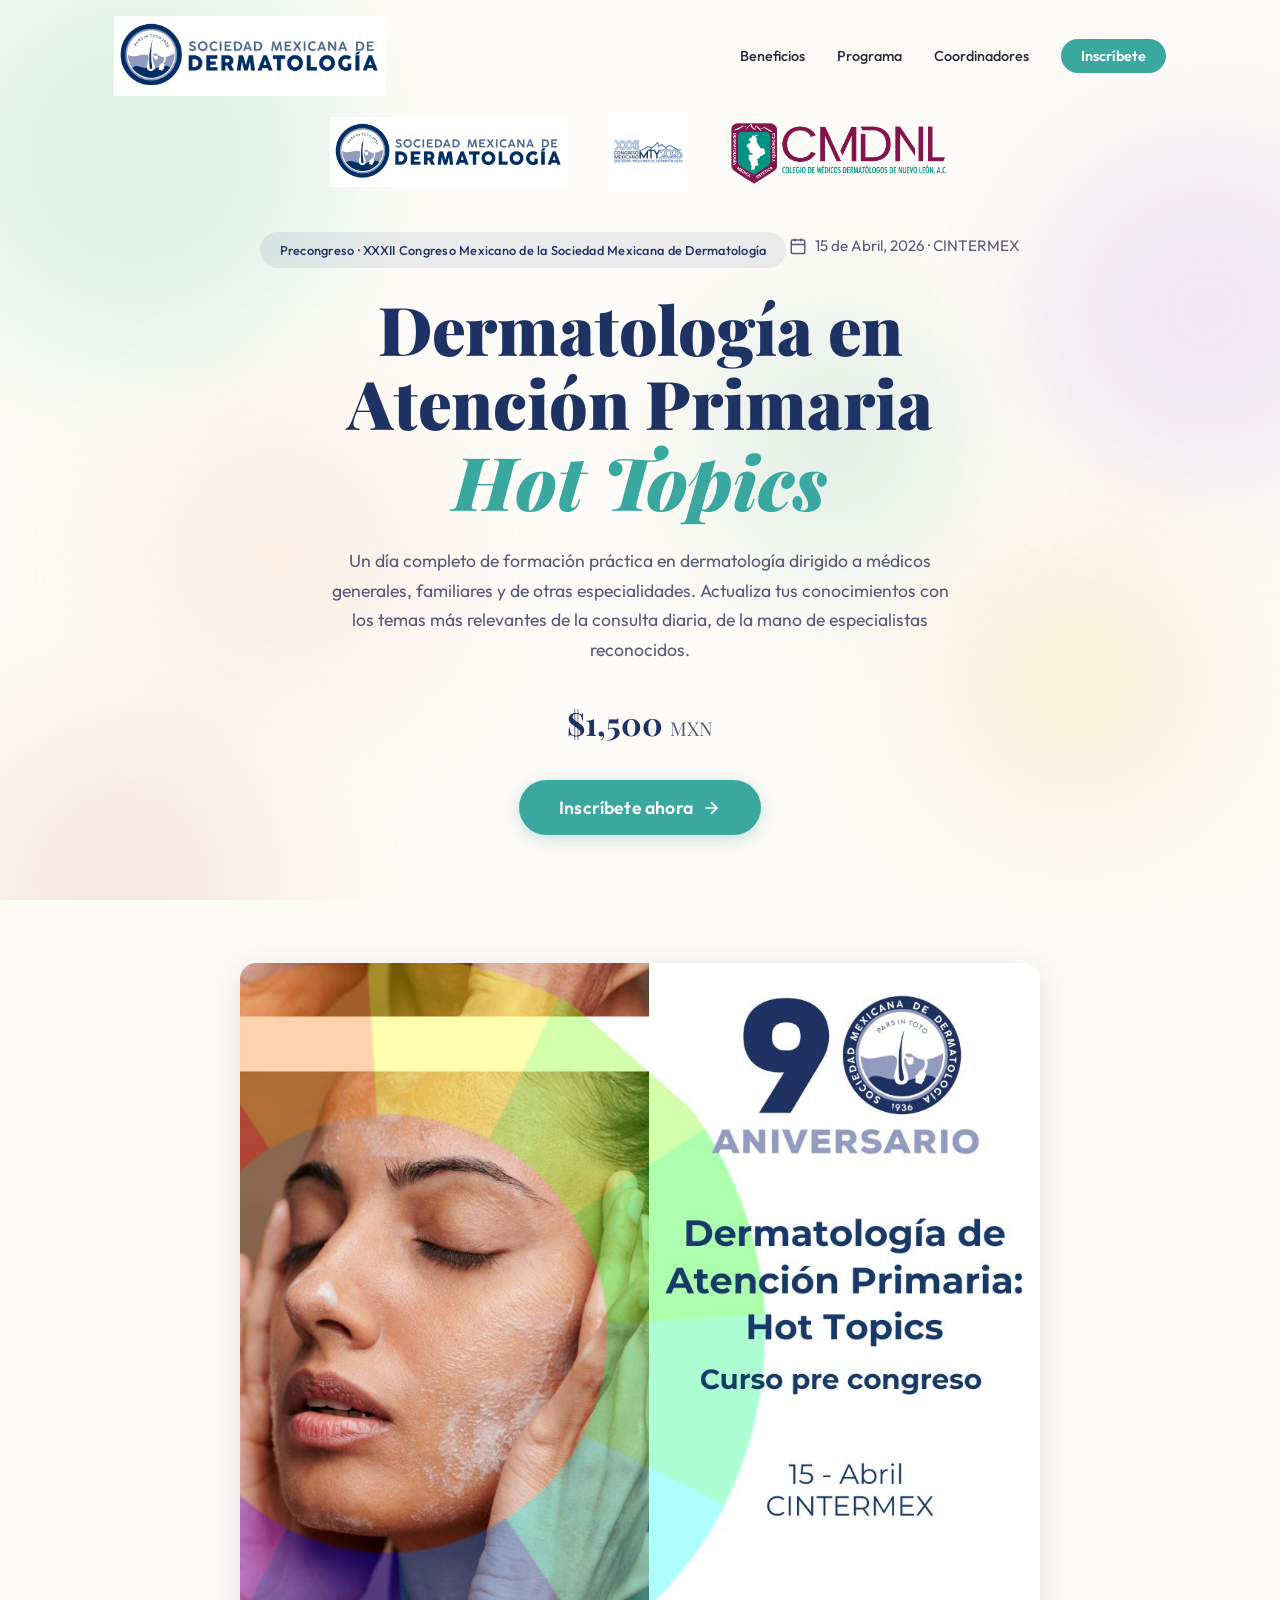
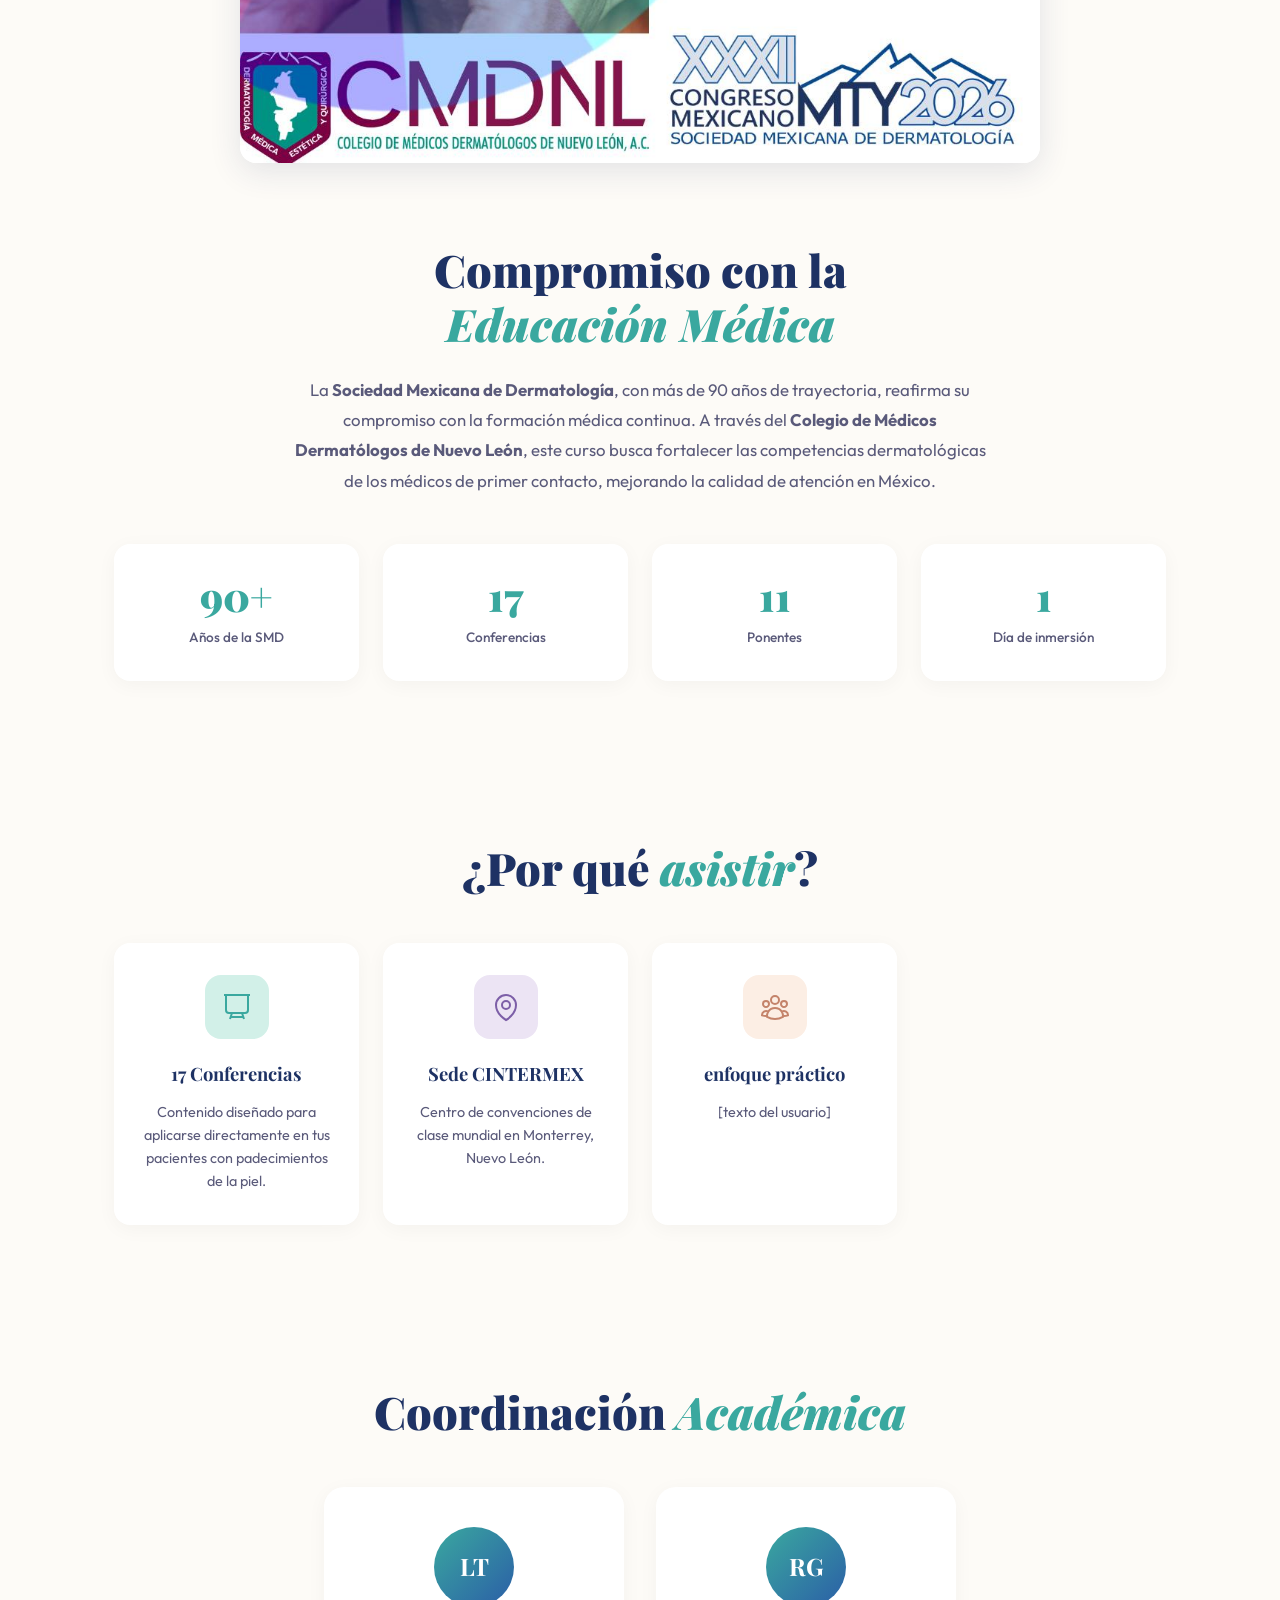
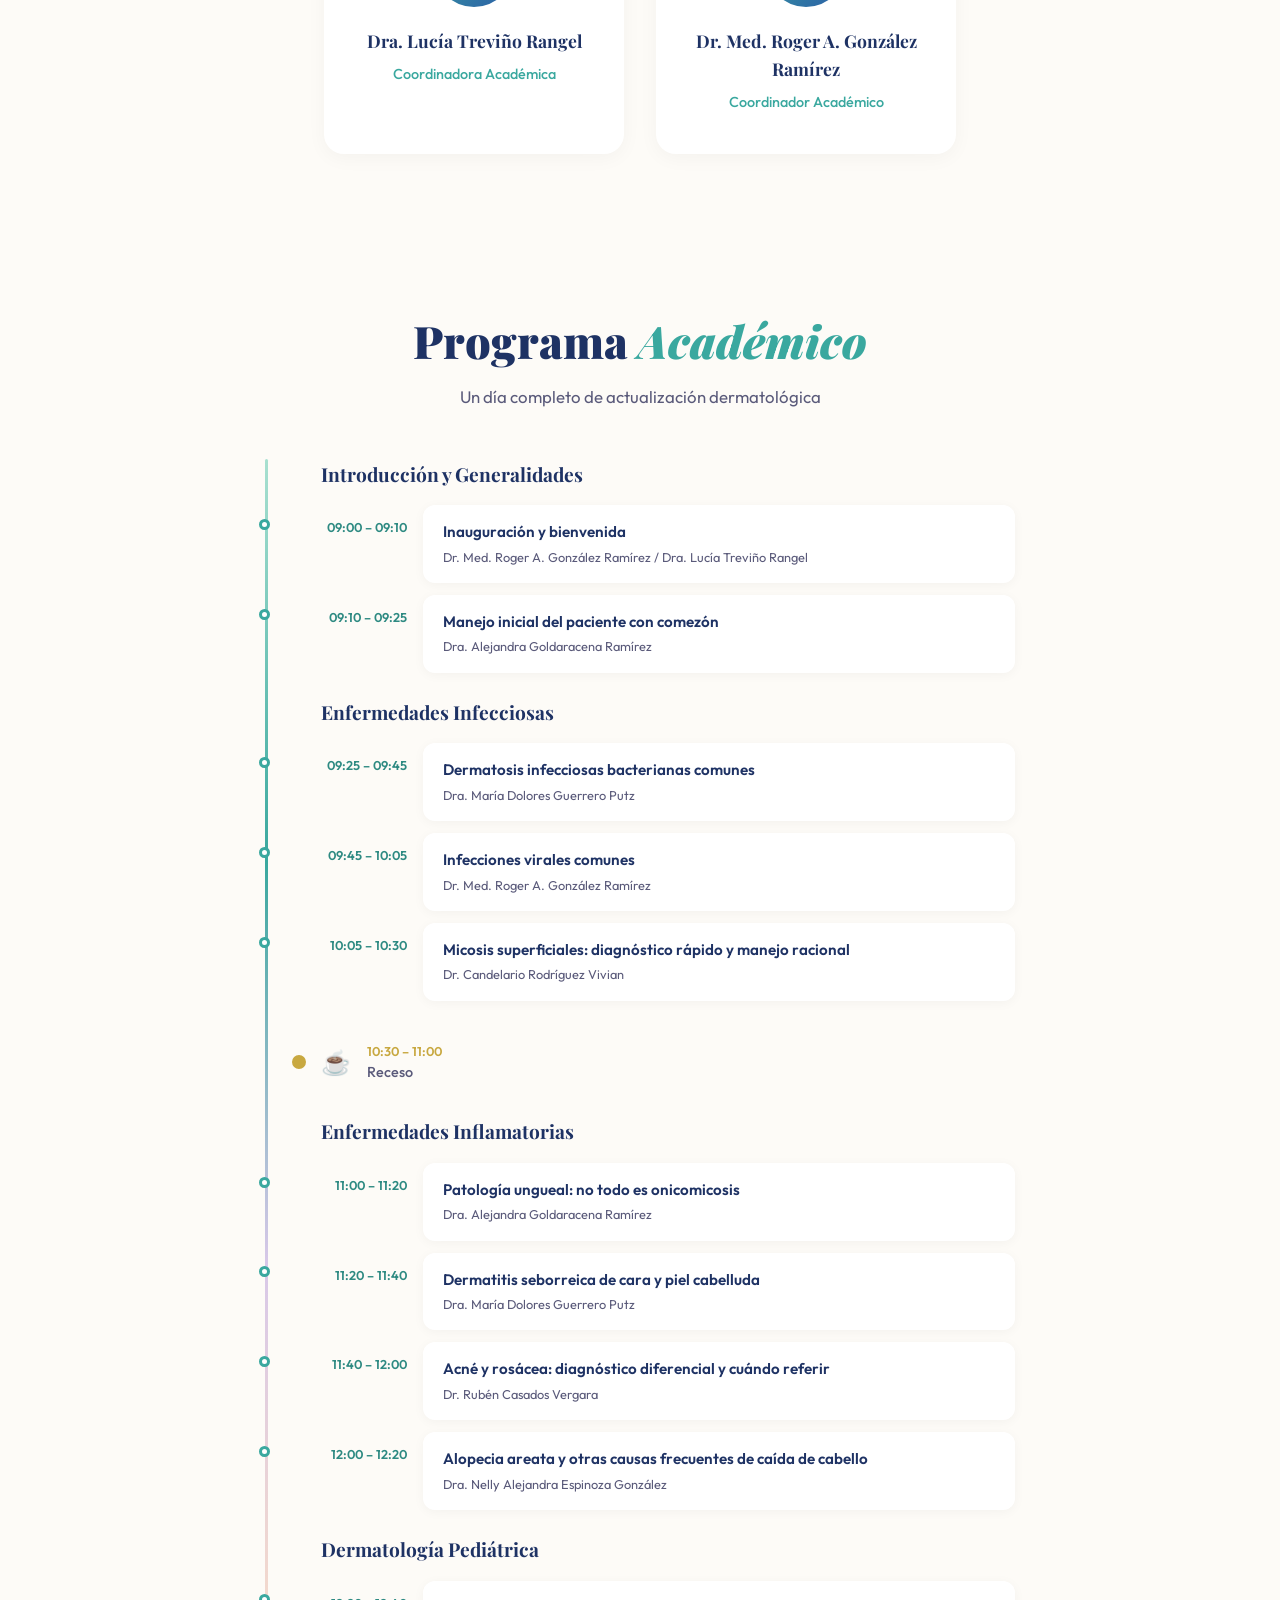
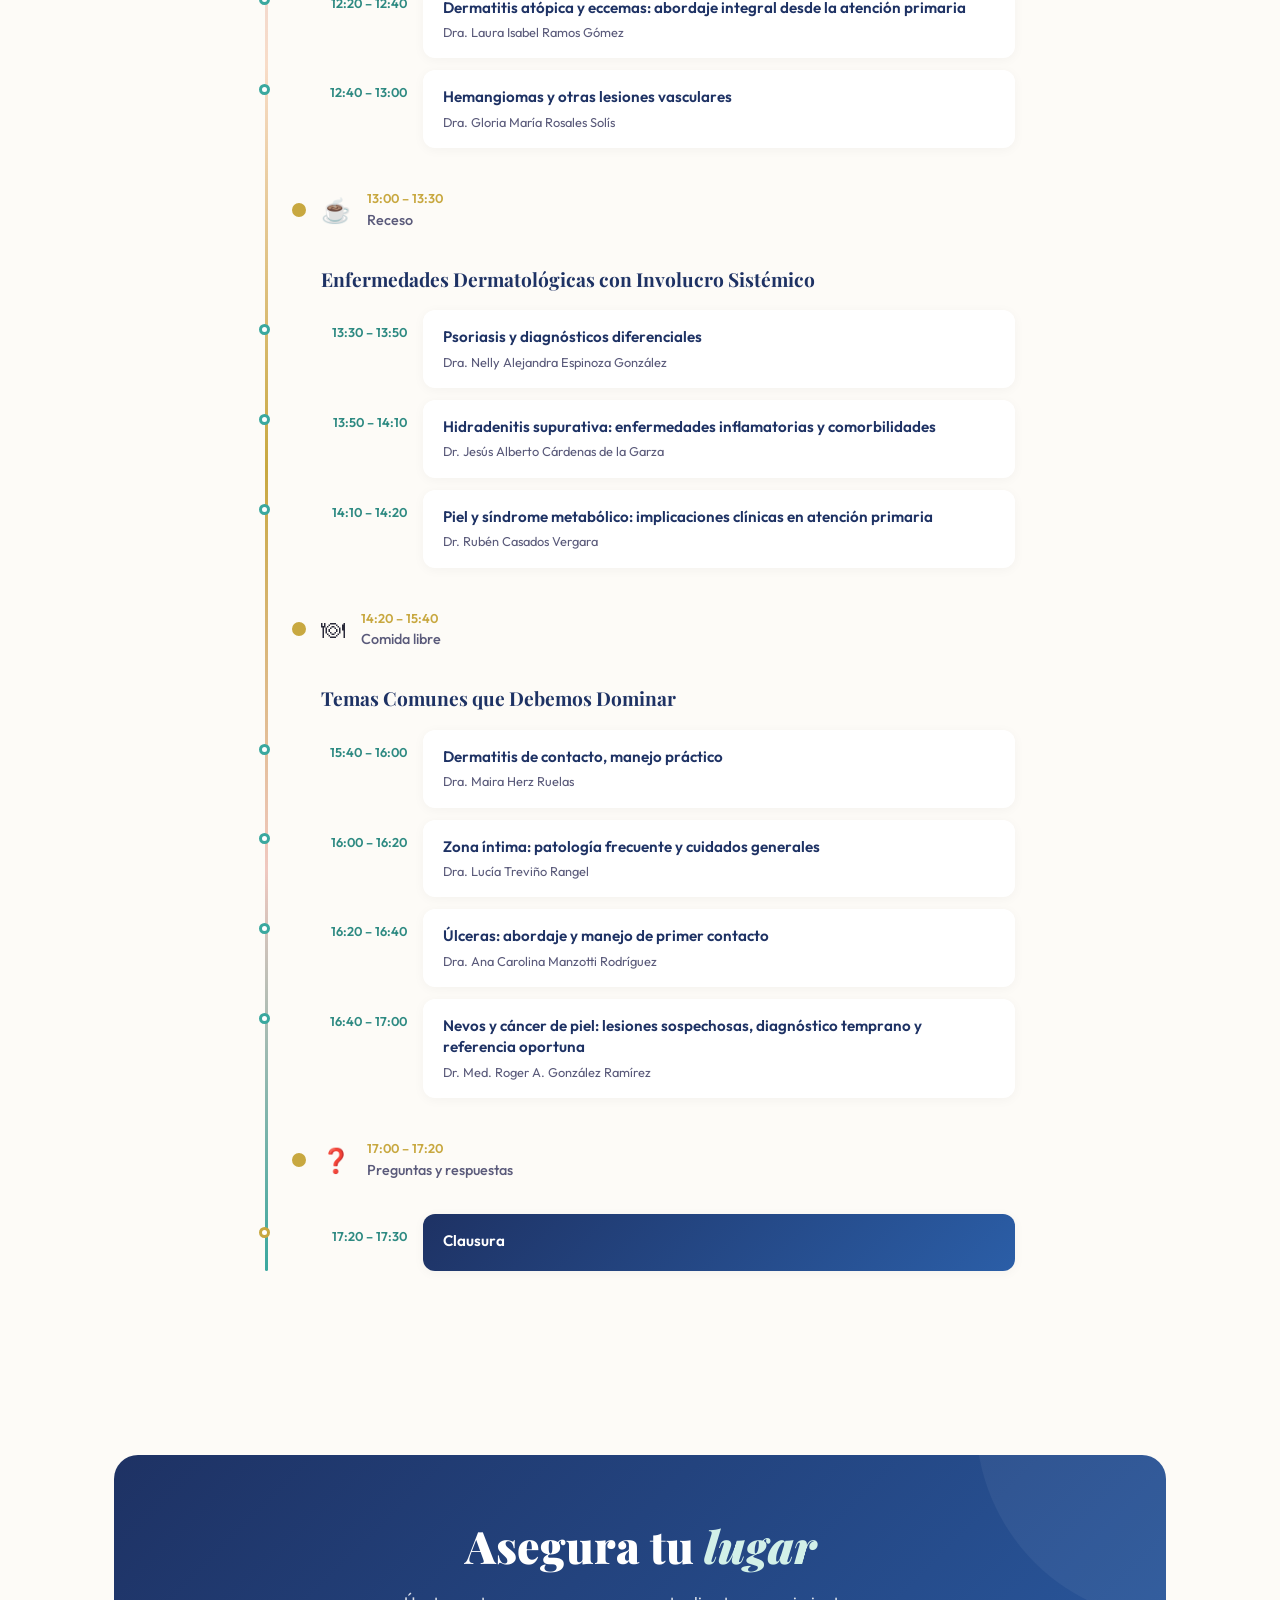
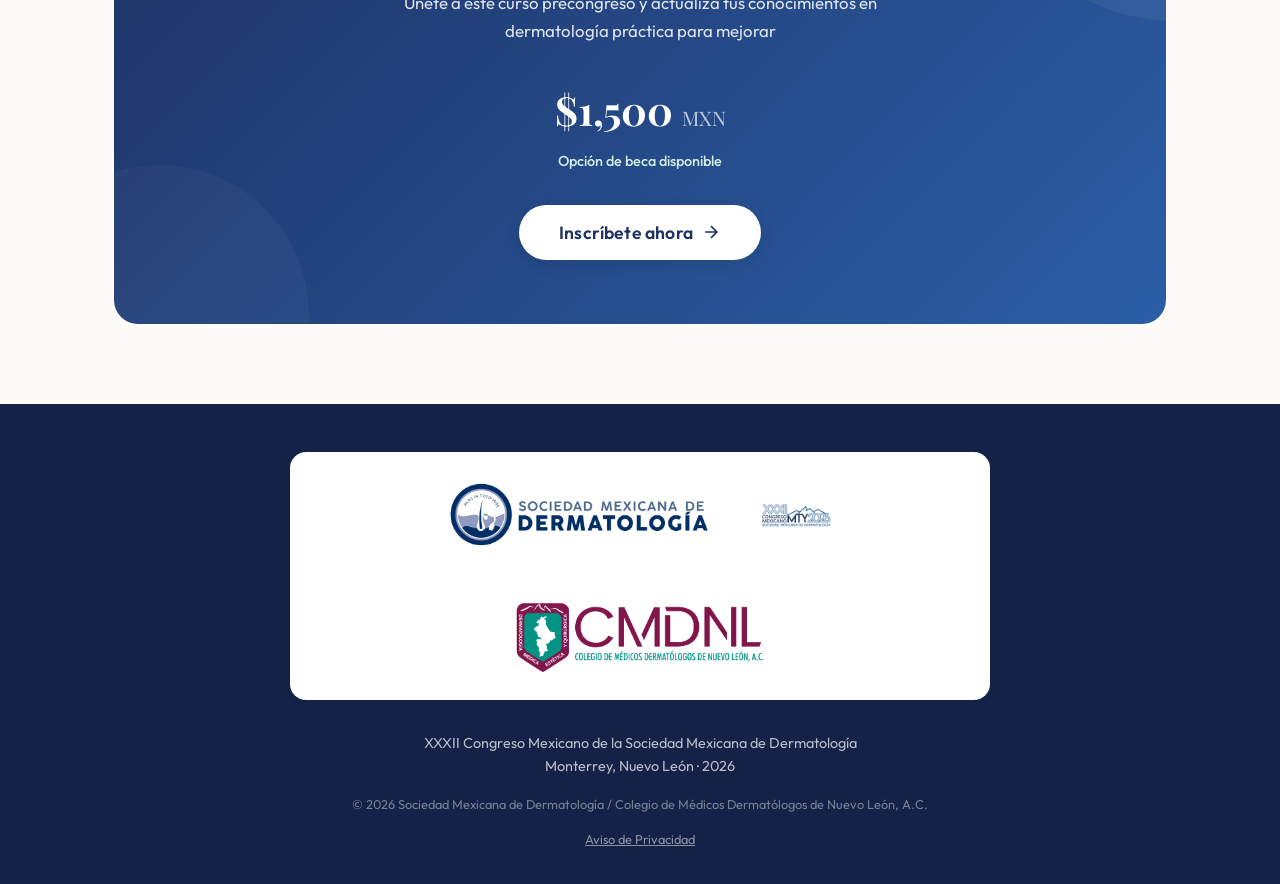
==== index.html @ d4f3c6ea "Update hot-topics: El usuario quiere confirmar si se puede cambiar el logo. Analizando los archivos," ====
<!DOCTYPE html>
<html lang="es">
<head>
  <meta charset="UTF-8">
  <meta name="viewport" content="width=device-width, initial-scale=1.0">
  <title>Dermatología en Atención Primaria: Hot Topics | Precongreso XXXII SMD 2026</title>
  <meta name="description" content="Curso precongreso de dermatología para médicos de primer contacto. 15 de abril 2026, CINTERMEX Monterrey. Organizado por la Sociedad Mexicana de Dermatología y el CMDNL.">

  <!-- Open Graph -->
  <meta property="og:title" content="Dermatología en Atención Primaria: Hot Topics">
  <meta property="og:description" content="Curso precongreso para médicos de primer contacto. 18 conferencias, 13 ponentes. 15 de abril 2026, CINTERMEX Monterrey.">
  <meta property="og:image" content="https://derma-hot-topics.vercel.app/assets/images/visual-simposium.jpeg">
  <meta property="og:image:width" content="1080">
  <meta property="og:image:height" content="1080">
  <meta property="og:url" content="https://derma-hot-topics.vercel.app">
  <meta property="og:type" content="website">

  <!-- Fonts -->
  <link rel="preconnect" href="https://fonts.googleapis.com">
  <link rel="preconnect" href="https://fonts.gstatic.com" crossorigin>
  <link href="https://fonts.googleapis.com/css2?family=Playfair+Display:ital,wght@0,400;0,700;0,900;1,400&family=Outfit:wght@300;400;500;600;700;800&display=swap" rel="stylesheet">

  <link rel="stylesheet" href="css/styles.css">
</head>
<body>
  <!-- Decorative Orbs -->
  <div class="orbs" aria-hidden="true">
    <div class="orb orb--mint" data-speed="0.03"></div>
    <div class="orb orb--lavender" data-speed="0.05"></div>
    <div class="orb orb--peach" data-speed="0.02"></div>
    <div class="orb orb--yellow" data-speed="0.04"></div>
    <div class="orb orb--rose" data-speed="0.06"></div>
    <div class="orb orb--sage" data-speed="0.025"></div>
  </div>

  <!-- LOGOS UBICADOS EN:
       1. Navegación: .nav__logo (línea siguiente)
       2. Hero: .hero__logos (3 logos: SMD, Congreso, CMDNL)
       3. Footer: .footer__logos (mismos 3 logos)
       Para cambiar logos, reemplazar archivos en assets/logos/ -->
  <!-- Navigation -->
  <nav class="nav" id="nav">
    <div class="nav__container">
      <a href="#" class="nav__brand">
        <img src="assets/logos/smd-logo.jpeg" alt="SMD" class="nav__logo">
      </a>
      <button class="nav__toggle" id="navToggle" aria-label="Abrir menú">
        <span></span><span></span><span></span>
      </button>
      <ul class="nav__links" id="navLinks">
        <li><a href="#beneficios">Beneficios</a></li>
        <li><a href="#programa">Programa</a></li>
        <li><a href="#coordinadores">Coordinadores</a></li>
        <li><a href="#registro" class="nav__cta">Inscríbete</a></li>
      </ul>
    </div>
  </nav>

  <!-- Hero -->
  <header class="hero" id="hero">
    <div class="hero__container">
      <div class="hero__logos reveal">
        <img src="assets/logos/smd-logo.jpeg" alt="Sociedad Mexicana de Dermatología" class="hero__logo">
        <img src="assets/logos/smd-congreso-logo.jpeg" alt="XXXII Congreso Mexicano SMD MTY 2026" class="hero__logo hero__logo--congreso">
        <img src="assets/logos/cmdnl-logo.png" alt="Colegio de Médicos Dermatólogos de Nuevo León" class="hero__logo">
      </div>
      <div class="hero__badge reveal">
        Precongreso &middot; XXXII Congreso Mexicano de la Sociedad Mexicana de Dermatología
      </div>
      <div class="hero__date reveal">
        <svg width="18" height="18" viewBox="0 0 24 24" fill="none" stroke="currentColor" stroke-width="2"><rect x="3" y="4" width="18" height="18" rx="2"/><line x1="16" y1="2" x2="16" y2="6"/><line x1="8" y1="2" x2="8" y2="6"/><line x1="3" y1="10" x2="21" y2="10"/></svg>
        15 de Abril, 2026 &middot; CINTERMEX
      </div>
      <h1 class="hero__title reveal">
        Dermatología en<br>Atención Primaria
        <span class="hero__accent">Hot Topics</span>
      </h1>
      <p class="hero__description reveal">
        Un día completo de formación práctica en dermatología dirigido a médicos generales, familiares y de otras especialidades.
        Actualiza tus conocimientos con los temas más relevantes de la consulta diaria, de la mano de
        especialistas reconocidos.
      </p>
      <div class="hero__price reveal">
        <span class="hero__price-amount">$1,500 <small>MXN</small></span>
      </div>
      <div class="hero__actions reveal">
        <button class="btn btn--primary btn--lg" id="heroCta">
          Inscríbete ahora
          <svg width="20" height="20" viewBox="0 0 24 24" fill="none" stroke="currentColor" stroke-width="2"><path d="M5 12h14M12 5l7 7-7 7"/></svg>
        </button>
      </div>

    </div>
  </header>

  <!-- Visual Banner -->
  <section class="visual-banner reveal">
    <div class="container">
      <img src="assets/images/visual-simposium.jpeg" alt="Dermatología en Atención Primaria: Hot Topics — Curso Pre Congreso, 15 de Abril, CINTERMEX" class="visual-banner__img">
    </div>
  </section>

  <!-- Impact Section -->
  <section class="impact" id="impacto">
    <div class="container">
      <div class="impact__content reveal">
        <h2 class="section-title">Compromiso con la<br><span class="accent">Educación Médica</span></h2>
        <p class="impact__text">
          La <strong>Sociedad Mexicana de Dermatología</strong>, con más de 90 años de trayectoria, reafirma
          su compromiso con la formación médica continua. A través del <strong>Colegio de Médicos Dermatólogos
          de Nuevo León</strong>, este curso busca fortalecer las competencias dermatológicas de los médicos
          de primer contacto, mejorando la calidad de atención en México.
        </p>
      </div>
      <div class="impact__stats reveal">
        <div class="stat">
          <span class="stat__number">90+</span>
          <span class="stat__label">Años de la SMD</span>
        </div>
        <div class="stat">
          <span class="stat__number">17</span>
          <span class="stat__label">Conferencias</span>
        </div>
        <div class="stat">
          <span class="stat__number">11</span>
          <span class="stat__label">Ponentes</span>
        </div>
        <div class="stat">
          <span class="stat__number">1</span>
          <span class="stat__label">Día de inmersión</span>
        </div>
      </div>
    </div>
  </section>

  <!-- Benefits -->
  <section class="benefits" id="beneficios">
    <div class="container">
      <h2 class="section-title reveal">¿Por qué <span class="accent">asistir</span>?</h2>
      <div class="benefits__grid">

        <div class="benefit-card reveal">
          <div class="benefit-card__icon">
            <svg width="32" height="32" viewBox="0 0 24 24" fill="none" stroke="currentColor" stroke-width="1.5"><path d="M3.75 3v11.25A2.25 2.25 0 006 16.5h2.25M3.75 3h-1.5m1.5 0h16.5m0 0h1.5m-1.5 0v11.25A2.25 2.25 0 0118 16.5h-2.25m-7.5 0h7.5m-7.5 0l-1 3m8.5-3l1 3m0 0l.5 1.5m-.5-1.5h-9.5m0 0l-.5 1.5"/></svg>
          </div>
          <h3 class="benefit-card__title">17 Conferencias</h3>
          <p class="benefit-card__text">Contenido diseñado para aplicarse directamente en tus pacientes con padecimientos de la piel.</p>
        </div>
        <div class="benefit-card reveal">
          <div class="benefit-card__icon">
            <svg width="32" height="32" viewBox="0 0 24 24" fill="none" stroke="currentColor" stroke-width="1.5"><path d="M15 10.5a3 3 0 11-6 0 3 3 0 016 0z"/><path d="M19.5 10.5c0 7.142-7.5 11.25-7.5 11.25S4.5 17.642 4.5 10.5a7.5 7.5 0 1115 0z"/></svg>
          </div>
          <h3 class="benefit-card__title">Sede CINTERMEX</h3>
          <p class="benefit-card__text">Centro de convenciones de clase mundial en Monterrey, Nuevo León.</p>
        </div>
        <div class="benefit-card reveal">
          <div class="benefit-card__icon">
            <svg width="32" height="32" viewBox="0 0 24 24" fill="none" stroke="currentColor" stroke-width="1.5"><path d="M18 18.72a9.094 9.094 0 003.741-.479 3 3 0 00-4.682-2.72m.94 3.198l.001.031c0 .225-.012.447-.037.666A11.944 11.944 0 0112 21c-2.17 0-4.207-.576-5.963-1.584A6.062 6.062 0 016 18.719m12 0a5.971 5.971 0 00-.941-3.197m0 0A5.995 5.995 0 0012 12.75a5.995 5.995 0 00-5.058 2.772m0 0a3 3 0 00-4.681 2.72 8.986 8.986 0 003.74.477m.94-3.197a5.971 5.971 0 00-.94 3.197M15 6.75a3 3 0 11-6 0 3 3 0 016 0zm6 3a2.25 2.25 0 11-4.5 0 2.25 2.25 0 014.5 0zm-13.5 0a2.25 2.25 0 11-4.5 0 2.25 2.25 0 014.5 0z"/></svg>
          </div>
          <h3 class="benefit-card__title">enfoque práctico</h3>
          <p class="benefit-card__text">[texto del usuario]</p>
        </div>
      </div>
    </div>
  </section>

  <!-- Coordinators -->
  <section class="coordinators" id="coordinadores">
    <div class="container">
      <h2 class="section-title reveal">Coordinación <span class="accent">Académica</span></h2>
      <div class="coordinators__grid">
        <div class="coordinator-card reveal">
          <div class="coordinator-card__avatar">LT</div>
          <h3 class="coordinator-card__name">Dra. Lucía Treviño Rangel</h3>
          <p class="coordinator-card__role">Coordinadora Académica</p>
        </div>
        <div class="coordinator-card reveal">
          <div class="coordinator-card__avatar">RG</div>
          <h3 class="coordinator-card__name">Dr. Med. Roger A. González Ramírez</h3>
          <p class="coordinator-card__role">Coordinador Académico</p>
        </div>
      </div>
    </div>
  </section>

  <!-- Program -->
  <section class="program" id="programa">
    <div class="container">
      <h2 class="section-title reveal">Programa <span class="accent">Académico</span></h2>
      <p class="program__subtitle reveal">Un día completo de actualización dermatológica</p>

      <div class="timeline">
        <!-- Block: Inauguración -->
        <div class="timeline__block reveal">
          <h3 class="timeline__block-title">Introducción y Generalidades</h3>
          <div class="timeline__item">
            <div class="timeline__time">09:00 – 09:10</div>
            <div class="timeline__dot"></div>
            <div class="timeline__card">
              <h4>Inauguración y bienvenida</h4>
              <p>Dr. Med. Roger A. González Ramírez / Dra. Lucía Treviño Rangel</p>
            </div>
          </div>
          <div class="timeline__item">
            <div class="timeline__time">09:10 – 09:25</div>
            <div class="timeline__dot"></div>
            <div class="timeline__card">
              <h4>Manejo inicial del paciente con comezón</h4>
              <p>Dra. Alejandra Goldaracena Ramírez</p>
            </div>
          </div>
        </div>

        <!-- Block: Enfermedades Infecciosas -->
        <div class="timeline__block reveal">
          <h3 class="timeline__block-title">Enfermedades Infecciosas</h3>
          <div class="timeline__item">
            <div class="timeline__time">09:25 – 09:45</div>
            <div class="timeline__dot"></div>
            <div class="timeline__card">
              <h4>Dermatosis infecciosas bacterianas comunes</h4>
              <p>Dra. María Dolores Guerrero Putz</p>
            </div>
          </div>
          <div class="timeline__item">
            <div class="timeline__time">09:45 – 10:05</div>
            <div class="timeline__dot"></div>
            <div class="timeline__card">
              <h4>Infecciones virales comunes</h4>
              <p>Dr. Med. Roger A. González Ramírez</p>
            </div>
          </div>
          <div class="timeline__item">
            <div class="timeline__time">10:05 – 10:30</div>
            <div class="timeline__dot"></div>
            <div class="timeline__card">
              <h4>Micosis superficiales: diagnóstico rápido y manejo racional</h4>
              <p>Dr. Candelario Rodríguez Vivian</p>
            </div>
          </div>
        </div>

        <!-- Break 1 -->
        <div class="timeline__break reveal">
          <div class="timeline__break-icon">&#9749;</div>
          <div class="timeline__break-info">
            <span class="timeline__break-time">10:30 – 11:00</span>
            <span class="timeline__break-label">Receso</span>
          </div>
        </div>

        <!-- Block: Enfermedades Inflamatorias -->
        <div class="timeline__block reveal">
          <h3 class="timeline__block-title">Enfermedades Inflamatorias</h3>
          <div class="timeline__item">
            <div class="timeline__time">11:00 – 11:20</div>
            <div class="timeline__dot"></div>
            <div class="timeline__card">
              <h4>Patología ungueal: no todo es onicomicosis</h4>
              <p>Dra. Alejandra Goldaracena Ramírez</p>
            </div>
          </div>
          <div class="timeline__item">
            <div class="timeline__time">11:20 – 11:40</div>
            <div class="timeline__dot"></div>
            <div class="timeline__card">
              <h4>Dermatitis seborreica de cara y piel cabelluda</h4>
              <p>Dra. María Dolores Guerrero Putz</p>
            </div>
          </div>
          <div class="timeline__item">
            <div class="timeline__time">11:40 – 12:00</div>
            <div class="timeline__dot"></div>
            <div class="timeline__card">
              <h4>Acné y rosácea: diagnóstico diferencial y cuándo referir</h4>
              <p>Dr. Rubén Casados Vergara</p>
            </div>
          </div>
          <div class="timeline__item">
            <div class="timeline__time">12:00 – 12:20</div>
            <div class="timeline__dot"></div>
            <div class="timeline__card">
              <h4>Alopecia areata y otras causas frecuentes de caída de cabello</h4>
              <p>Dra. Nelly Alejandra Espinoza González</p>
            </div>
          </div>
        </div>

        <!-- Block: Dermatología Pediátrica -->
        <div class="timeline__block reveal">
          <h3 class="timeline__block-title">Dermatología Pediátrica</h3>
          <div class="timeline__item">
            <div class="timeline__time">12:20 – 12:40</div>
            <div class="timeline__dot"></div>
            <div class="timeline__card">
              <h4>Dermatitis atópica y eccemas: abordaje integral desde la atención primaria</h4>
              <p>Dra. Laura Isabel Ramos Gómez</p>
            </div>
          </div>
          <div class="timeline__item">
            <div class="timeline__time">12:40 – 13:00</div>
            <div class="timeline__dot"></div>
            <div class="timeline__card">
              <h4>Hemangiomas y otras lesiones vasculares</h4>
              <p>Dra. Gloria María Rosales Solís</p>
            </div>
          </div>
        </div>

        <!-- Break 2 -->
        <div class="timeline__break reveal">
          <div class="timeline__break-icon">&#9749;</div>
          <div class="timeline__break-info">
            <span class="timeline__break-time">13:00 – 13:30</span>
            <span class="timeline__break-label">Receso</span>
          </div>
        </div>

        <!-- Block: Enfermedades con Involucro Sistémico -->
        <div class="timeline__block reveal">
          <h3 class="timeline__block-title">Enfermedades Dermatológicas con Involucro Sistémico</h3>
          <div class="timeline__item">
            <div class="timeline__time">13:30 – 13:50</div>
            <div class="timeline__dot"></div>
            <div class="timeline__card">
              <h4>Psoriasis y diagnósticos diferenciales</h4>
              <p>Dra. Nelly Alejandra Espinoza González</p>
            </div>
          </div>
          <div class="timeline__item">
            <div class="timeline__time">13:50 – 14:10</div>
            <div class="timeline__dot"></div>
            <div class="timeline__card">
              <h4>Hidradenitis supurativa: enfermedades inflamatorias y comorbilidades</h4>
              <p>Dr. Jesús Alberto Cárdenas de la Garza</p>
            </div>
          </div>
          <div class="timeline__item">
            <div class="timeline__time">14:10 – 14:20</div>
            <div class="timeline__dot"></div>
            <div class="timeline__card">
              <h4>Piel y síndrome metabólico: implicaciones clínicas en atención primaria</h4>
              <p>Dr. Rubén Casados Vergara</p>
            </div>
          </div>
        </div>

        <!-- Break 3: Comida -->
        <div class="timeline__break timeline__break--lunch reveal">
          <div class="timeline__break-icon">&#127869;</div>
          <div class="timeline__break-info">
            <span class="timeline__break-time">14:20 – 15:40</span>
            <span class="timeline__break-label">Comida libre</span>
          </div>
        </div>

        <!-- Block: Temas Comunes -->
        <div class="timeline__block reveal">
          <h3 class="timeline__block-title">Temas Comunes que Debemos Dominar</h3>
          <div class="timeline__item">
            <div class="timeline__time">15:40 – 16:00</div>
            <div class="timeline__dot"></div>
            <div class="timeline__card">
              <h4>Dermatitis de contacto, manejo práctico</h4>
              <p>Dra. Maira Herz Ruelas</p>
            </div>
          </div>
          <div class="timeline__item">
            <div class="timeline__time">16:00 – 16:20</div>
            <div class="timeline__dot"></div>
            <div class="timeline__card">
              <h4>Zona íntima: patología frecuente y cuidados generales</h4>
              <p>Dra. Lucía Treviño Rangel</p>
            </div>
          </div>
          <div class="timeline__item">
            <div class="timeline__time">16:20 – 16:40</div>
            <div class="timeline__dot"></div>
            <div class="timeline__card">
              <h4>Úlceras: abordaje y manejo de primer contacto</h4>
              <p>Dra. Ana Carolina Manzotti Rodríguez</p>
            </div>
          </div>
          <div class="timeline__item">
            <div class="timeline__time">16:40 – 17:00</div>
            <div class="timeline__dot"></div>
            <div class="timeline__card">
              <h4>Nevos y cáncer de piel: lesiones sospechosas, diagnóstico temprano y referencia oportuna</h4>
              <p>Dr. Med. Roger A. González Ramírez</p>
            </div>
          </div>
        </div>

        <!-- Q&A Final -->
        <div class="timeline__break reveal">
          <div class="timeline__break-icon">&#10067;</div>
          <div class="timeline__break-info">
            <span class="timeline__break-time">17:00 – 17:20</span>
            <span class="timeline__break-label">Preguntas y respuestas</span>
          </div>
        </div>

        <!-- Clausura -->
        <div class="timeline__block reveal">
          <div class="timeline__item timeline__item--last">
            <div class="timeline__time">17:20 – 17:30</div>
            <div class="timeline__dot timeline__dot--last"></div>
            <div class="timeline__card timeline__card--clausura">
              <h4>Clausura</h4>
            </div>
          </div>
        </div>
      </div>
    </div>
  </section>

  <!-- Registration CTA -->
  <section class="registration" id="registro">
    <div class="container">
      <div class="registration__card reveal">
        <h2 class="section-title section-title--white">Asegura tu <span class="accent accent--light">lugar</span></h2>
        <p class="registration__text">
          Únete a este curso precongreso y actualiza tus conocimientos en dermatología práctica para mejorar
        </p>
        <div class="registration__price">
          <span class="registration__amount">$1,500 <small>MXN</small></span>
          <span class="registration__note">Opción de beca disponible</span>
        </div>
        <button class="btn btn--white btn--lg" id="registroCta">
          Inscríbete ahora
          <svg width="20" height="20" viewBox="0 0 24 24" fill="none" stroke="currentColor" stroke-width="2"><path d="M5 12h14M12 5l7 7-7 7"/></svg>
        </button>
      </div>
    </div>
  </section>

  <!-- Footer -->
  <footer class="footer">
    <div class="container">
      <div class="footer__logos">
        <img src="assets/logos/smd-logo.jpeg" alt="Sociedad Mexicana de Dermatología" class="footer__logo">
        <img src="assets/logos/smd-congreso-logo.jpeg" alt="XXXII Congreso Mexicano SMD MTY 2026" class="footer__logo">
        <img src="assets/logos/cmdnl-logo.png" alt="Colegio de Médicos Dermatólogos de Nuevo León" class="footer__logo">
      </div>
      <p class="footer__text">
        XXXII Congreso Mexicano de la Sociedad Mexicana de Dermatología<br>
        Monterrey, Nuevo León &middot; 2026
      </p>
      <p class="footer__copy">
        &copy; 2026 Sociedad Mexicana de Dermatología / Colegio de Médicos Dermatólogos de Nuevo León, A.C.
      </p>
      <button class="footer__privacy-link" id="privacyBtn">Aviso de Privacidad</button>
    </div>
  </footer>

  <!-- Modal: Inscripciones No Disponible -->
  <div class="modal" id="modalInscripcion" role="dialog" aria-modal="true" aria-labelledby="modalInscripcionTitle">
    <div class="modal__backdrop" data-close></div>
    <div class="modal__content">
      <button class="modal__close" data-close aria-label="Cerrar">&times;</button>
      <div class="modal__icon">
        <svg width="48" height="48" viewBox="0 0 24 24" fill="none" stroke="currentColor" stroke-width="1.5"><path d="M12 6v6h4.5m4.5 0a9 9 0 11-18 0 9 9 0 0118 0z"/></svg>
      </div>
      <h3 class="modal__title" id="modalInscripcionTitle">Inscripciones próximamente</h3>
      <p class="modal__text">
        El registro para el curso <strong>"Dermatología en Atención Primaria: Hot Topics"</strong>
        aún no está disponible. Estamos preparando todo para ofrecerte la mejor experiencia.
      </p>
      <p class="modal__text modal__text--small">
        Te invitamos a regresar pronto para completar tu inscripción.
      </p>
      <button class="btn btn--primary" data-close>Entendido</button>
    </div>
  </div>

  <!-- Modal: Aviso de Privacidad -->
  <div class="modal" id="modalPrivacidad" role="dialog" aria-modal="true" aria-labelledby="modalPrivacidadTitle">
    <div class="modal__backdrop" data-close></div>
    <div class="modal__content modal__content--wide">
      <button class="modal__close" data-close aria-label="Cerrar">&times;</button>
      <h3 class="modal__title" id="modalPrivacidadTitle">Aviso de Privacidad</h3>
      <div class="modal__body">
        <p><strong>Responsable:</strong> Sociedad Mexicana de Dermatología, A.C. y Colegio de Médicos Dermatólogos de Nuevo León, A.C., con domicilio en Monterrey, Nuevo León, México.</p>
        <p><strong>Datos personales recabados:</strong> Nombre completo, correo electrónico, número telefónico, especialidad médica, institución de adscripción y ciudad de residencia.</p>
        <p><strong>Finalidades:</strong></p>
        <ul>
          <li>Gestionar inscripción y participación en el curso "Dermatología en Atención Primaria: Hot Topics"</li>
          <li>Enviar confirmaciones, recordatorios y material del evento</li>
          <li>Estadísticas internas y reportes de asistencia</li>
          <li>Informar sobre futuros eventos de la SMD o el CMDNL</li>
        </ul>
        <p><strong>Transferencia:</strong> No se compartirán datos con terceros sin consentimiento, salvo lo previsto por la LFPDPPP.</p>
        <p><strong>Derechos ARCO:</strong> Usted tiene derecho a Acceder, Rectificar, Cancelar u Oponerse al tratamiento de sus datos personales.</p>
      </div>
      <button class="btn btn--primary" data-close>Cerrar</button>
    </div>
  </div>

  <script src="js/main.js"></script>
</body>
</html>
---- css/styles.css ----
/* ==========================================================================
   Dermatología en Atención Primaria: Hot Topics — Landing Page
   ========================================================================== */

:root {
  /* Primarios */
  --navy: #1e3264;
  --navy-dark: #142248;
  --blue: #2b5ea7;

  /* Pasteles */
  --mint: #a8e0d0;
  --mint-light: #d2f0e8;
  --sage: #b8d8c8;
  --lavender: #d8c8e8;
  --lavender-light: #ece4f4;
  --peach: #f8dcc8;
  --peach-light: #fceee4;
  --yellow: #f0e0a0;
  --yellow-light: #f8f0d0;
  --rose: #f0c8c0;

  /* Neutros */
  --cream: #fdfbf7;
  --white: #ffffff;
  --text: #2a2a3a;
  --text-light: #5a5a7a;

  /* Acentos */
  --teal: #3aa89f;
  --teal-dark: #2e8a82;
  --gold: #c8a840;

  /* Spacing */
  --section-padding: 5rem 0;
  --container-max: 1100px;
}

/* Reset */
*, *::before, *::after { box-sizing: border-box; margin: 0; padding: 0; }
html { scroll-behavior: smooth; }
body {
  font-family: 'Outfit', sans-serif;
  color: var(--text);
  background: var(--cream);
  line-height: 1.6;
  overflow-x: hidden;
}
img { max-width: 100%; height: auto; display: block; }
a { color: inherit; text-decoration: none; }
ul { list-style: none; }
button { cursor: pointer; border: none; background: none; font-family: inherit; }

/* Container */
.container {
  max-width: var(--container-max);
  margin: 0 auto;
  padding: 0 1.5rem;
}

/* Typography */
.section-title {
  font-family: 'Playfair Display', serif;
  font-size: clamp(1.8rem, 4vw, 2.8rem);
  font-weight: 900;
  color: var(--navy);
  text-align: center;
  margin-bottom: 1rem;
  line-height: 1.2;
}
.section-title--white { color: var(--white); }
.accent { color: var(--teal); font-style: italic; }
.accent--light { color: var(--mint-light); }

/* Buttons */
.btn {
  display: inline-flex;
  align-items: center;
  gap: 0.5rem;
  padding: 0.875rem 2rem;
  border-radius: 50px;
  font-weight: 600;
  font-size: 1rem;
  transition: all 0.3s ease;
  letter-spacing: 0.01em;
}
.btn--primary {
  background: var(--teal);
  color: var(--white);
  box-shadow: 0 4px 15px rgba(58, 168, 159, 0.3);
}
.btn--primary:hover {
  background: var(--teal-dark);
  transform: translateY(-2px);
  box-shadow: 0 6px 20px rgba(58, 168, 159, 0.4);
}
.btn--white {
  background: var(--white);
  color: var(--navy);
  box-shadow: 0 4px 15px rgba(0,0,0,0.1);
}
.btn--white:hover {
  transform: translateY(-2px);
  box-shadow: 0 6px 20px rgba(0,0,0,0.15);
}
.btn--lg { padding: 1rem 2.5rem; font-size: 1.1rem; }

/* Tags */
.tag {
  display: inline-block;
  padding: 0.35rem 1rem;
  border-radius: 50px;
  font-size: 0.8rem;
  font-weight: 500;
}
.tag--navy { background: rgba(30,50,100,0.1); color: var(--navy); }
.tag--teal { background: rgba(58,168,159,0.1); color: var(--teal-dark); }

/* ==========================================================================
   Decorative Orbs
   ========================================================================== */
.orbs {
  position: fixed;
  top: 0;
  left: 0;
  width: 100%;
  height: 100%;
  pointer-events: none;
  z-index: 0;
  overflow: hidden;
}
.orb {
  position: absolute;
  border-radius: 50%;
  opacity: 0.35;
  filter: blur(60px);
}
.orb--mint {
  width: 400px; height: 400px;
  background: var(--mint);
  top: -5%; left: -5%;
}
.orb--lavender {
  width: 350px; height: 350px;
  background: var(--lavender);
  top: 15%; right: -8%;
}
.orb--peach {
  width: 300px; height: 300px;
  background: var(--peach);
  top: 45%; left: 10%;
}
.orb--yellow {
  width: 280px; height: 280px;
  background: var(--yellow);
  top: 60%; right: 5%;
}
.orb--rose {
  width: 320px; height: 320px;
  background: var(--rose);
  top: 80%; left: -3%;
}
.orb--sage {
  width: 250px; height: 250px;
  background: var(--sage);
  top: 35%; right: 25%;
}

/* ==========================================================================
   Navigation
   ========================================================================== */
.nav {
  position: fixed;
  top: 0;
  left: 0;
  width: 100%;
  z-index: 100;
  padding: 1rem 0;
  transition: all 0.3s ease;
  background: transparent;
}
.nav--scrolled {
  background: rgba(253, 251, 247, 0.95);
  backdrop-filter: blur(10px);
  box-shadow: 0 2px 20px rgba(0,0,0,0.05);
  padding: 0.5rem 0;
}
.nav__container {
  max-width: var(--container-max);
  margin: 0 auto;
  padding: 0 1.5rem;
  display: flex;
  align-items: center;
  justify-content: space-between;
}
.nav__logo {
  height: 80px;
  width: auto;
  object-fit: contain;
  object-position: center;
}
.nav__links {
  display: flex;
  align-items: center;
  gap: 2rem;
}
.nav__links a {
  font-weight: 500;
  font-size: 0.9rem;
  color: var(--text);
  transition: color 0.2s;
}
.nav__links a:hover { color: var(--teal); }
.nav__cta {
  background: var(--teal);
  color: var(--white) !important;
  padding: 0.5rem 1.25rem;
  border-radius: 50px;
  font-weight: 600 !important;
  transition: all 0.3s ease !important;
}
.nav__cta:hover {
  background: var(--teal-dark);
  transform: translateY(-1px);
}
.nav__toggle {
  display: none;
  flex-direction: column;
  gap: 5px;
  padding: 0.5rem;
}
.nav__toggle span {
  display: block;
  width: 24px;
  height: 2px;
  background: var(--navy);
  transition: all 0.3s;
  border-radius: 2px;
}

/* ==========================================================================
   Hero
   ========================================================================== */
.hero {
  position: relative;
  z-index: 1;
  min-height: 100vh;
  display: flex;
  align-items: center;
  padding: 7rem 0 4rem;
}
.hero__container {
  max-width: var(--container-max);
  margin: 0 auto;
  padding: 0 1.5rem;
  text-align: center;
}
.hero__logos {
  display: flex;
  align-items: center;
  justify-content: center;
  gap: 2.5rem;
  margin-bottom: 2.5rem;
  flex-wrap: wrap;
}
.hero__logo {
  height: 70px;
  width: auto;
  object-fit: contain;
}
.hero__logo--congreso {
  height: 80px;
}
.hero__badge {
  display: inline-block;
  background: rgba(30,50,100,0.08);
  color: var(--navy);
  padding: 0.5rem 1.25rem;
  border-radius: 50px;
  font-size: 0.8rem;
  font-weight: 500;
  margin-bottom: 1.5rem;
  letter-spacing: 0.02em;
}
.hero__date {
  display: inline-flex;
  align-items: center;
  gap: 0.5rem;
  color: var(--text-light);
  font-size: 0.95rem;
  font-weight: 400;
  margin-bottom: 2rem;
}
.hero__date svg { flex-shrink: 0; }
.hero__title {
  font-family: 'Playfair Display', serif;
  font-size: clamp(2.5rem, 6vw, 4.2rem);
  font-weight: 900;
  color: var(--navy);
  line-height: 1.1;
  margin-bottom: 1.5rem;
}
.hero__accent {
  display: block;
  color: var(--teal);
  font-style: italic;
  font-size: 1.1em;
}
.hero__description {
  max-width: 620px;
  margin: 0 auto 2rem;
  color: var(--text-light);
  font-size: 1.1rem;
  line-height: 1.7;
}
.hero__price {
  margin-bottom: 2rem;
}
.hero__price-amount {
  font-family: 'Playfair Display', serif;
  font-size: 2rem;
  font-weight: 700;
  color: var(--navy);
}
.hero__price-amount small {
  font-size: 0.6em;
  font-weight: 400;
  color: var(--text-light);
}
.hero__actions {
  margin-bottom: 2rem;
}
.hero__tags {
  display: flex;
  gap: 0.75rem;
  justify-content: center;
  flex-wrap: wrap;
}

/* ==========================================================================
   Visual Banner
   ========================================================================== */
.visual-banner {
  padding: 2rem 0 0;
  position: relative;
  z-index: 1;
}
.visual-banner__img {
  max-width: 800px;
  margin: 0 auto;
  border-radius: 16px;
  box-shadow: 0 8px 32px rgba(30, 50, 100, 0.12);
}

@media (max-width: 768px) {
  .visual-banner__img {
    max-width: 90%;
  }
}

/* ==========================================================================
   Impact Section
   ========================================================================== */
.impact {
  position: relative;
  z-index: 1;
  padding: var(--section-padding);
}
.impact__content {
  text-align: center;
  margin-bottom: 3rem;
}
.impact__text {
  max-width: 700px;
  margin: 1.5rem auto 0;
  color: var(--text-light);
  font-size: 1.05rem;
  line-height: 1.8;
}
.impact__stats {
  display: grid;
  grid-template-columns: repeat(4, 1fr);
  gap: 1.5rem;
  text-align: center;
}
.stat {
  background: var(--white);
  padding: 2rem 1rem;
  border-radius: 16px;
  box-shadow: 0 4px 20px rgba(0,0,0,0.04);
  transition: transform 0.3s, box-shadow 0.3s;
}
.stat:hover {
  transform: translateY(-4px);
  box-shadow: 0 8px 30px rgba(0,0,0,0.08);
}
.stat__number {
  display: block;
  font-family: 'Playfair Display', serif;
  font-size: 2.5rem;
  font-weight: 900;
  color: var(--teal);
  line-height: 1;
  margin-bottom: 0.5rem;
}
.stat__label {
  font-size: 0.85rem;
  color: var(--text-light);
  font-weight: 500;
}

/* ==========================================================================
   Benefits
   ========================================================================== */
.benefits {
  position: relative;
  z-index: 1;
  padding: var(--section-padding);
}
.benefits__grid {
  display: grid;
  grid-template-columns: repeat(4, 1fr);
  gap: 1.5rem;
  margin-top: 3rem;
}
.benefit-card {
  background: var(--white);
  padding: 2rem 1.5rem;
  border-radius: 16px;
  text-align: center;
  box-shadow: 0 4px 20px rgba(0,0,0,0.04);
  transition: transform 0.3s, box-shadow 0.3s;
}
.benefit-card:hover {
  transform: translateY(-6px);
  box-shadow: 0 12px 35px rgba(0,0,0,0.08);
}
.benefit-card__icon {
  width: 64px;
  height: 64px;
  background: var(--mint-light);
  border-radius: 16px;
  display: flex;
  align-items: center;
  justify-content: center;
  margin: 0 auto 1.25rem;
  color: var(--teal);
}
.benefit-card:nth-child(2) .benefit-card__icon { background: var(--lavender-light); color: #7c5ea7; }
.benefit-card:nth-child(3) .benefit-card__icon { background: var(--peach-light); color: #c4836a; }
.benefit-card:nth-child(4) .benefit-card__icon { background: var(--yellow-light); color: var(--gold); }
.benefit-card__title {
  font-family: 'Playfair Display', serif;
  font-size: 1.15rem;
  font-weight: 700;
  color: var(--navy);
  margin-bottom: 0.75rem;
}
.benefit-card__text {
  font-size: 0.9rem;
  color: var(--text-light);
  line-height: 1.6;
}

/* ==========================================================================
   Coordinators
   ========================================================================== */
.coordinators {
  position: relative;
  z-index: 1;
  padding: var(--section-padding);
}
.coordinators__grid {
  display: flex;
  justify-content: center;
  gap: 2rem;
  margin-top: 3rem;
  flex-wrap: wrap;
}
.coordinator-card {
  background: var(--white);
  padding: 2.5rem 2rem;
  border-radius: 20px;
  text-align: center;
  box-shadow: 0 4px 20px rgba(0,0,0,0.04);
  max-width: 300px;
  flex: 1;
  min-width: 250px;
  transition: transform 0.3s, box-shadow 0.3s;
}
.coordinator-card:hover {
  transform: translateY(-4px);
  box-shadow: 0 8px 30px rgba(0,0,0,0.08);
}
.coordinator-card__avatar {
  width: 80px;
  height: 80px;
  border-radius: 50%;
  background: linear-gradient(135deg, var(--teal), var(--blue));
  color: var(--white);
  font-family: 'Playfair Display', serif;
  font-size: 1.5rem;
  font-weight: 700;
  display: flex;
  align-items: center;
  justify-content: center;
  margin: 0 auto 1.25rem;
}
.coordinator-card__name {
  font-family: 'Playfair Display', serif;
  font-size: 1.1rem;
  font-weight: 700;
  color: var(--navy);
  margin-bottom: 0.5rem;
}
.coordinator-card__role {
  color: var(--teal);
  font-size: 0.9rem;
  font-weight: 500;
}

/* ==========================================================================
   Program / Timeline
   ========================================================================== */
.program {
  position: relative;
  z-index: 1;
  padding: var(--section-padding);
}
.program__subtitle {
  text-align: center;
  color: var(--text-light);
  font-size: 1.05rem;
  margin-bottom: 3rem;
}
.timeline {
  max-width: 750px;
  margin: 0 auto;
  position: relative;
  padding-left: 2rem;
}
.timeline::before {
  content: '';
  position: absolute;
  left: 0;
  top: 0;
  bottom: 0;
  width: 3px;
  background: linear-gradient(
    to bottom,
    var(--mint),
    var(--teal),
    var(--lavender),
    var(--peach),
    var(--gold),
    var(--rose),
    var(--teal)
  );
  border-radius: 2px;
}
.timeline__block { margin-bottom: 1.5rem; }
.timeline__block-title {
  font-family: 'Playfair Display', serif;
  font-size: 1.2rem;
  font-weight: 700;
  color: var(--navy);
  margin-bottom: 1rem;
  padding-left: 1.5rem;
}
.timeline__item {
  display: flex;
  align-items: flex-start;
  gap: 1rem;
  margin-bottom: 0.75rem;
  position: relative;
}
.timeline__time {
  flex-shrink: 0;
  width: 110px;
  font-size: 0.8rem;
  font-weight: 600;
  color: var(--teal-dark);
  padding-top: 0.75rem;
  text-align: right;
}
.timeline__dot {
  position: absolute;
  left: -2.35rem;
  top: 0.85rem;
  width: 11px;
  height: 11px;
  background: var(--white);
  border: 3px solid var(--teal);
  border-radius: 50%;
  z-index: 1;
}
.timeline__dot--last { border-color: var(--gold); }
.timeline__card {
  flex: 1;
  background: var(--white);
  padding: 1rem 1.25rem;
  border-radius: 12px;
  box-shadow: 0 2px 12px rgba(0,0,0,0.04);
  transition: transform 0.2s, box-shadow 0.2s;
}
.timeline__card:hover {
  transform: translateX(4px);
  box-shadow: 0 4px 20px rgba(0,0,0,0.08);
}
.timeline__card h4 {
  font-size: 0.95rem;
  font-weight: 600;
  color: var(--navy);
  margin-bottom: 0.25rem;
  line-height: 1.4;
}
.timeline__card p {
  font-size: 0.8rem;
  color: var(--text-light);
  font-weight: 400;
}
.timeline__card--clausura {
  background: linear-gradient(135deg, var(--navy), var(--blue));
  color: var(--white);
}
.timeline__card--clausura h4 { color: var(--white); }

/* Timeline Breaks */
.timeline__break {
  display: flex;
  align-items: center;
  gap: 1rem;
  padding: 1rem 0 1rem 1.5rem;
  margin: 1rem 0;
  position: relative;
}
.timeline__break::before {
  content: '';
  position: absolute;
  left: -0.5rem;
  top: 50%;
  transform: translateY(-50%);
  width: 20px;
  height: 20px;
  background: var(--gold);
  border-radius: 50%;
  border: 3px solid var(--cream);
}
.timeline__break-icon {
  font-size: 1.5rem;
}
.timeline__break-info {
  display: flex;
  flex-direction: column;
}
.timeline__break-time {
  font-size: 0.8rem;
  font-weight: 600;
  color: var(--gold);
}
.timeline__break-label {
  font-size: 0.9rem;
  color: var(--text-light);
  font-weight: 500;
}

/* ==========================================================================
   Registration CTA
   ========================================================================== */
.registration {
  position: relative;
  z-index: 1;
  padding: var(--section-padding);
}
.registration__card {
  background: linear-gradient(135deg, var(--navy), var(--blue));
  border-radius: 24px;
  padding: 4rem 2rem;
  text-align: center;
  position: relative;
  overflow: hidden;
}
.registration__card::before {
  content: '';
  position: absolute;
  top: -50%;
  right: -20%;
  width: 400px;
  height: 400px;
  background: rgba(255,255,255,0.05);
  border-radius: 50%;
}
.registration__card::after {
  content: '';
  position: absolute;
  bottom: -30%;
  left: -10%;
  width: 300px;
  height: 300px;
  background: rgba(255,255,255,0.03);
  border-radius: 50%;
}
.registration__text {
  max-width: 500px;
  margin: 1rem auto 2rem;
  color: rgba(255,255,255,0.85);
  font-size: 1.05rem;
  line-height: 1.7;
  position: relative;
  z-index: 1;
}
.registration__price {
  margin-bottom: 2rem;
  position: relative;
  z-index: 1;
}
.registration__amount {
  font-family: 'Playfair Display', serif;
  font-size: 2.5rem;
  font-weight: 700;
  color: var(--white);
}
.registration__amount small {
  font-size: 0.5em;
  font-weight: 400;
  opacity: 0.7;
}
.registration__note {
  display: block;
  margin-top: 0.5rem;
  color: var(--mint-light);
  font-size: 0.9rem;
  font-weight: 500;
}
.registration__card .btn { position: relative; z-index: 1; }

/* ==========================================================================
   Footer
   ========================================================================== */
.footer {
  position: relative;
  z-index: 1;
  background: var(--navy-dark);
  color: rgba(255,255,255,0.7);
  padding: 3rem 0 2rem;
  text-align: center;
}
.footer__logos {
  display: flex;
  justify-content: center;
  align-items: center;
  gap: 2.5rem;
  margin-bottom: 2rem;
  flex-wrap: wrap;
  background: var(--white);
  padding: 1.5rem 2rem;
  border-radius: 16px;
  max-width: 700px;
  margin-left: auto;
  margin-right: auto;
}
.footer__logo {
  height: 80px;
  width: auto;
  object-fit: contain;
  transition: transform 0.3s;
}
.footer__logo:hover { transform: scale(1.05); }
.footer__text {
  font-size: 0.9rem;
  margin-bottom: 1rem;
  line-height: 1.6;
}
.footer__copy {
  font-size: 0.8rem;
  opacity: 0.6;
  margin-bottom: 0.75rem;
}
.footer__privacy-link {
  color: rgba(255,255,255,0.5);
  font-size: 0.8rem;
  text-decoration: underline;
  transition: color 0.2s;
}
.footer__privacy-link:hover { color: var(--mint-light); }

/* ==========================================================================
   Modal
   ========================================================================== */
.modal {
  position: fixed;
  top: 0;
  left: 0;
  width: 100%;
  height: 100%;
  z-index: 200;
  display: flex;
  align-items: center;
  justify-content: center;
  opacity: 0;
  visibility: hidden;
  transition: all 0.3s ease;
}
.modal--active {
  opacity: 1;
  visibility: visible;
}
.modal__backdrop {
  position: absolute;
  inset: 0;
  background: rgba(20,34,72,0.6);
  backdrop-filter: blur(4px);
}
.modal__content {
  position: relative;
  background: var(--white);
  border-radius: 20px;
  padding: 2.5rem;
  max-width: 450px;
  width: 90%;
  text-align: center;
  transform: translateY(20px) scale(0.97);
  transition: transform 0.3s ease;
  max-height: 90vh;
  overflow-y: auto;
}
.modal--active .modal__content {
  transform: translateY(0) scale(1);
}
.modal__content--wide { max-width: 600px; text-align: left; }
.modal__close {
  position: absolute;
  top: 1rem;
  right: 1rem;
  font-size: 1.5rem;
  color: var(--text-light);
  width: 36px;
  height: 36px;
  display: flex;
  align-items: center;
  justify-content: center;
  border-radius: 50%;
  transition: all 0.2s;
}
.modal__close:hover {
  background: rgba(0,0,0,0.05);
  color: var(--text);
}
.modal__icon {
  color: var(--teal);
  margin-bottom: 1rem;
}
.modal__title {
  font-family: 'Playfair Display', serif;
  font-size: 1.4rem;
  font-weight: 700;
  color: var(--navy);
  margin-bottom: 1rem;
}
.modal__text {
  color: var(--text-light);
  font-size: 0.95rem;
  line-height: 1.7;
  margin-bottom: 0.75rem;
}
.modal__text--small { font-size: 0.85rem; margin-bottom: 1.5rem; }
.modal__body {
  margin-bottom: 1.5rem;
  color: var(--text-light);
  font-size: 0.9rem;
  line-height: 1.7;
}
.modal__body p { margin-bottom: 0.75rem; }
.modal__body ul {
  list-style: disc;
  padding-left: 1.25rem;
  margin-bottom: 0.75rem;
}
.modal__body li { margin-bottom: 0.25rem; }

/* ==========================================================================
   Scroll Reveal
   ========================================================================== */
.reveal {
  opacity: 0;
  transform: translateY(30px);
  transition: opacity 0.6s ease, transform 0.6s ease;
}
.reveal--visible {
  opacity: 1;
  transform: translateY(0);
}

/* ==========================================================================
   Responsive
   ========================================================================== */
@media (max-width: 1024px) {
  .benefits__grid { grid-template-columns: repeat(2, 1fr); }
  .impact__stats { grid-template-columns: repeat(2, 1fr); }
}

@media (max-width: 768px) {
  :root { --section-padding: 3.5rem 0; }

  /* Nav mobile */
  .nav__toggle { display: flex; }
  .nav__links {
    position: fixed;
    top: 0;
    right: -100%;
    width: 280px;
    height: 100vh;
    background: var(--white);
    flex-direction: column;
    padding: 5rem 2rem 2rem;
    gap: 1.5rem;
    box-shadow: -5px 0 30px rgba(0,0,0,0.1);
    transition: right 0.3s ease;
  }
  .nav__links--open { right: 0; }
  .nav__toggle--active span:nth-child(1) { transform: rotate(45deg) translate(5px, 5px); }
  .nav__toggle--active span:nth-child(2) { opacity: 0; }
  .nav__toggle--active span:nth-child(3) { transform: rotate(-45deg) translate(5px, -5px); }

  /* Hero mobile */
  .hero { min-height: auto; padding: 6rem 0 3rem; }
  .hero__title { font-size: clamp(2rem, 8vw, 2.8rem); }

  /* Benefits mobile */
  .benefits__grid { grid-template-columns: 1fr; max-width: 400px; margin-left: auto; margin-right: auto; }

  /* Stats mobile */
  .impact__stats { grid-template-columns: repeat(2, 1fr); }

  /* Timeline mobile */
  .timeline { padding-left: 1.5rem; }
  .timeline__time { width: 85px; font-size: 0.75rem; }
  .timeline__card { padding: 0.75rem 1rem; }
  .timeline__card h4 { font-size: 0.85rem; }

  /* Registration mobile */
  .registration__card { padding: 3rem 1.5rem; }
  .registration__amount { font-size: 2rem; }

  /* Footer mobile */
  .hero__logos { gap: 1.5rem; }
  .hero__logo { height: 50px; }
  .hero__logo--congreso { height: 60px; }
  .footer__logos { gap: 1.5rem; padding: 1rem 1.5rem; }
  .footer__logo { height: 40px; }

  /* Orbs smaller on mobile */
  .orb { opacity: 0.2; }
  .orb--mint { width: 200px; height: 200px; }
  .orb--lavender { width: 180px; height: 180px; }
  .orb--peach { width: 150px; height: 150px; }
  .orb--yellow { width: 140px; height: 140px; }
  .orb--rose { width: 160px; height: 160px; }
  .orb--sage { width: 130px; height: 130px; }
}

@media (max-width: 480px) {
  .hero__badge { font-size: 0.7rem; padding: 0.4rem 1rem; }
  .hero__date { font-size: 0.85rem; }
  .hero__description { font-size: 1rem; }
  .btn--lg { padding: 0.875rem 2rem; font-size: 1rem; }
  .coordinators__grid { flex-direction: column; align-items: center; }
  .timeline__time { width: 70px; font-size: 0.7rem; }
}
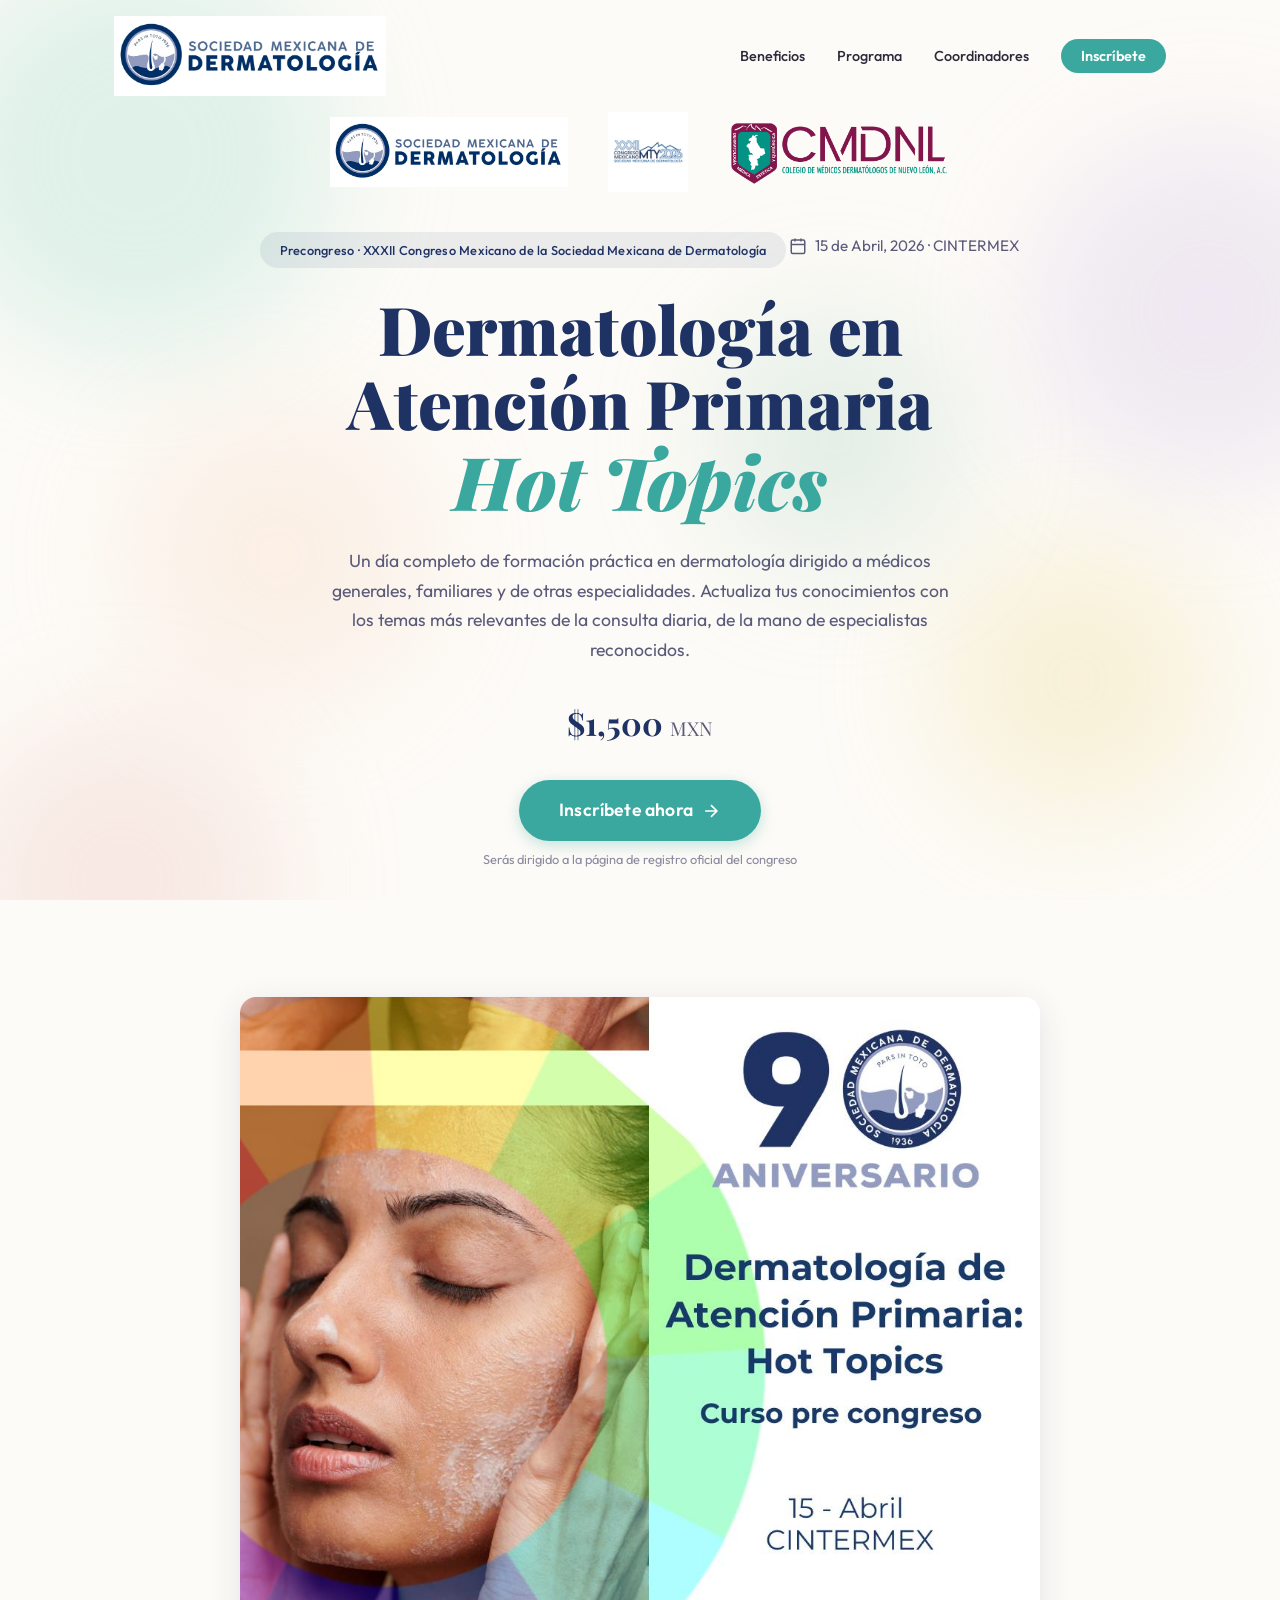
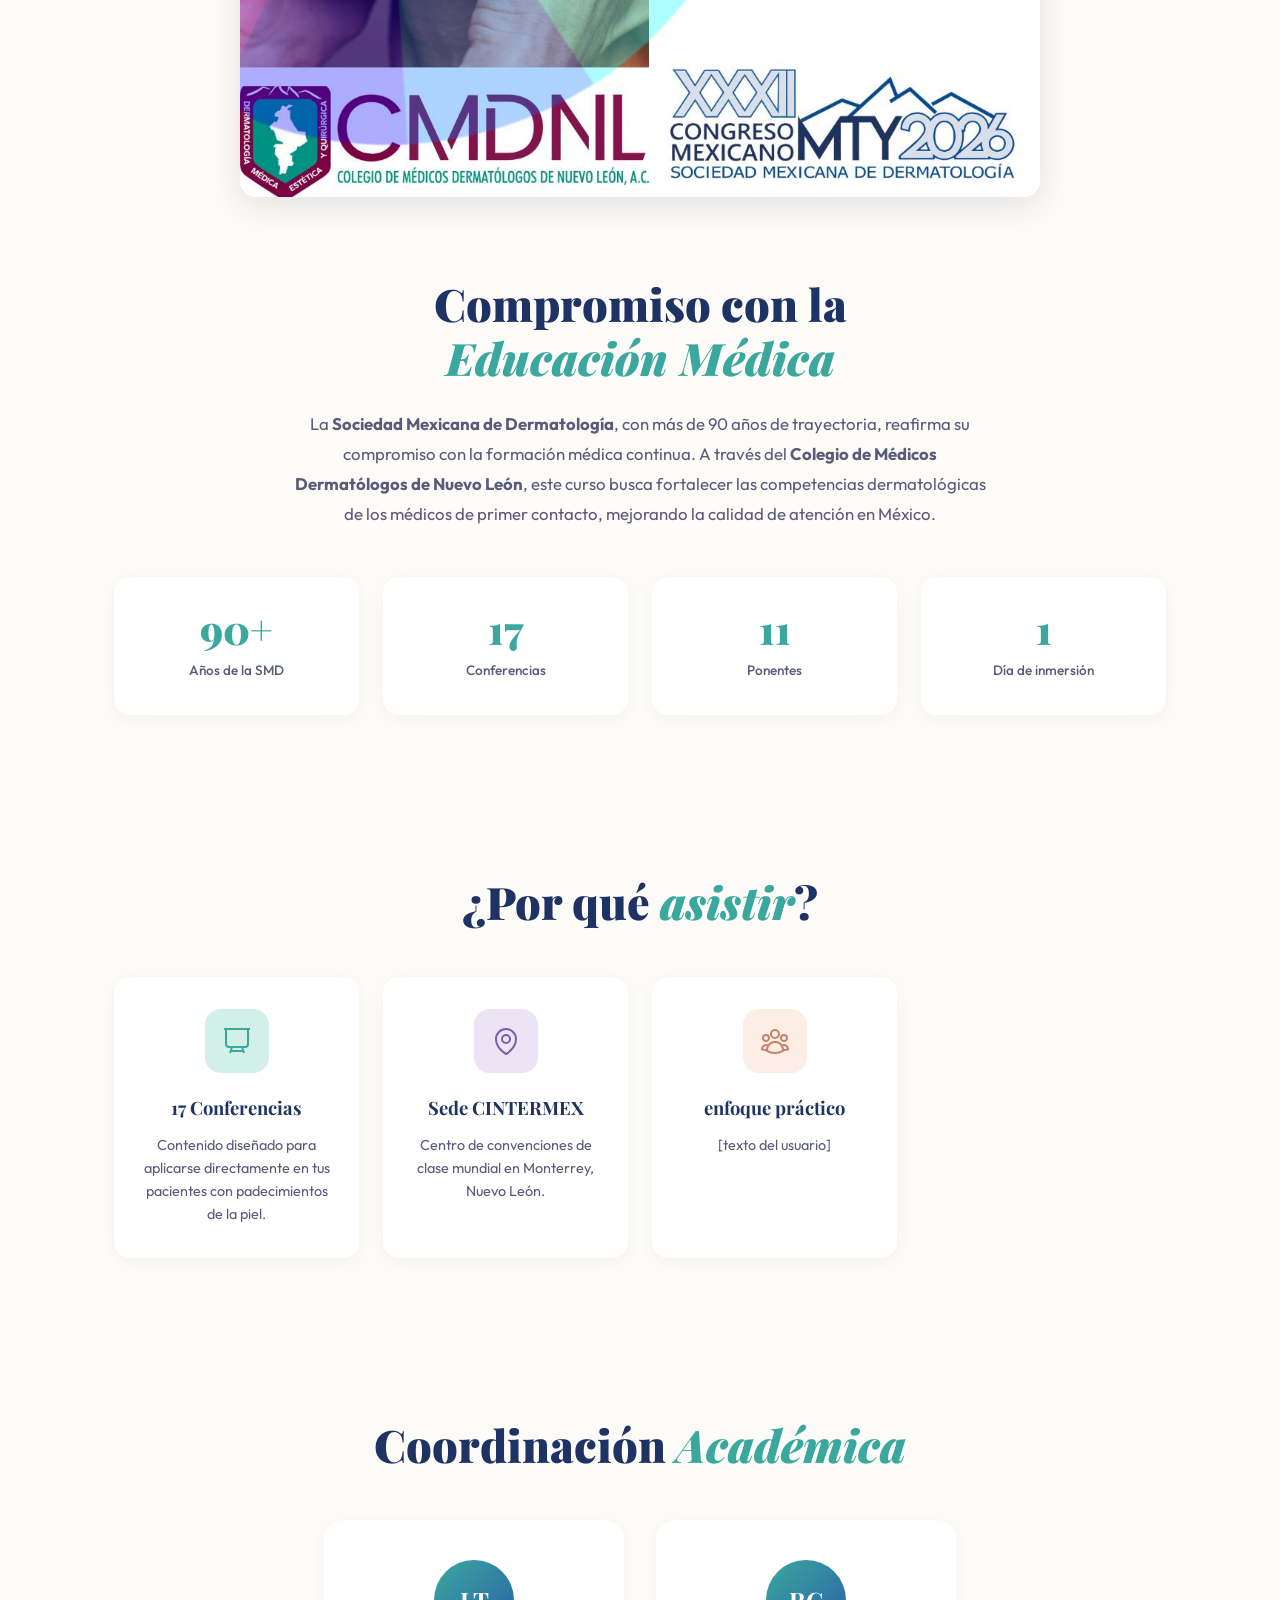
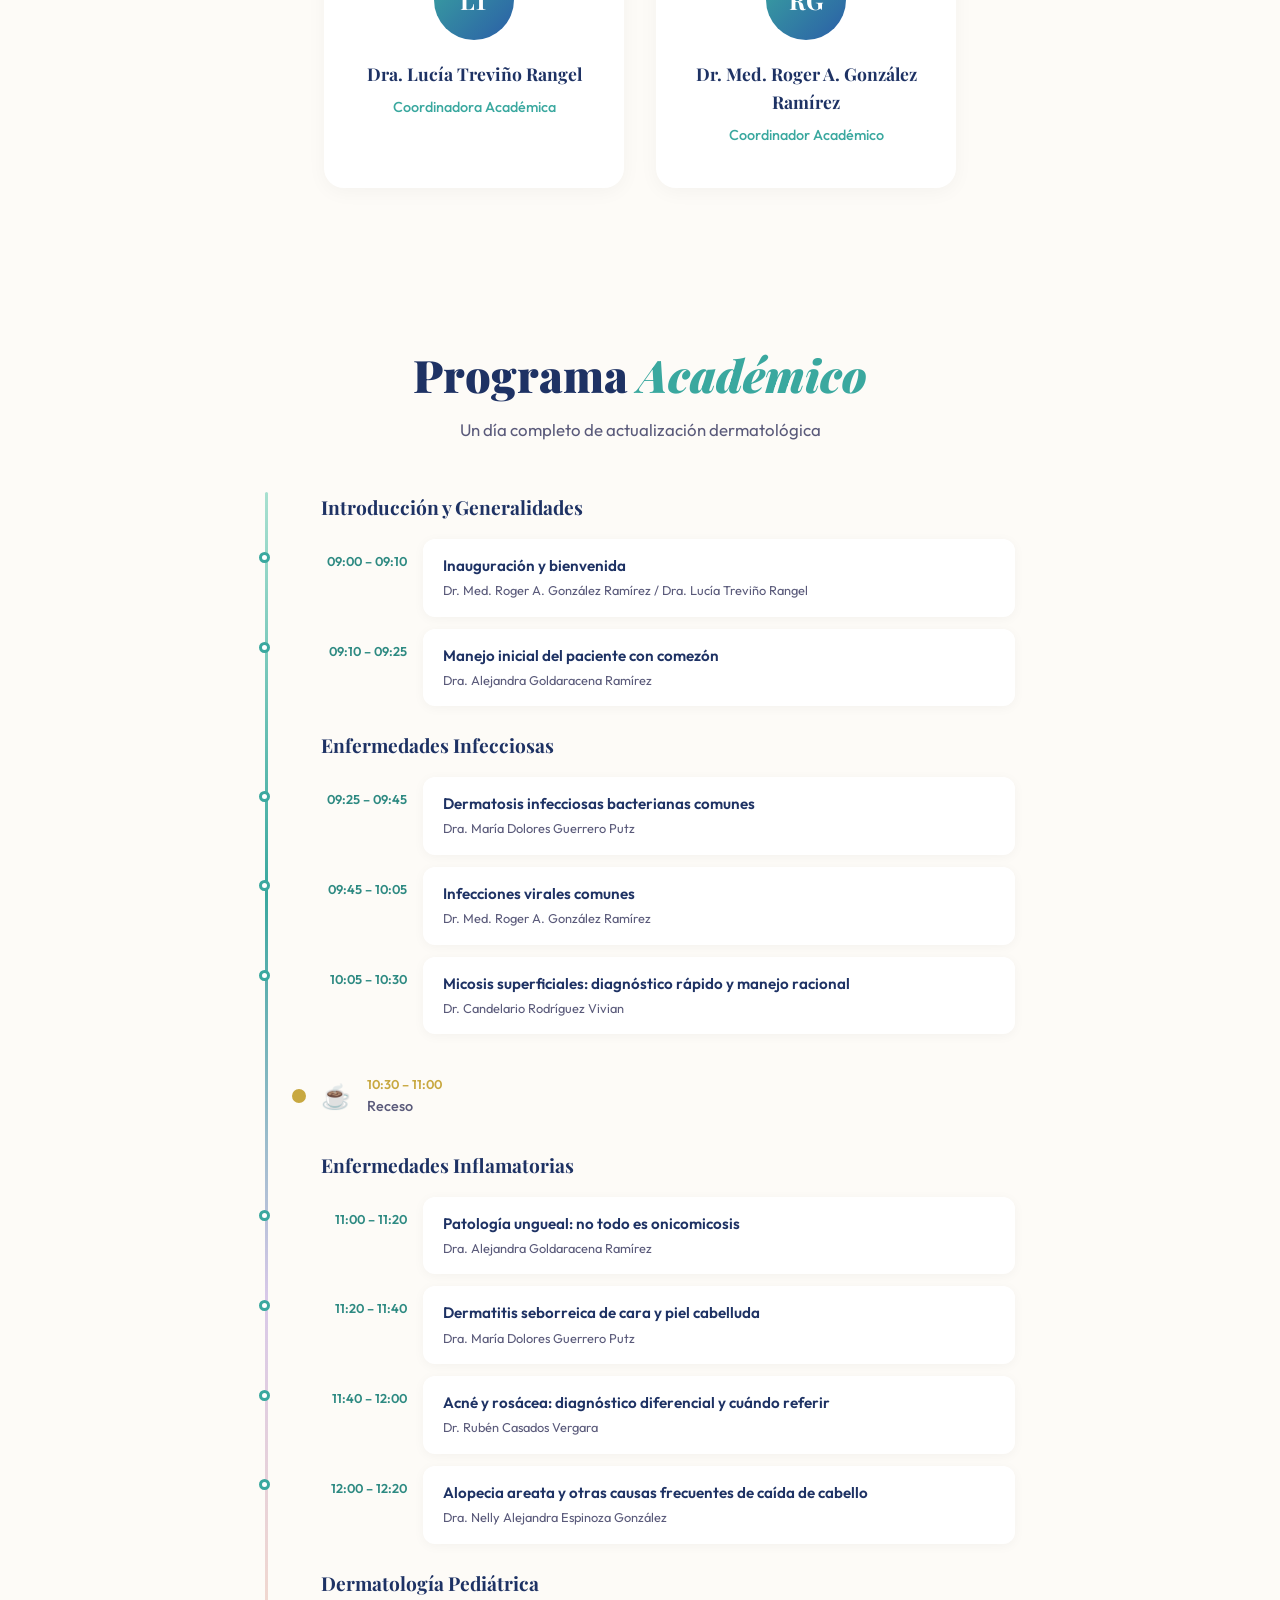
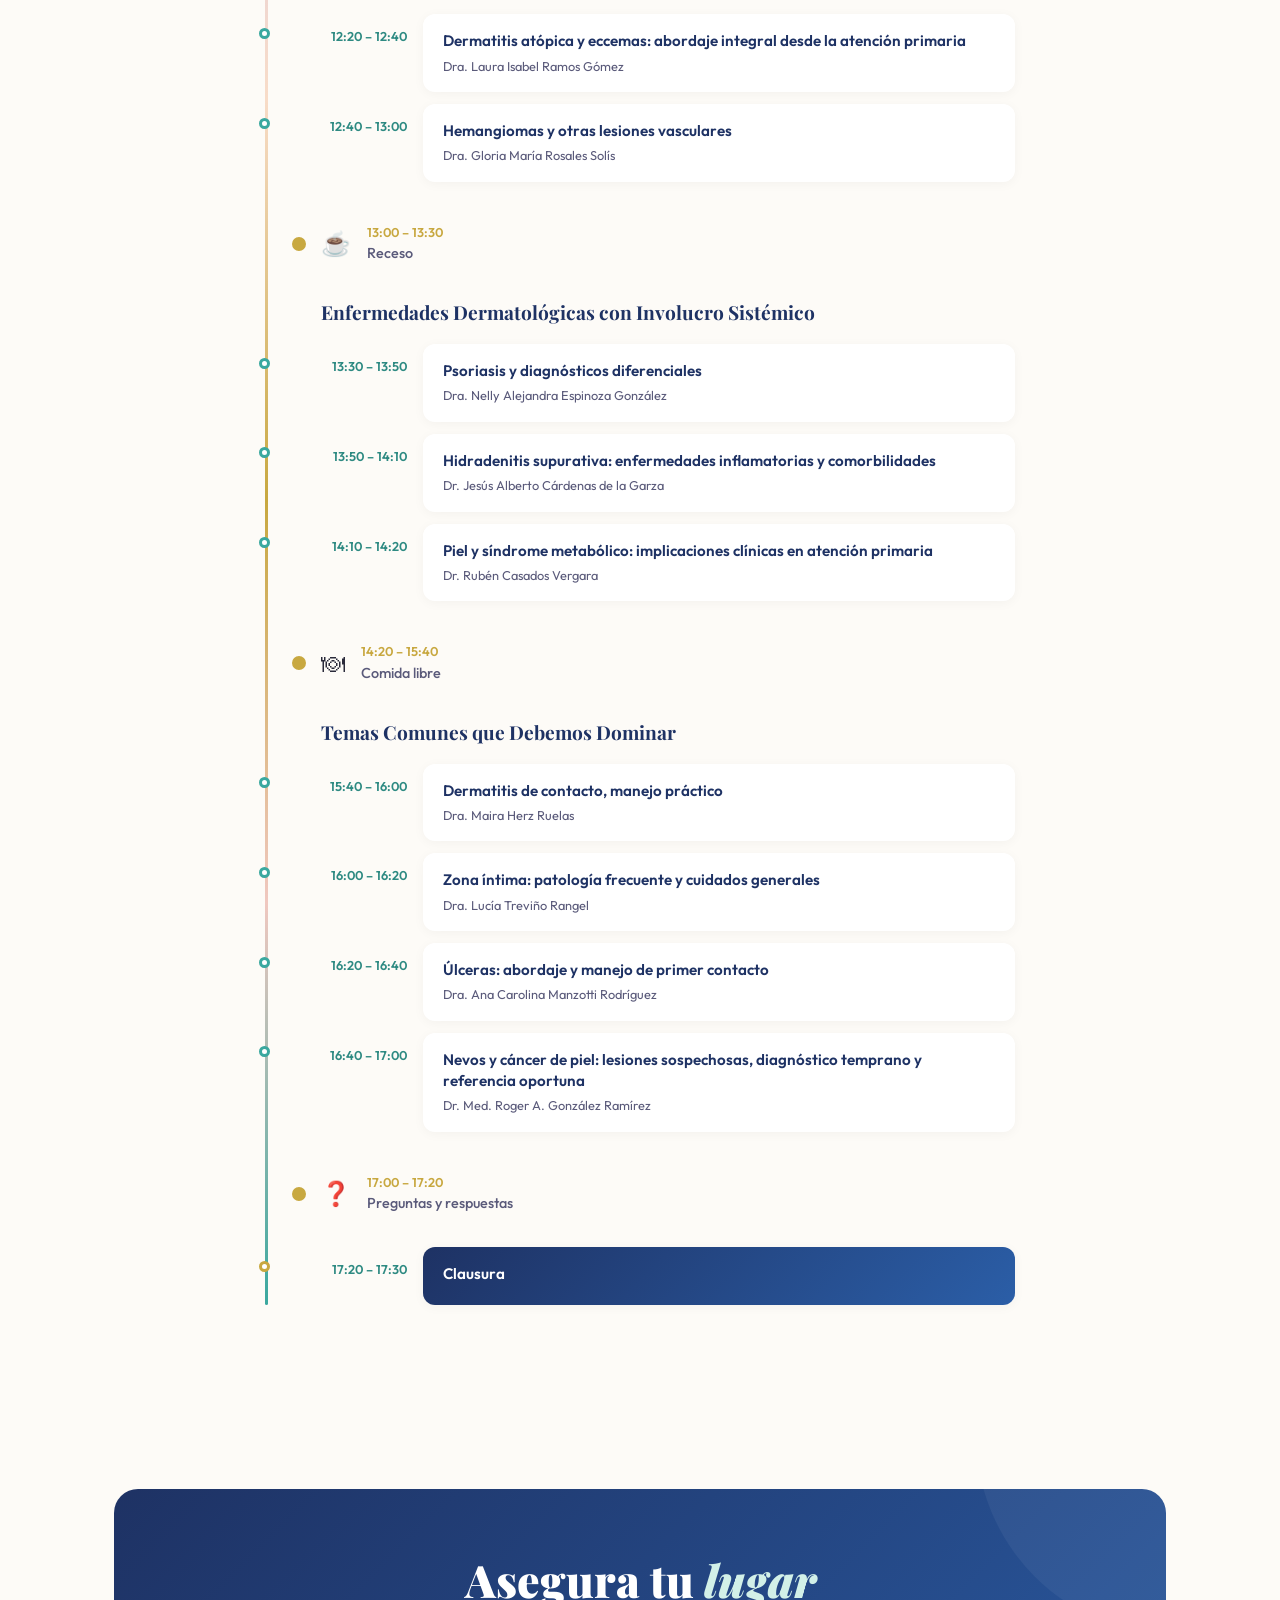
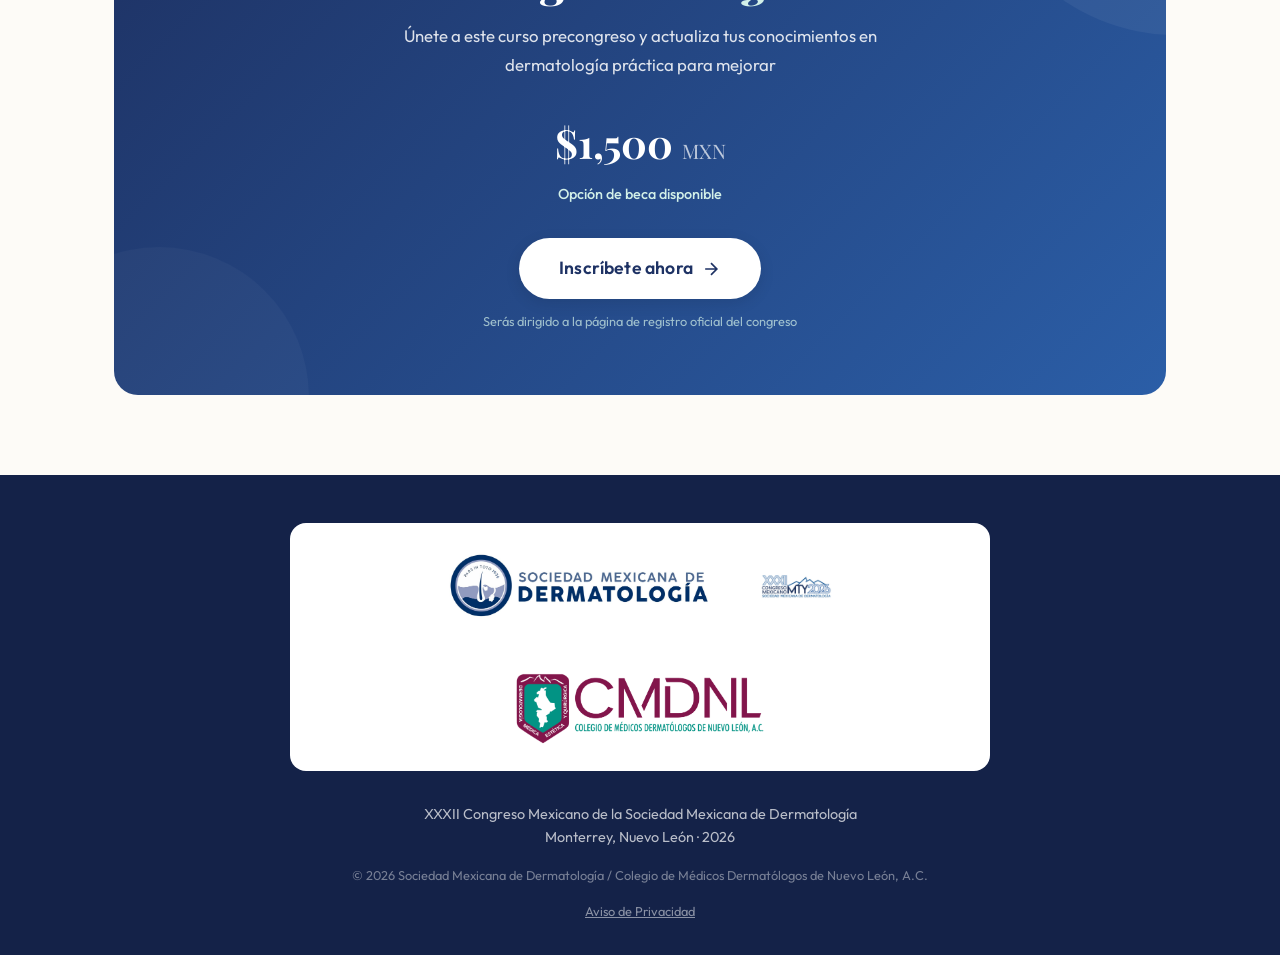
==== commit 808a620c: "feat: activar registro externo con link a registrosycongresos.com Botones de inscripción ahora son l" ====
--- a/index.html
+++ b/index.html
@@ -51,7 +51,7 @@
         <li><a href="#beneficios">Beneficios</a></li>
         <li><a href="#programa">Programa</a></li>
         <li><a href="#coordinadores">Coordinadores</a></li>
-        <li><a href="#registro" class="nav__cta">Inscríbete</a></li>
+        <li><a href="https://registrosycongresos.com/Registro/SMDAC2026" target="_blank" rel="noopener noreferrer" class="nav__cta">Inscríbete</a></li>
       </ul>
     </div>
   </nav>
@@ -84,10 +84,11 @@
         <span class="hero__price-amount">$1,500 <small>MXN</small></span>
       </div>
       <div class="hero__actions reveal">
-        <button class="btn btn--primary btn--lg" id="heroCta">
+        <a href="https://registrosycongresos.com/Registro/SMDAC2026" target="_blank" rel="noopener noreferrer" class="btn btn--primary btn--lg" id="heroCta">
           Inscríbete ahora
           <svg width="20" height="20" viewBox="0 0 24 24" fill="none" stroke="currentColor" stroke-width="2"><path d="M5 12h14M12 5l7 7-7 7"/></svg>
-        </button>
+        </a>
+        <p class="hero__redirect-note">Serás dirigido a la página de registro oficial del congreso</p>
       </div>
 
     </div>
@@ -426,10 +427,11 @@
           <span class="registration__amount">$1,500 <small>MXN</small></span>
           <span class="registration__note">Opción de beca disponible</span>
         </div>
-        <button class="btn btn--white btn--lg" id="registroCta">
+        <a href="https://registrosycongresos.com/Registro/SMDAC2026" target="_blank" rel="noopener noreferrer" class="btn btn--white btn--lg" id="registroCta">
           Inscríbete ahora
           <svg width="20" height="20" viewBox="0 0 24 24" fill="none" stroke="currentColor" stroke-width="2"><path d="M5 12h14M12 5l7 7-7 7"/></svg>
-        </button>
+        </a>
+        <p class="registration__redirect-note">Serás dirigido a la página de registro oficial del congreso</p>
       </div>
     </div>
   </section>
--- a/css/styles.css
+++ b/css/styles.css
@@ -733,6 +733,18 @@
   font-weight: 500;
 }
 .registration__card .btn { position: relative; z-index: 1; }
+.registration__redirect-note {
+  margin-top: 0.75rem;
+  font-size: 0.8rem;
+  color: var(--mint-light);
+  opacity: 0.7;
+}
+.hero__redirect-note {
+  margin-top: 0.5rem;
+  font-size: 0.8rem;
+  color: var(--text-light);
+  opacity: 0.7;
+}
 
 /* ==========================================================================
    Footer
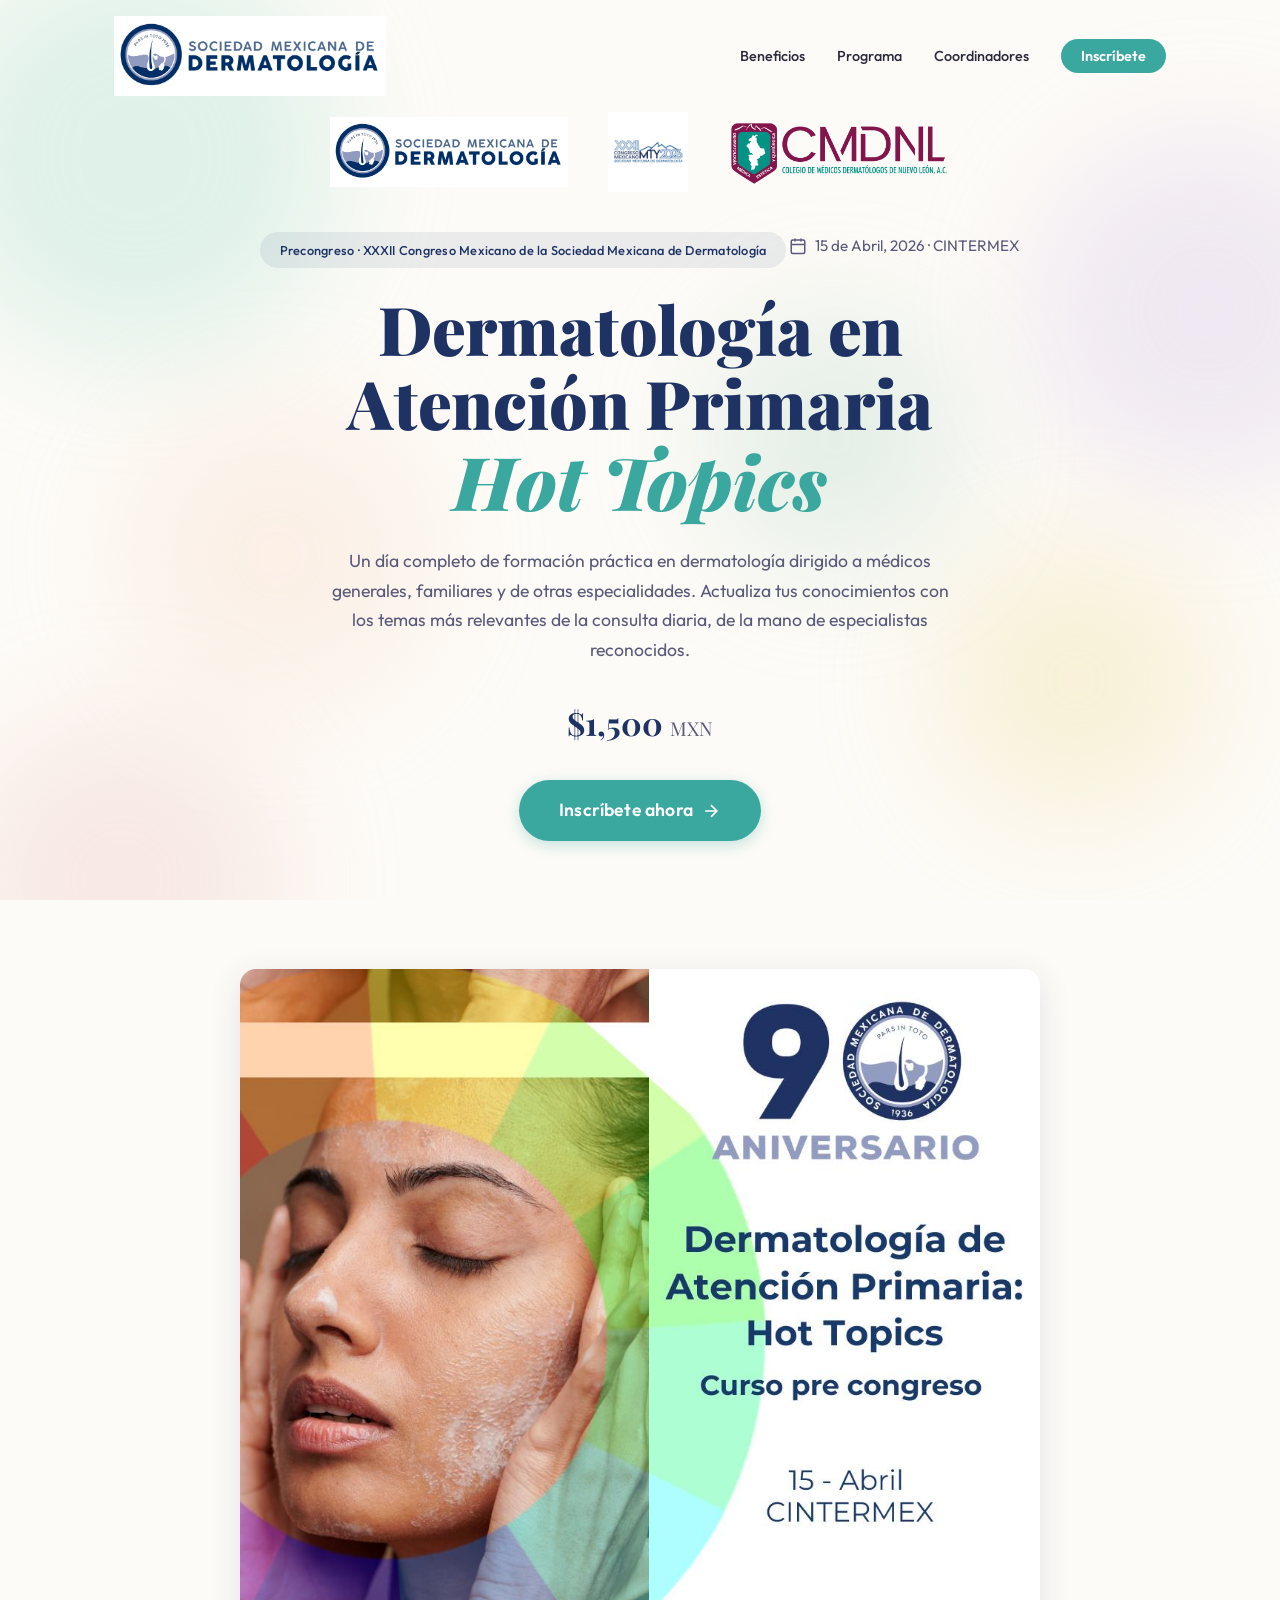
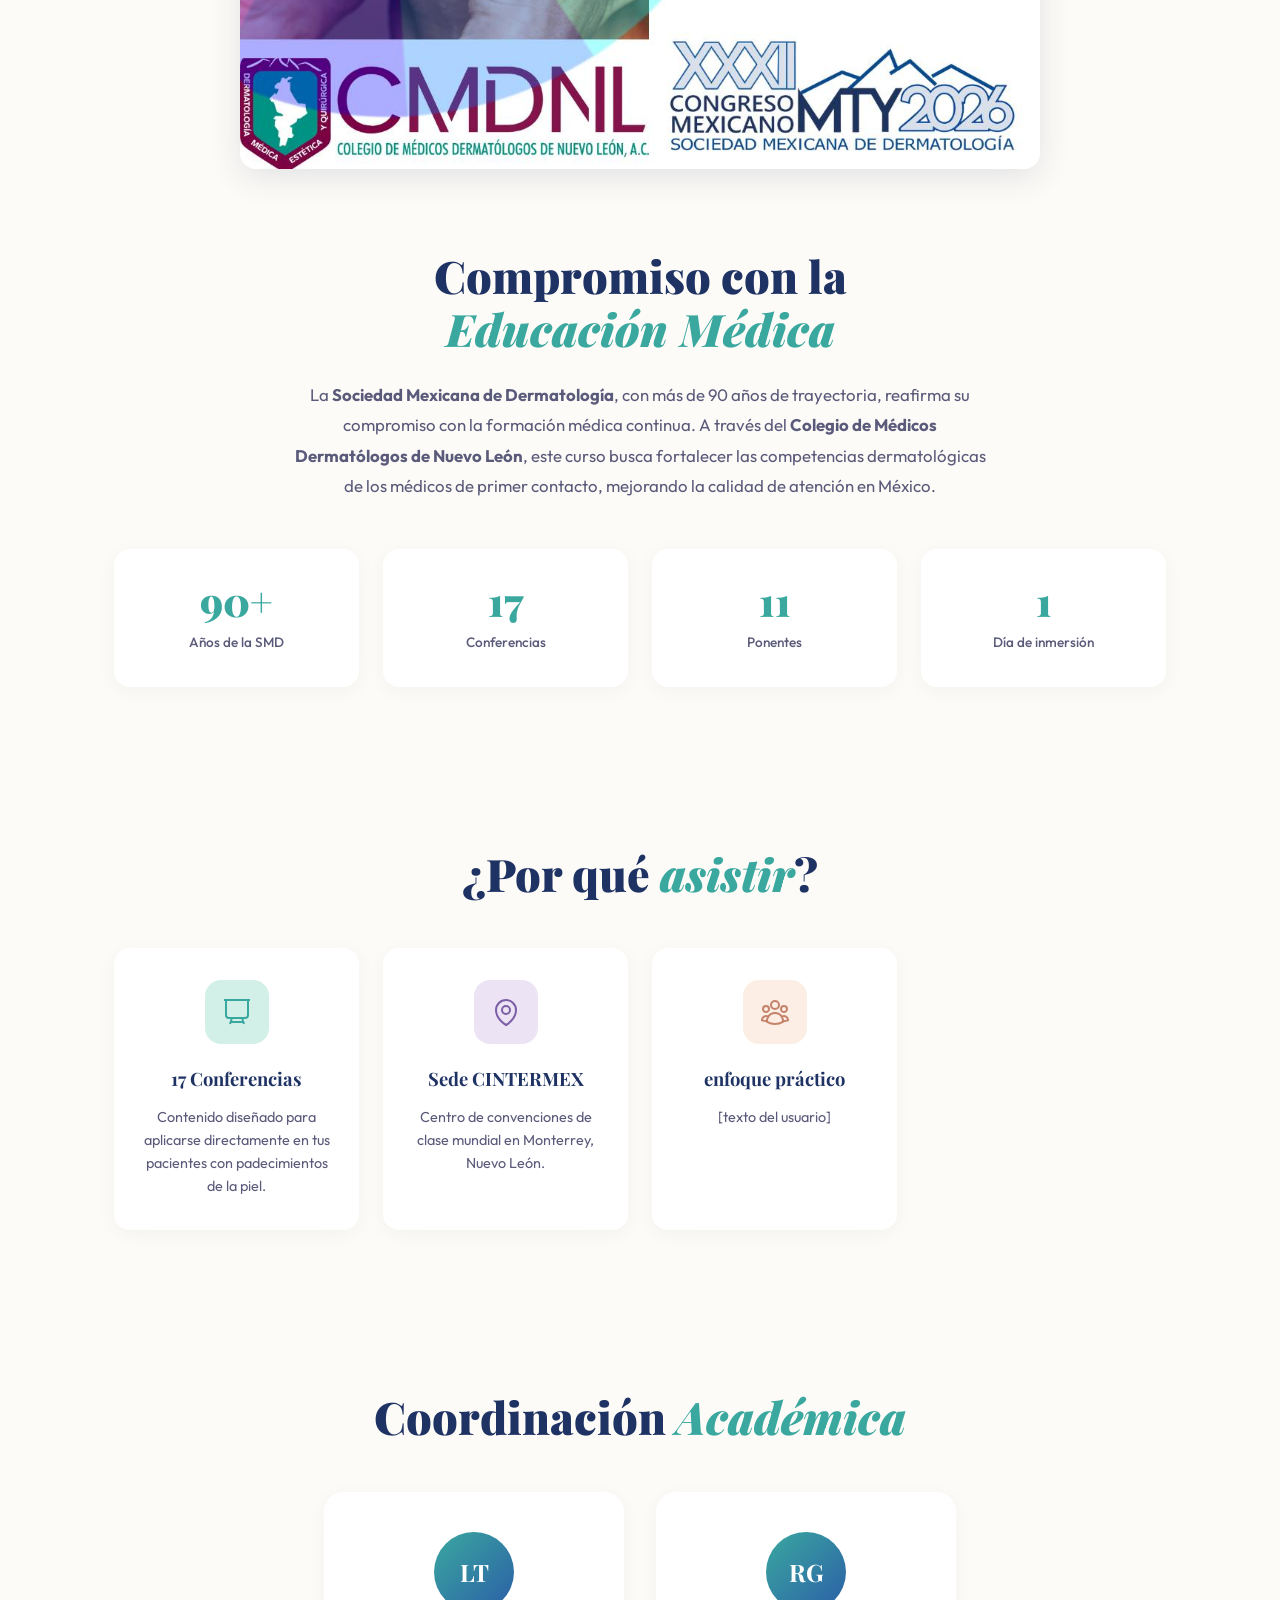
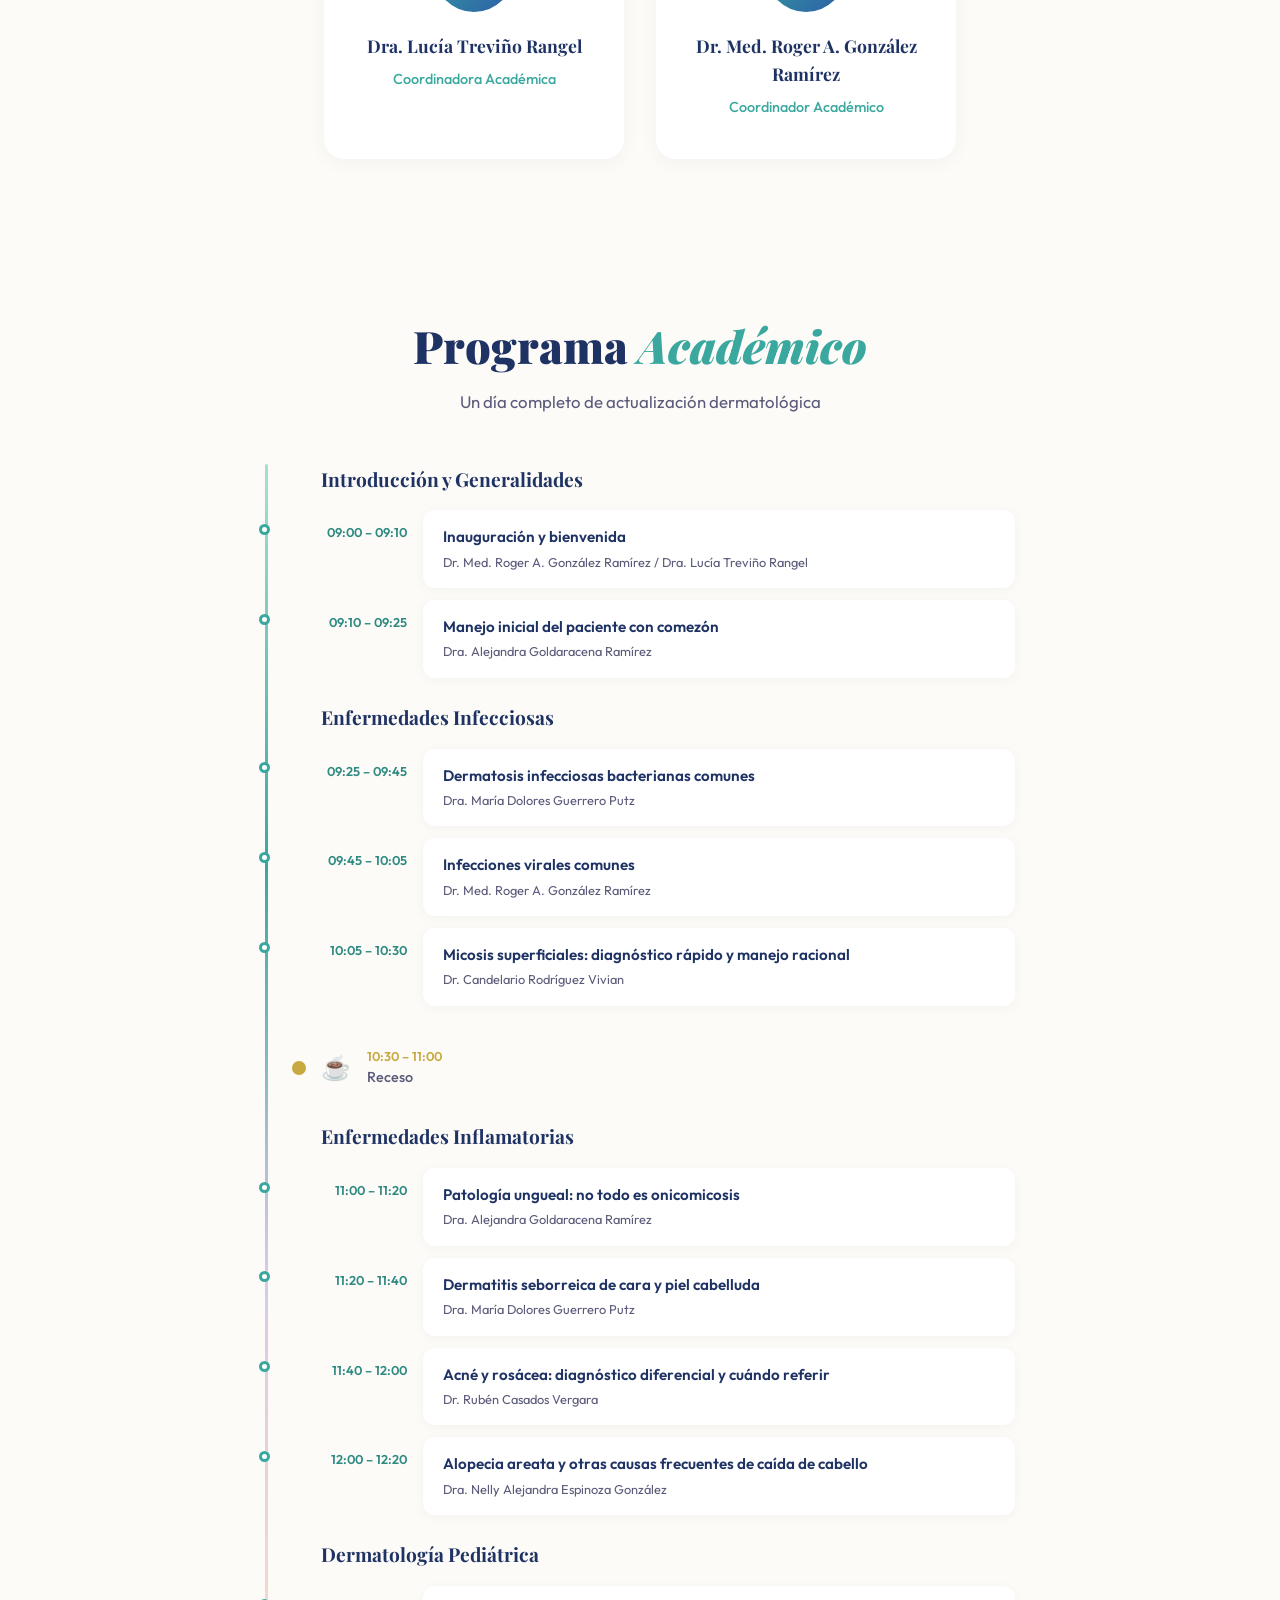
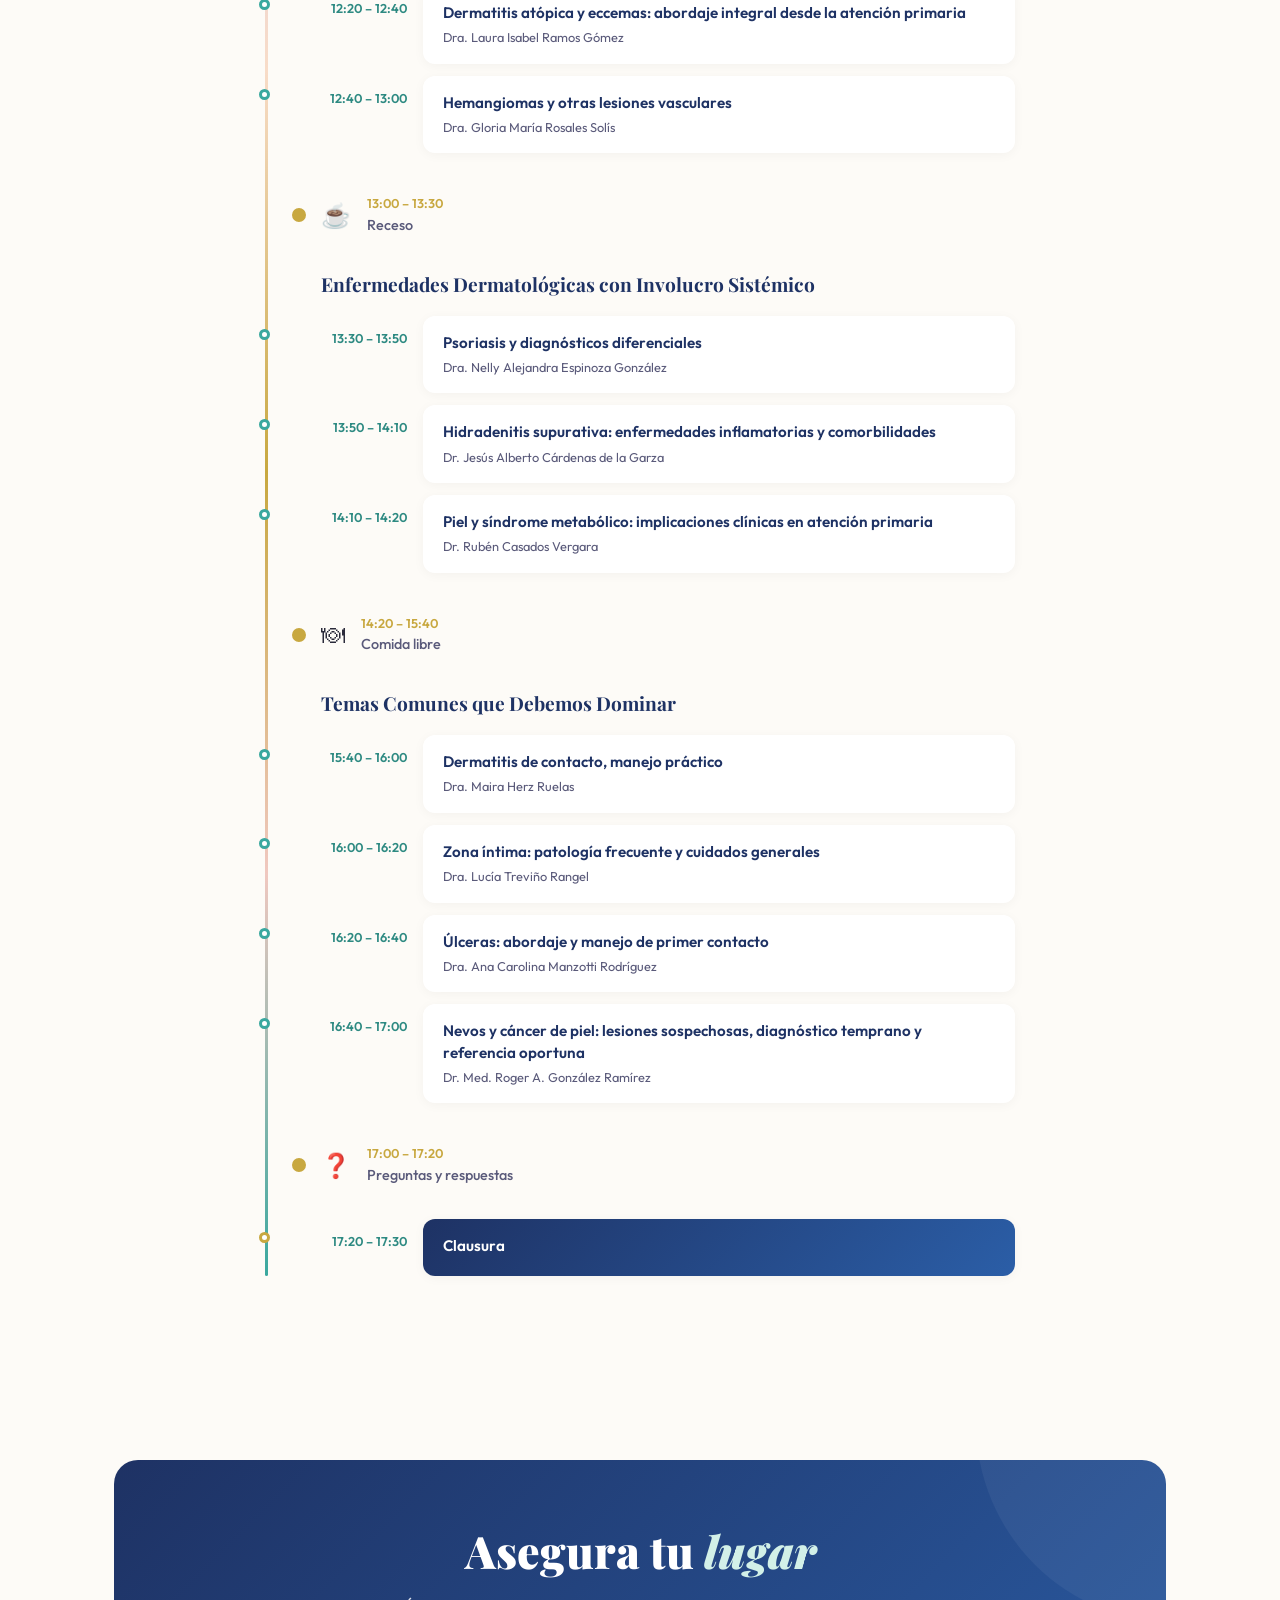
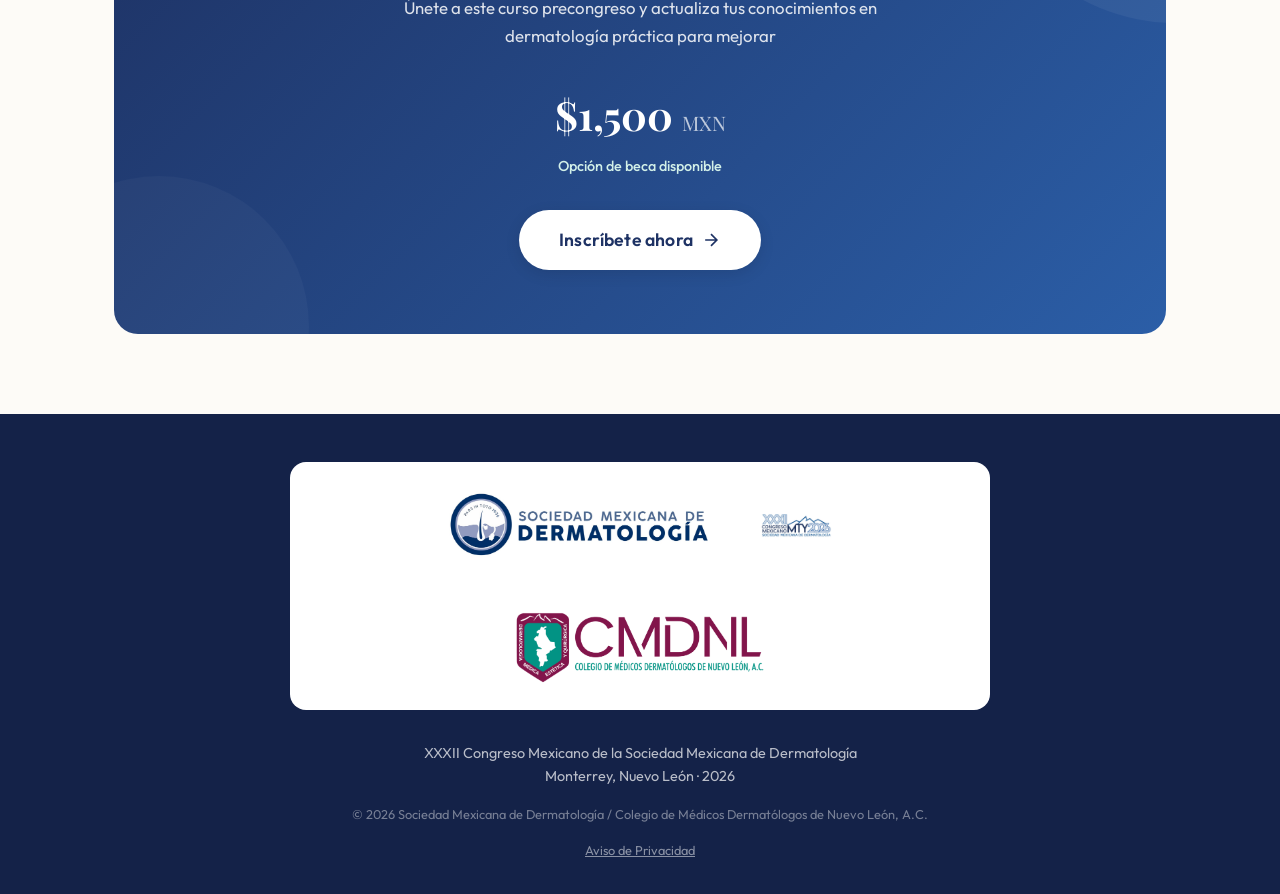
==== commit 4c605a98: "feat: agregar /registro con formulario embebido del congreso SMD Nueva página /registro que embebe e" ====
--- a/index.html
+++ b/index.html
@@ -51,7 +51,7 @@
         <li><a href="#beneficios">Beneficios</a></li>
         <li><a href="#programa">Programa</a></li>
         <li><a href="#coordinadores">Coordinadores</a></li>
-        <li><a href="https://registrosycongresos.com/Registro/SMDAC2026" target="_blank" rel="noopener noreferrer" class="nav__cta">Inscríbete</a></li>
+        <li><a href="registro/" class="nav__cta">Inscríbete</a></li>
       </ul>
     </div>
   </nav>
@@ -84,11 +84,10 @@
         <span class="hero__price-amount">$1,500 <small>MXN</small></span>
       </div>
       <div class="hero__actions reveal">
-        <a href="https://registrosycongresos.com/Registro/SMDAC2026" target="_blank" rel="noopener noreferrer" class="btn btn--primary btn--lg" id="heroCta">
+        <a href="registro/" class="btn btn--primary btn--lg" id="heroCta">
           Inscríbete ahora
           <svg width="20" height="20" viewBox="0 0 24 24" fill="none" stroke="currentColor" stroke-width="2"><path d="M5 12h14M12 5l7 7-7 7"/></svg>
         </a>
-        <p class="hero__redirect-note">Serás dirigido a la página de registro oficial del congreso</p>
       </div>
 
     </div>
@@ -427,11 +426,10 @@
           <span class="registration__amount">$1,500 <small>MXN</small></span>
           <span class="registration__note">Opción de beca disponible</span>
         </div>
-        <a href="https://registrosycongresos.com/Registro/SMDAC2026" target="_blank" rel="noopener noreferrer" class="btn btn--white btn--lg" id="registroCta">
+        <a href="registro/" class="btn btn--white btn--lg" id="registroCta">
           Inscríbete ahora
           <svg width="20" height="20" viewBox="0 0 24 24" fill="none" stroke="currentColor" stroke-width="2"><path d="M5 12h14M12 5l7 7-7 7"/></svg>
         </a>
-        <p class="registration__redirect-note">Serás dirigido a la página de registro oficial del congreso</p>
       </div>
     </div>
   </section>
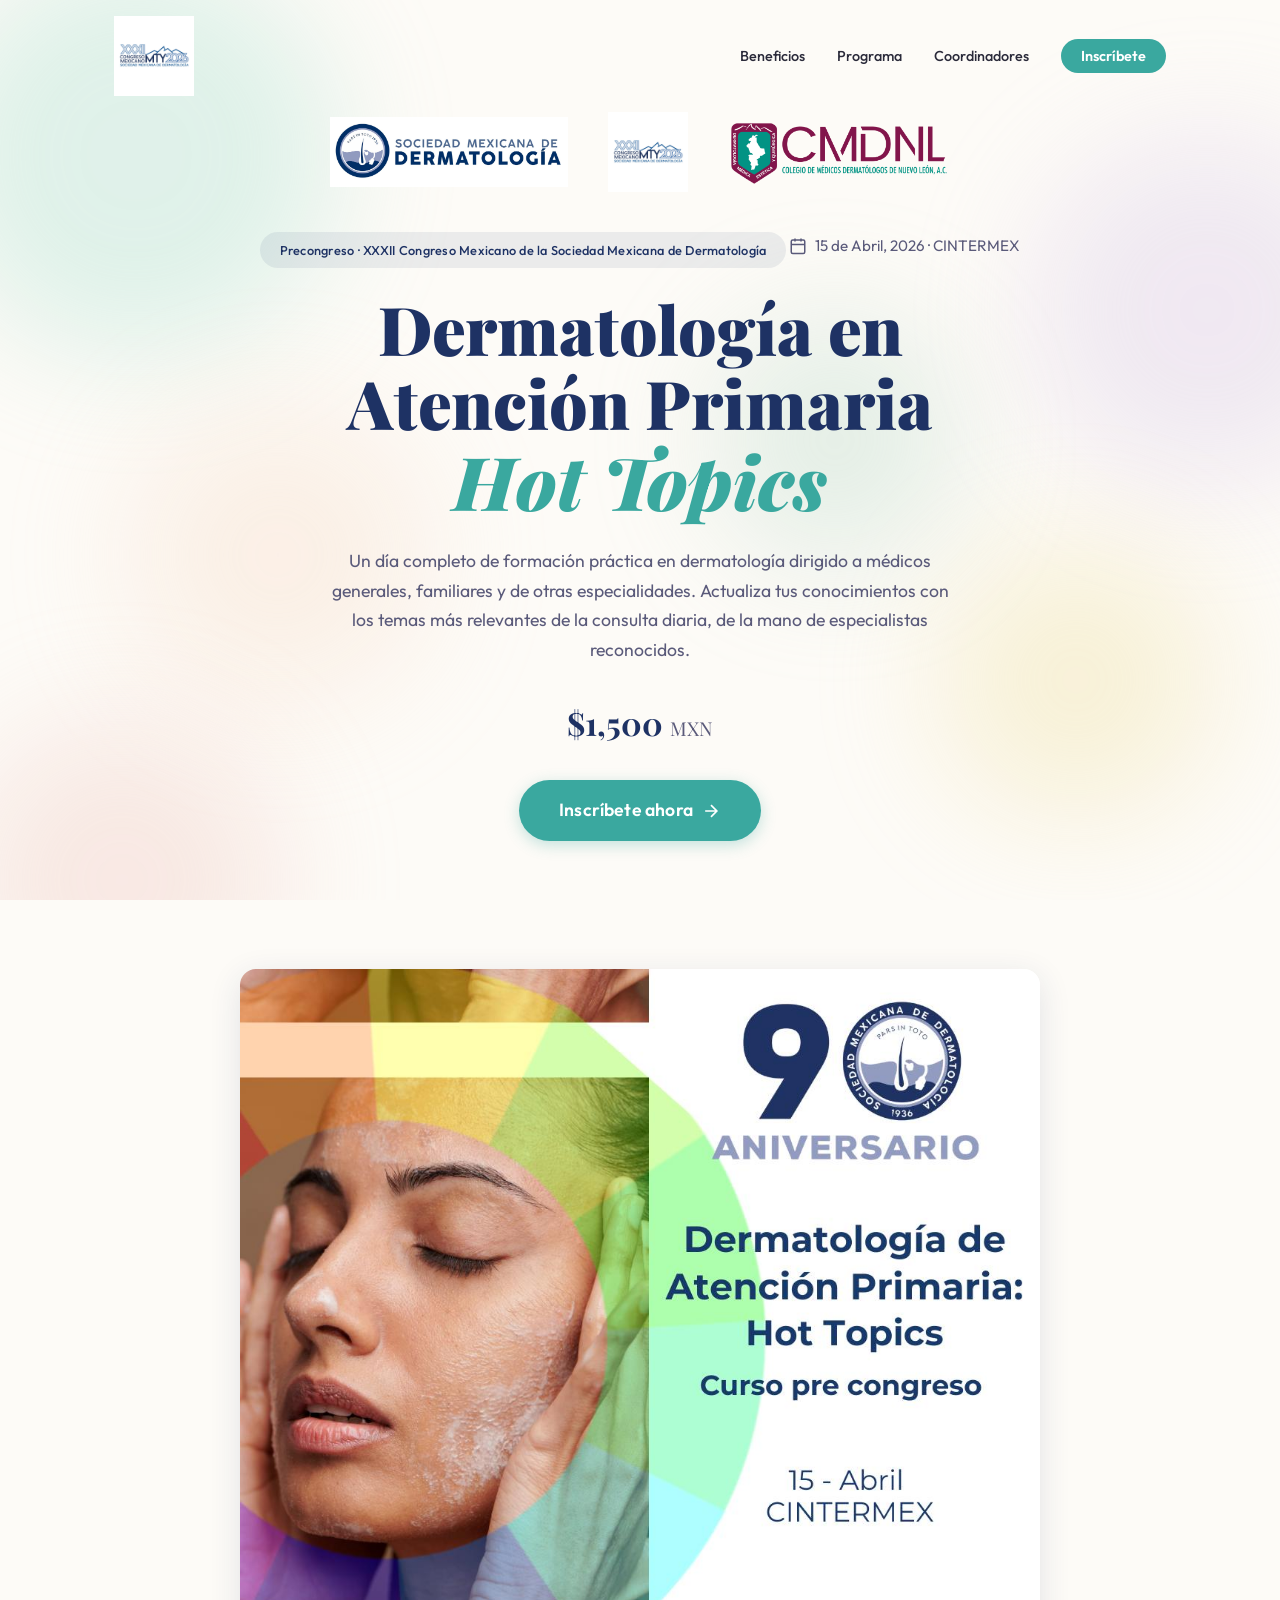
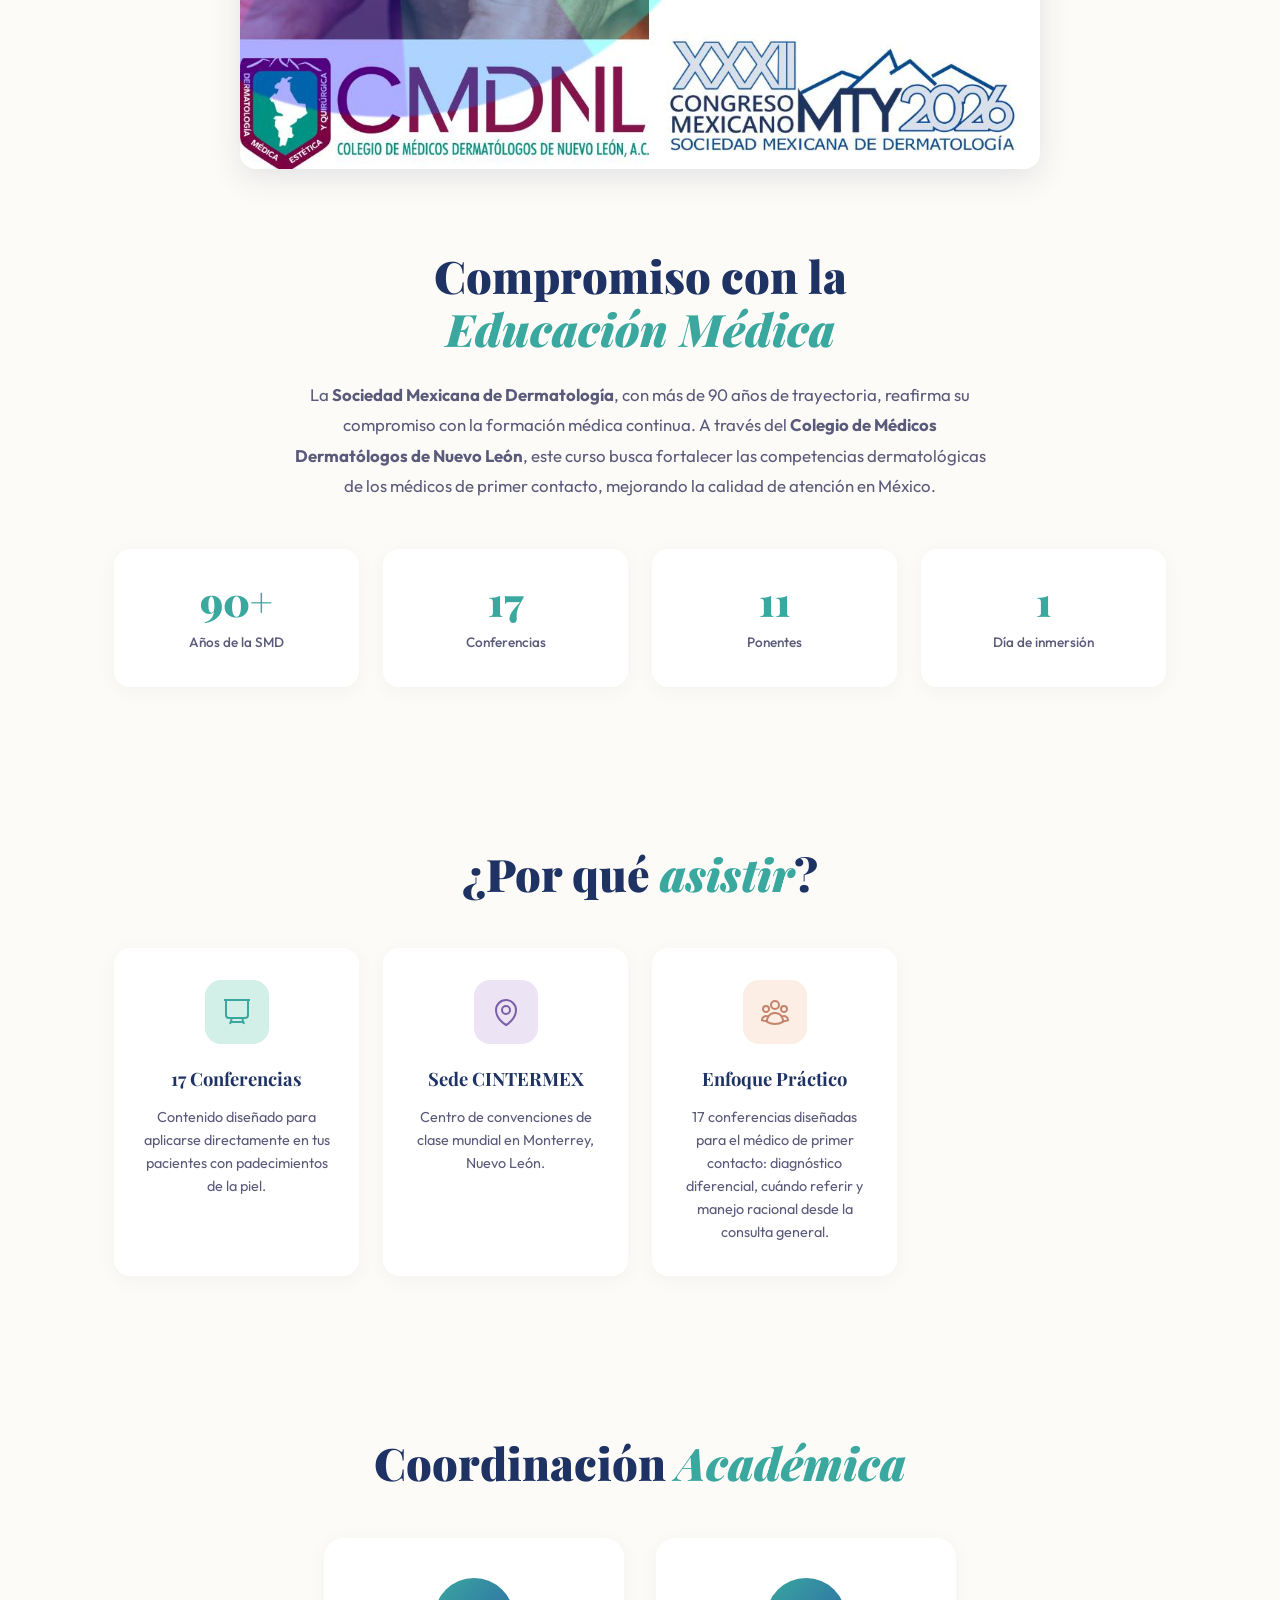
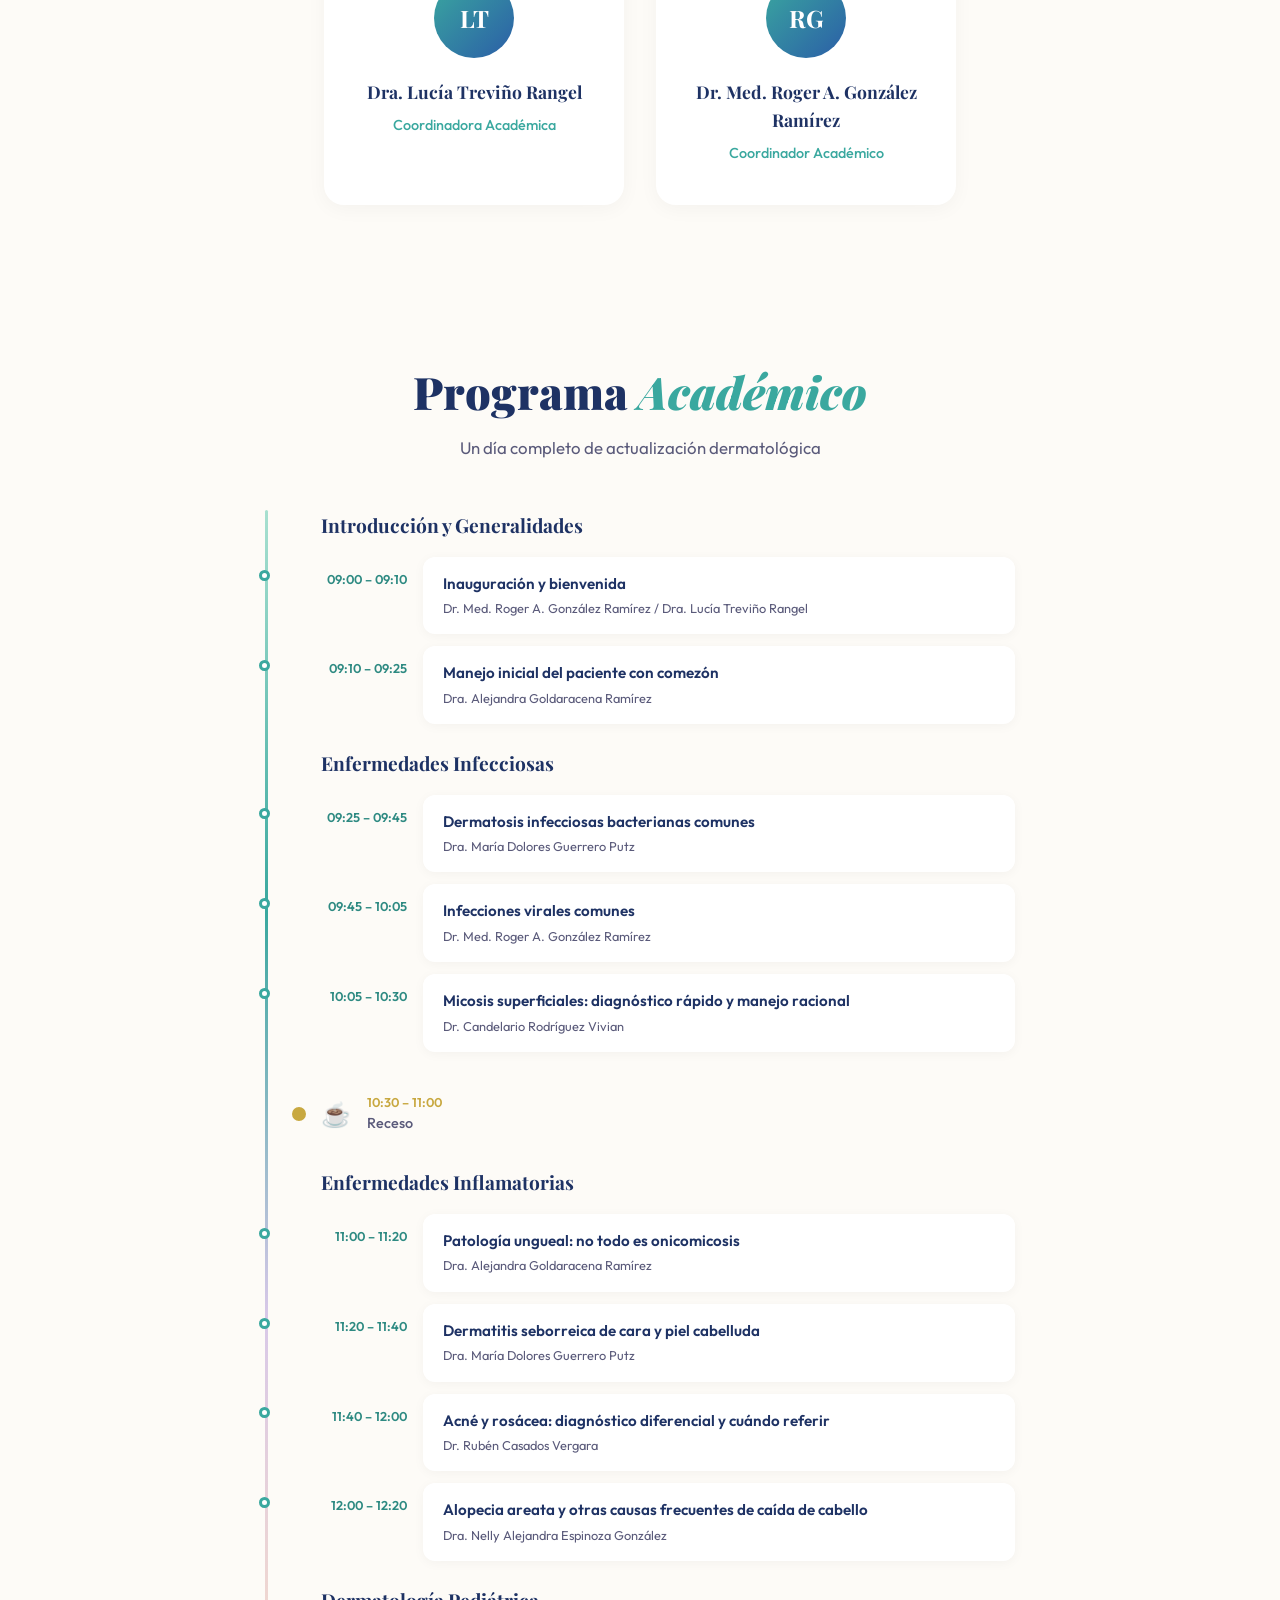
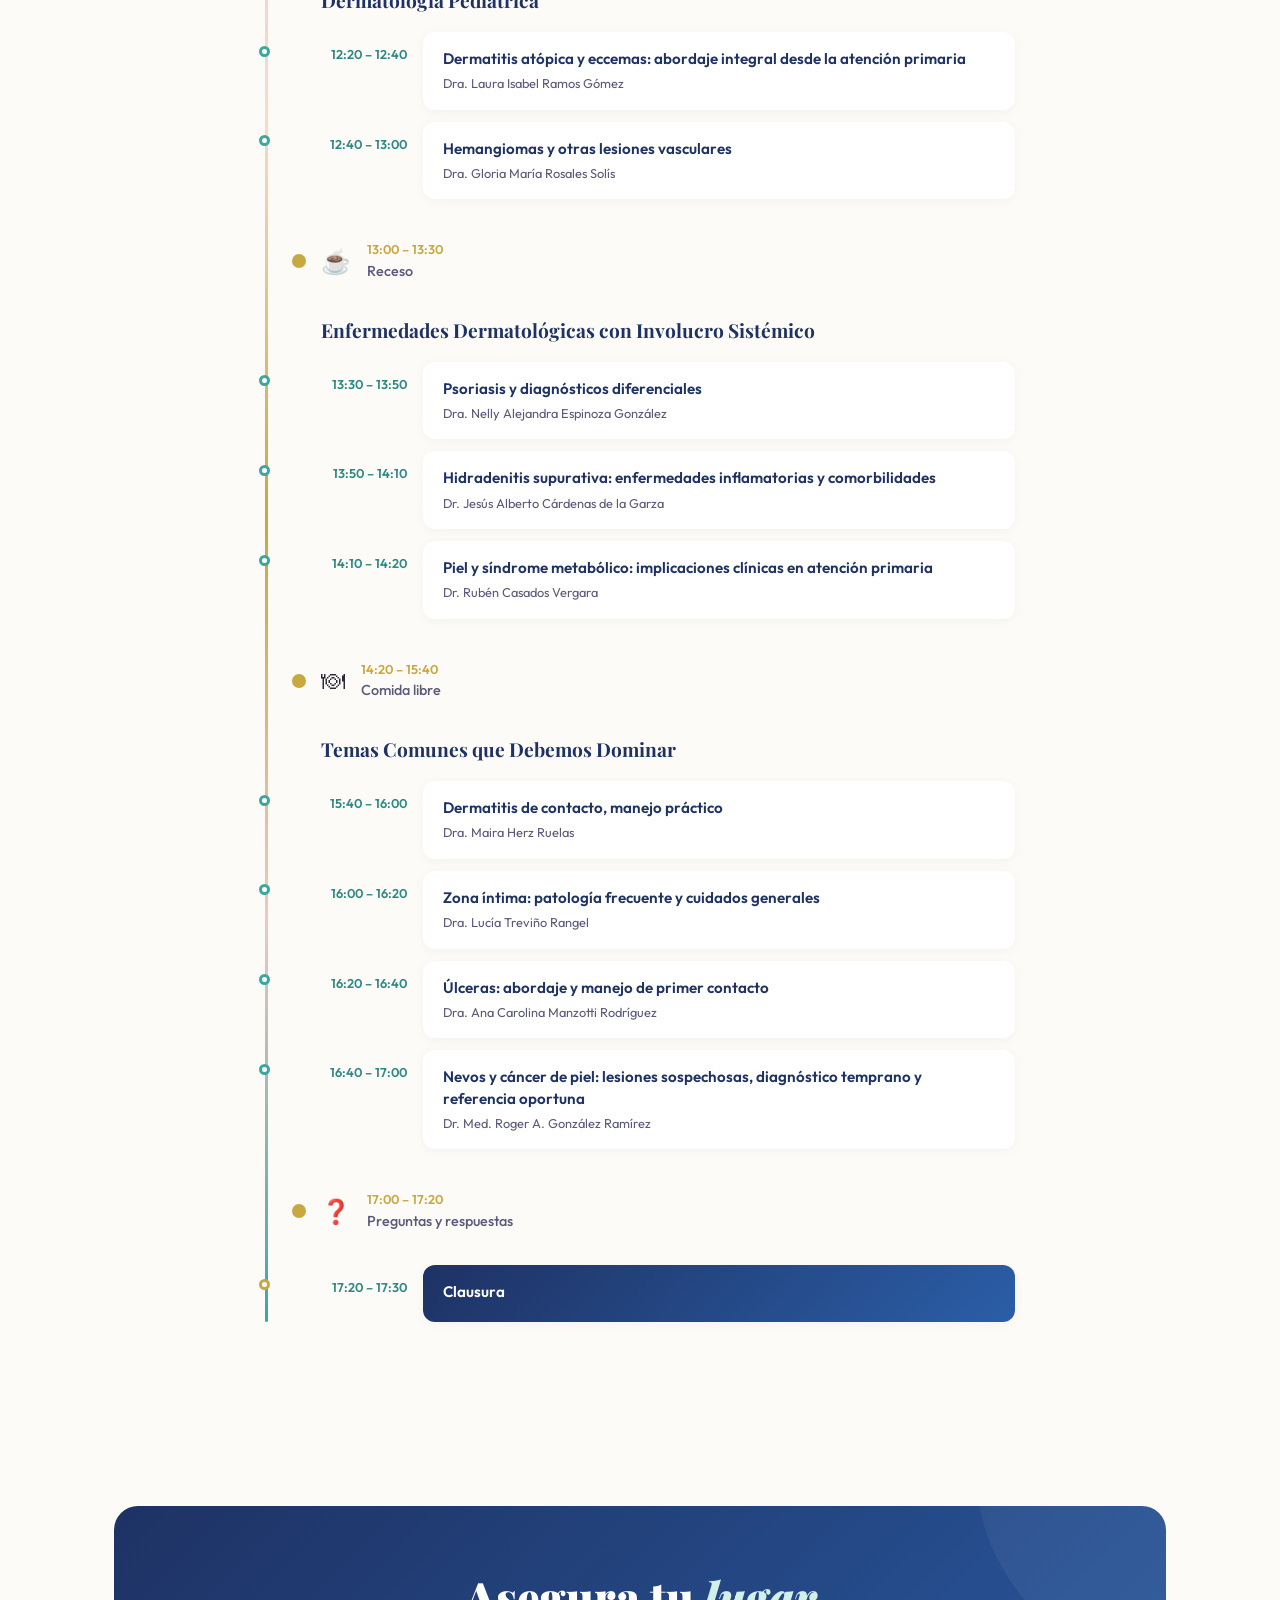
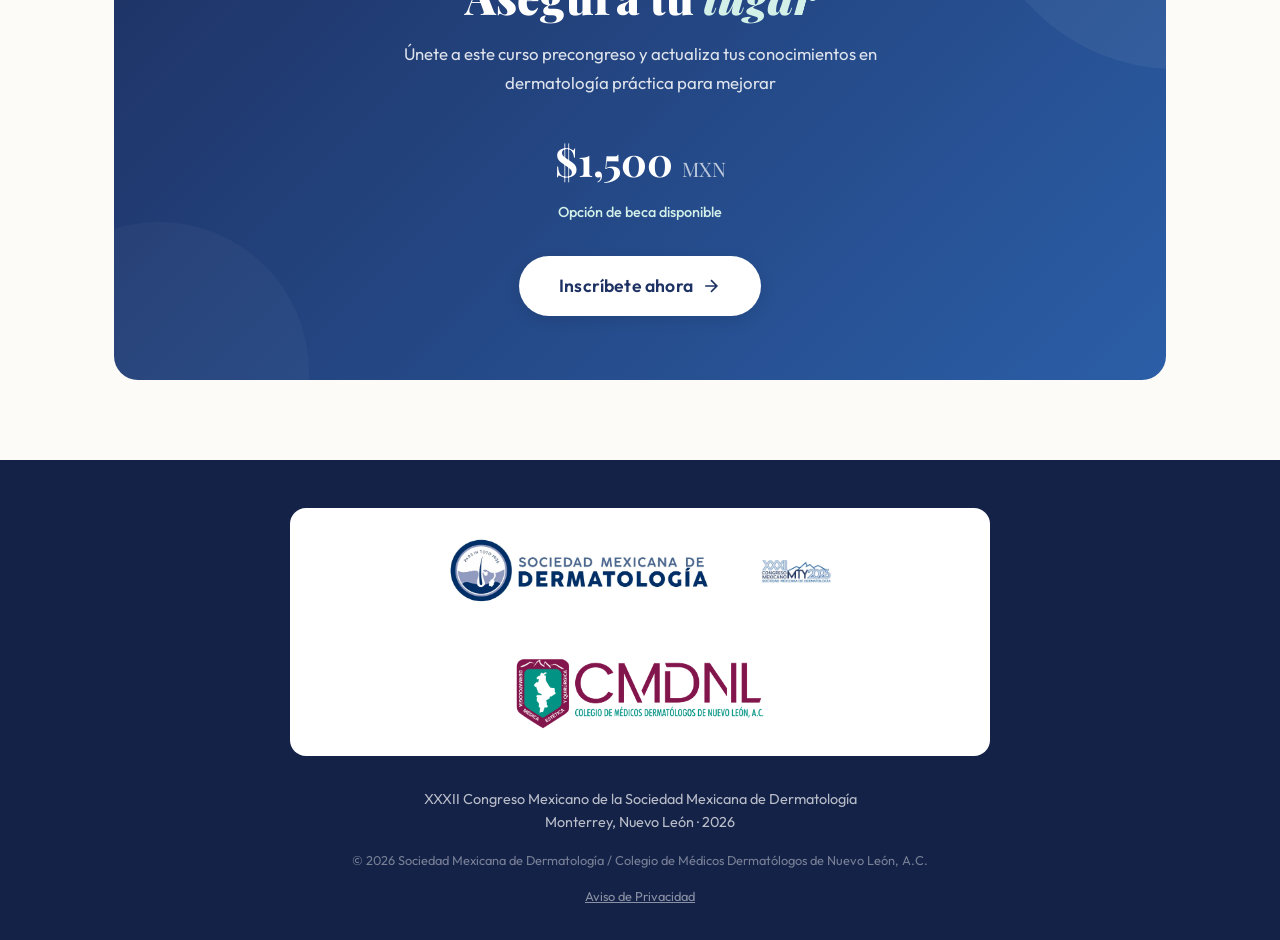
==== commit f2abc1ef: "Fix nav logo (congreso instead of SMD) + fill enfoque práctico text Co-Authored-By: Claude Opus 4.6 " ====
--- a/index.html
+++ b/index.html
@@ -42,7 +42,7 @@
   <nav class="nav" id="nav">
     <div class="nav__container">
       <a href="#" class="nav__brand">
-        <img src="assets/logos/smd-logo.jpeg" alt="SMD" class="nav__logo">
+        <img src="assets/logos/smd-congreso-logo.jpeg" alt="XXXII Congreso SMD MTY 2026" class="nav__logo">
       </a>
       <button class="nav__toggle" id="navToggle" aria-label="Abrir menú">
         <span></span><span></span><span></span>
@@ -157,8 +157,8 @@
           <div class="benefit-card__icon">
             <svg width="32" height="32" viewBox="0 0 24 24" fill="none" stroke="currentColor" stroke-width="1.5"><path d="M18 18.72a9.094 9.094 0 003.741-.479 3 3 0 00-4.682-2.72m.94 3.198l.001.031c0 .225-.012.447-.037.666A11.944 11.944 0 0112 21c-2.17 0-4.207-.576-5.963-1.584A6.062 6.062 0 016 18.719m12 0a5.971 5.971 0 00-.941-3.197m0 0A5.995 5.995 0 0012 12.75a5.995 5.995 0 00-5.058 2.772m0 0a3 3 0 00-4.681 2.72 8.986 8.986 0 003.74.477m.94-3.197a5.971 5.971 0 00-.94 3.197M15 6.75a3 3 0 11-6 0 3 3 0 016 0zm6 3a2.25 2.25 0 11-4.5 0 2.25 2.25 0 014.5 0zm-13.5 0a2.25 2.25 0 11-4.5 0 2.25 2.25 0 014.5 0z"/></svg>
           </div>
-          <h3 class="benefit-card__title">enfoque práctico</h3>
-          <p class="benefit-card__text">[texto del usuario]</p>
+          <h3 class="benefit-card__title">Enfoque Práctico</h3>
+          <p class="benefit-card__text">17 conferencias diseñadas para el médico de primer contacto: diagnóstico diferencial, cuándo referir y manejo racional desde la consulta general.</p>
         </div>
       </div>
     </div>
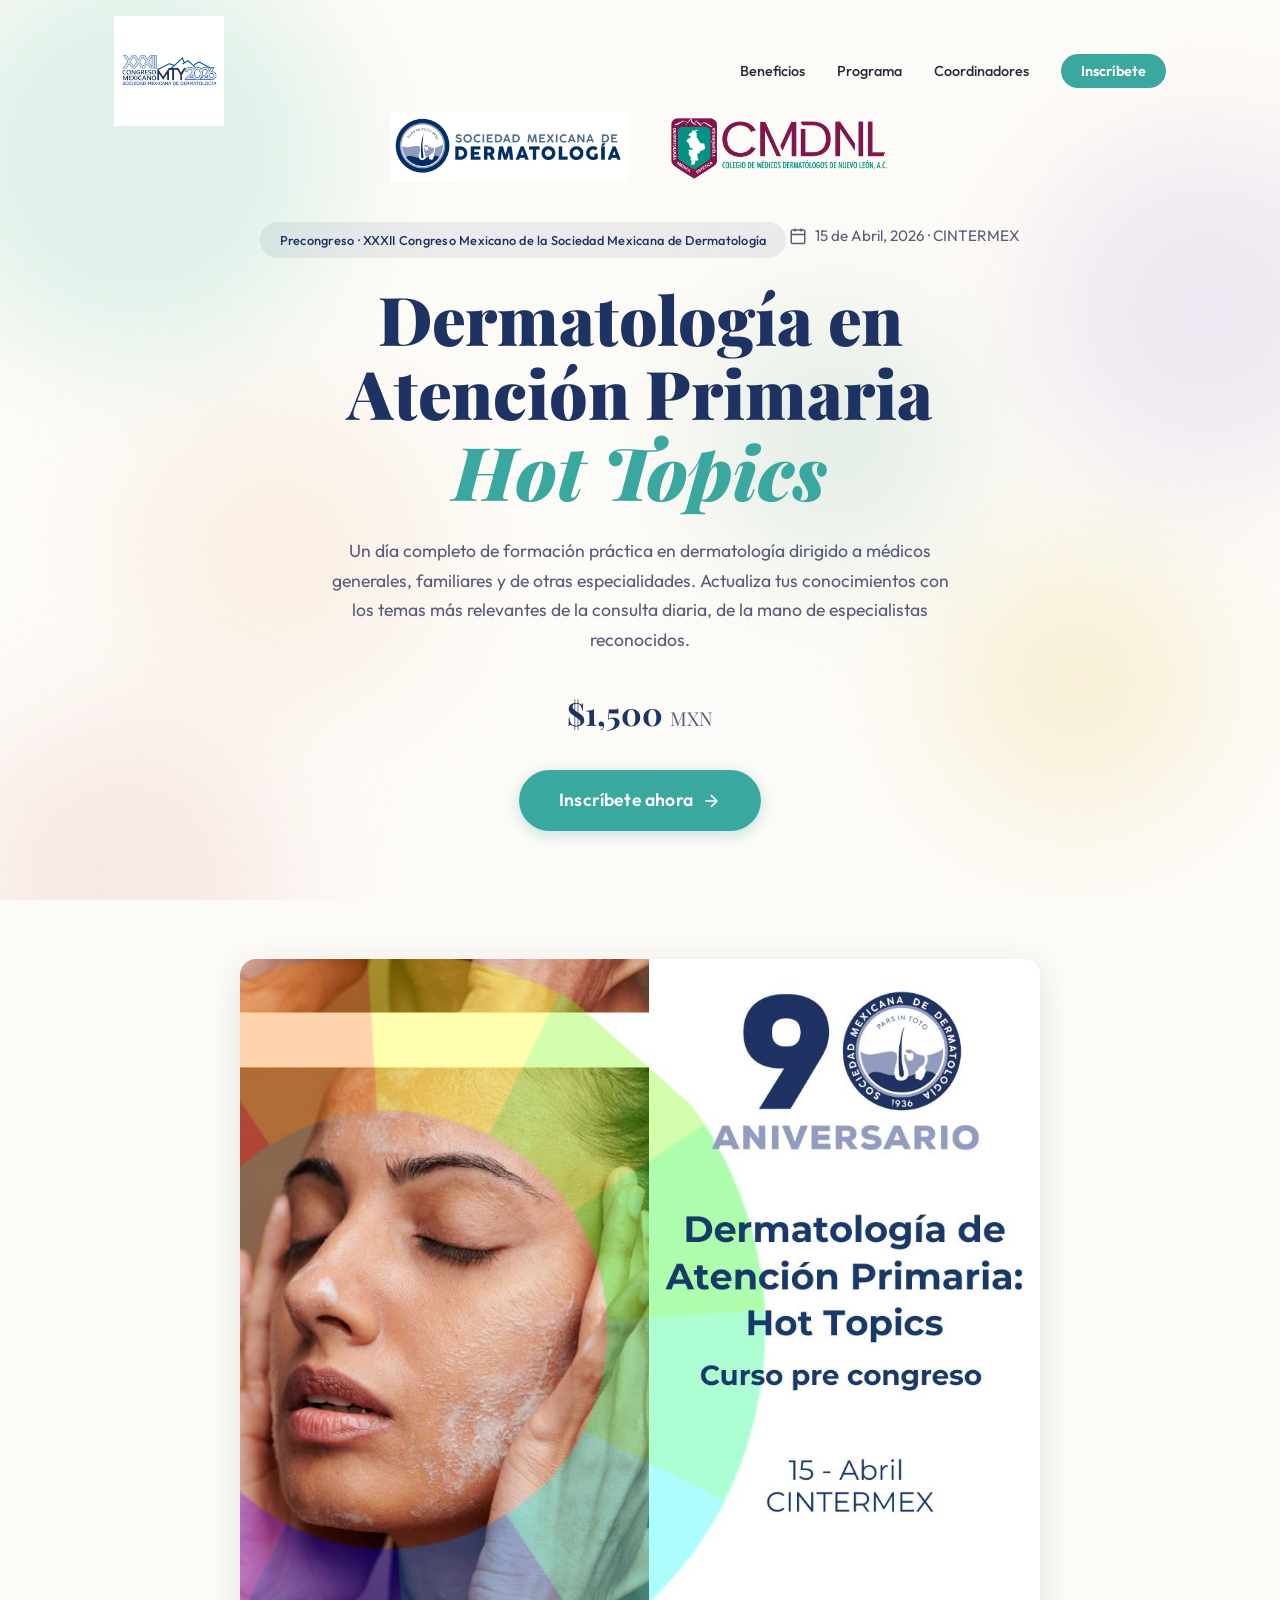
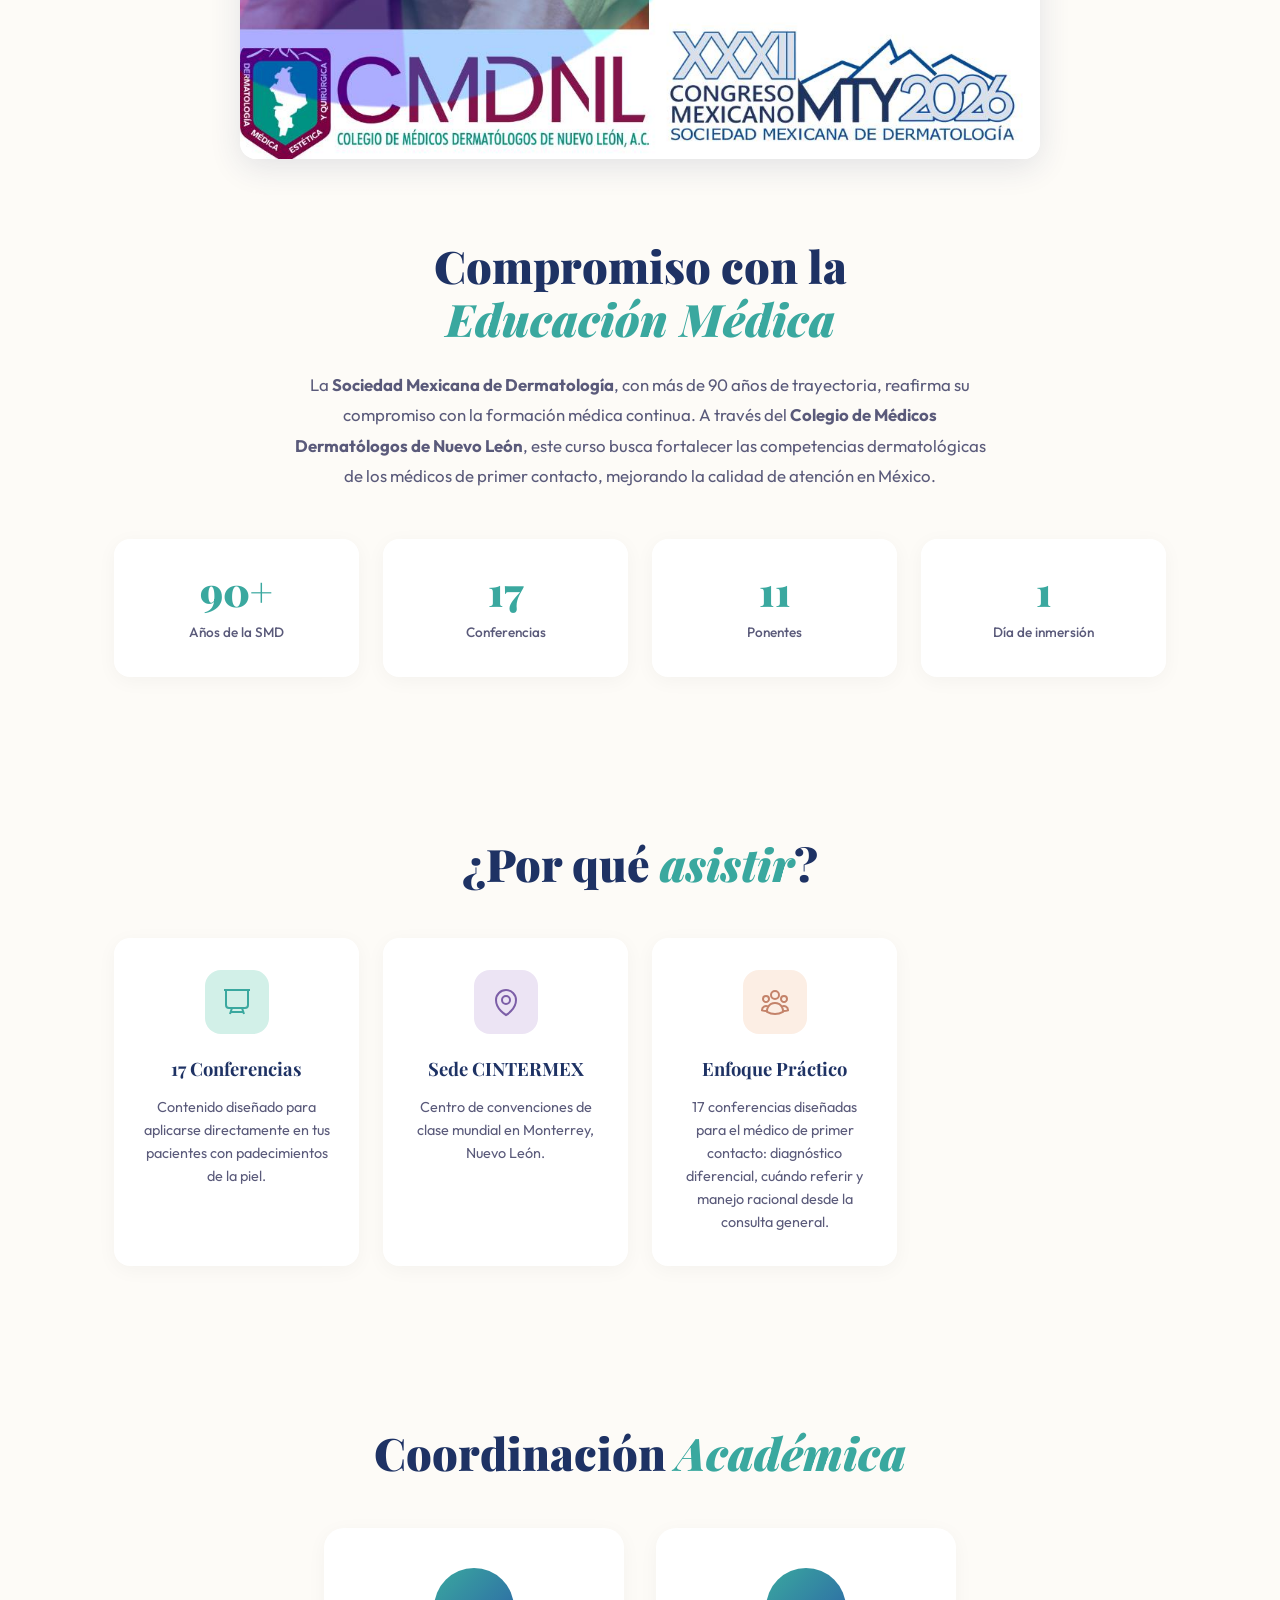
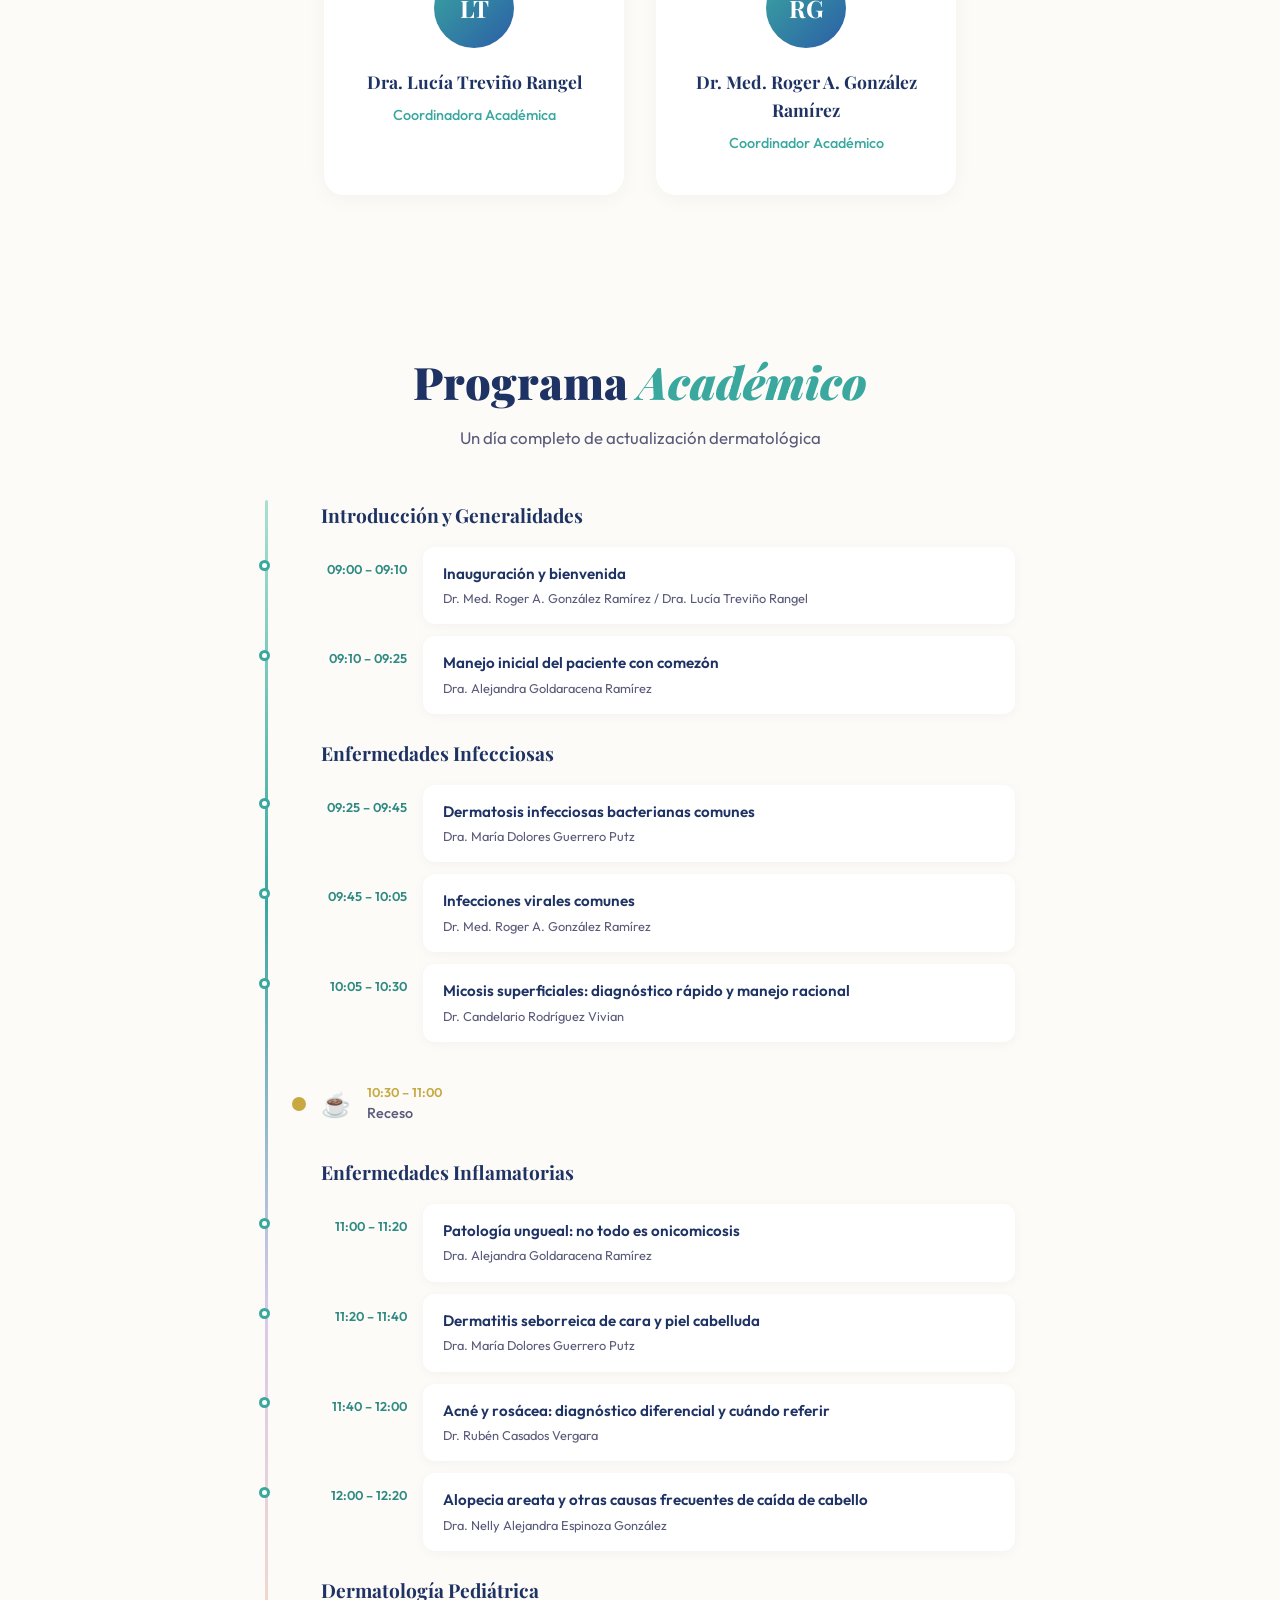
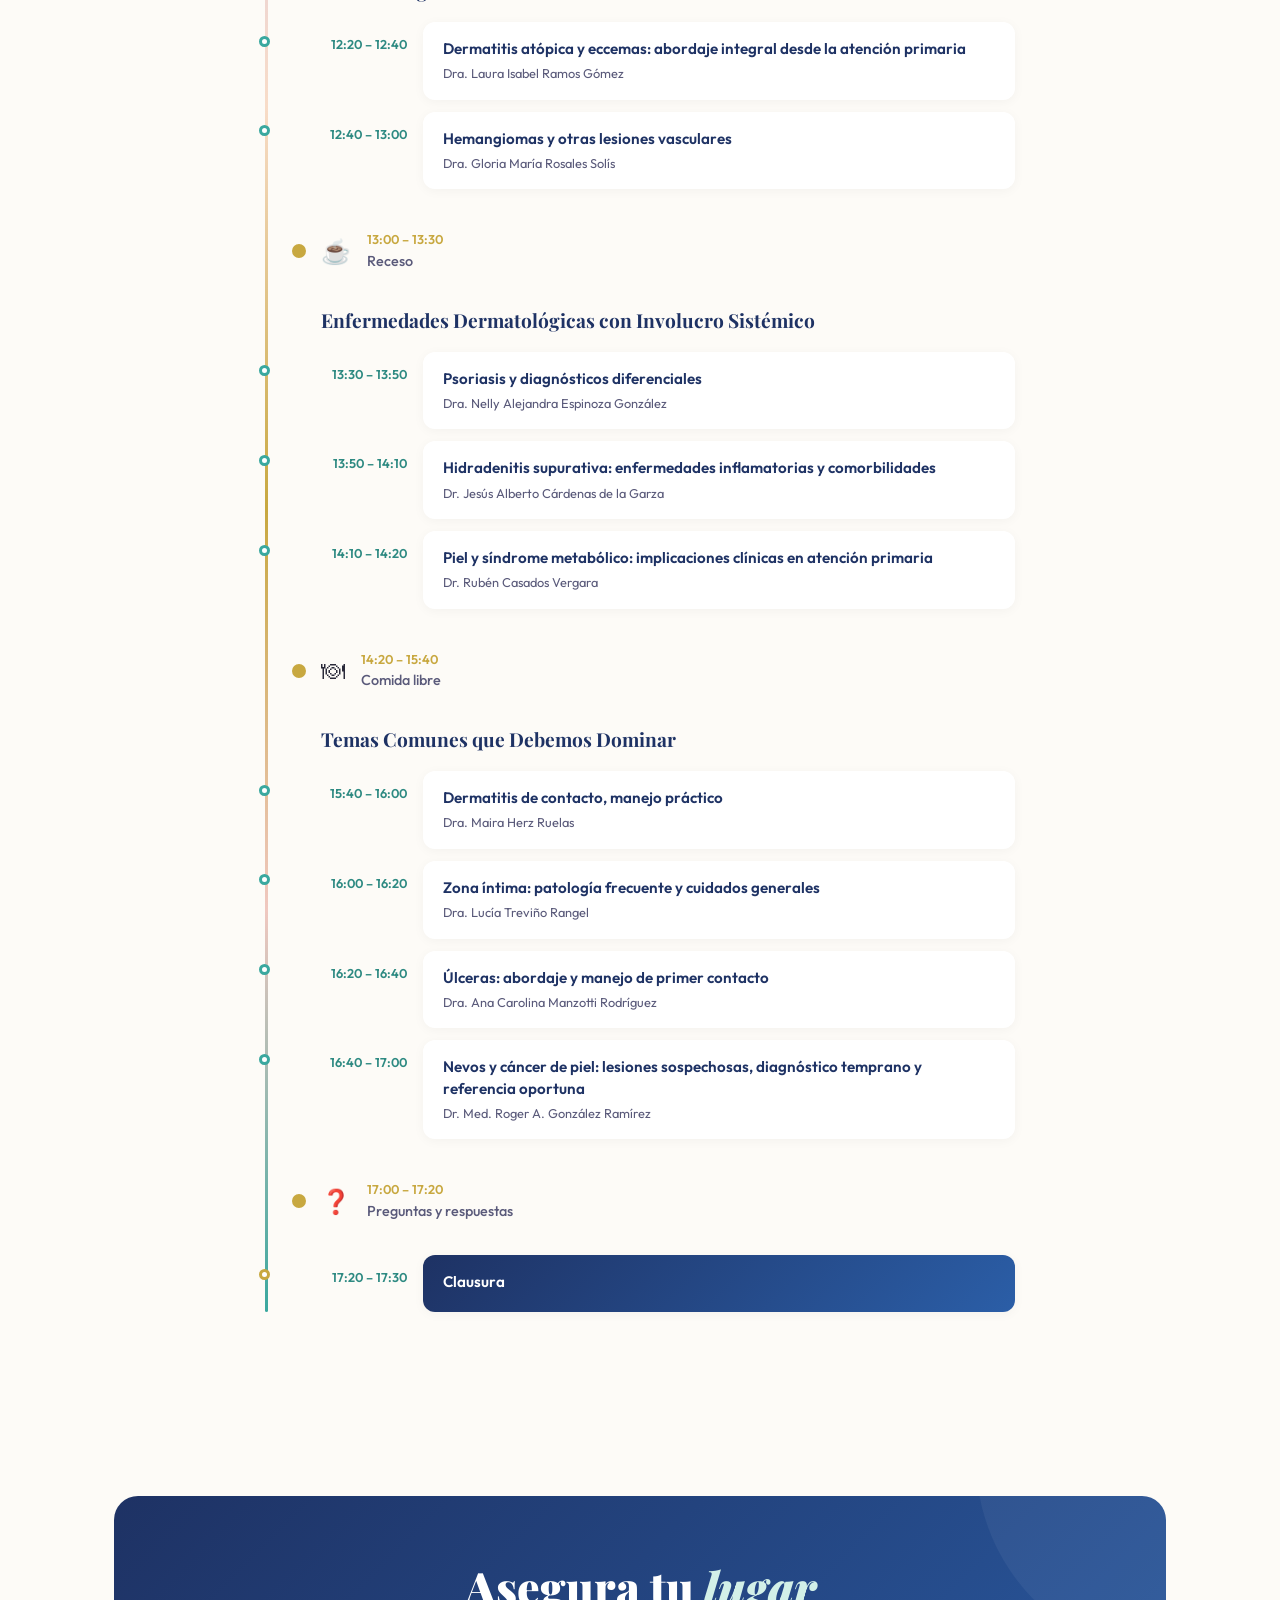
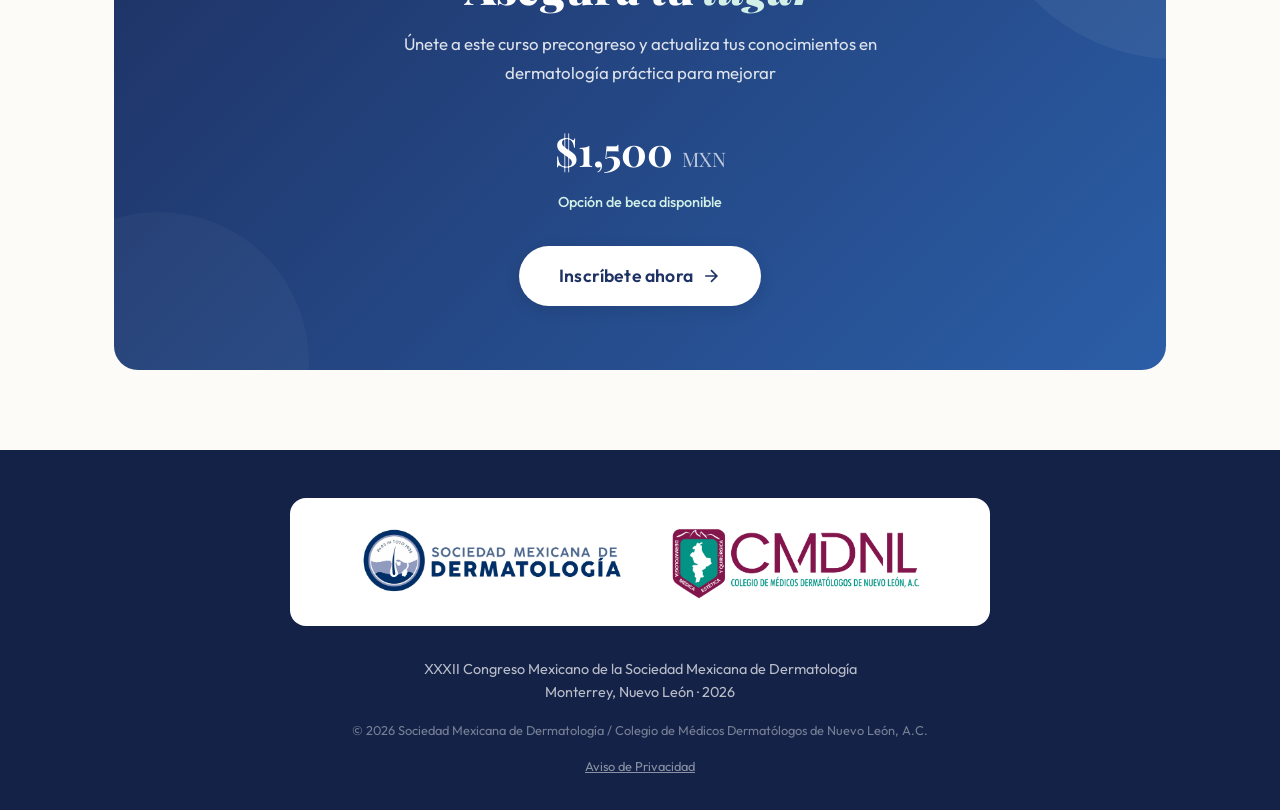
==== commit 6727ba8f: "Remove congreso logo from hero/footer (avoid repeat), enlarge nav logo - Nav logo (congreso) now 110" ====
--- a/index.html
+++ b/index.html
@@ -61,7 +61,6 @@
     <div class="hero__container">
       <div class="hero__logos reveal">
         <img src="assets/logos/smd-logo.jpeg" alt="Sociedad Mexicana de Dermatología" class="hero__logo">
-        <img src="assets/logos/smd-congreso-logo.jpeg" alt="XXXII Congreso Mexicano SMD MTY 2026" class="hero__logo hero__logo--congreso">
         <img src="assets/logos/cmdnl-logo.png" alt="Colegio de Médicos Dermatólogos de Nuevo León" class="hero__logo">
       </div>
       <div class="hero__badge reveal">
@@ -439,7 +438,6 @@
     <div class="container">
       <div class="footer__logos">
         <img src="assets/logos/smd-logo.jpeg" alt="Sociedad Mexicana de Dermatología" class="footer__logo">
-        <img src="assets/logos/smd-congreso-logo.jpeg" alt="XXXII Congreso Mexicano SMD MTY 2026" class="footer__logo">
         <img src="assets/logos/cmdnl-logo.png" alt="Colegio de Médicos Dermatólogos de Nuevo León" class="footer__logo">
       </div>
       <p class="footer__text">
--- a/css/styles.css
+++ b/css/styles.css
@@ -194,7 +194,7 @@
   justify-content: space-between;
 }
 .nav__logo {
-  height: 80px;
+  height: 110px;
   width: auto;
   object-fit: contain;
   object-position: center;
@@ -954,10 +954,12 @@
   .registration__card { padding: 3rem 1.5rem; }
   .registration__amount { font-size: 2rem; }
 
+  /* Nav mobile */
+  .nav__logo { height: 80px; }
+
   /* Footer mobile */
   .hero__logos { gap: 1.5rem; }
   .hero__logo { height: 50px; }
-  .hero__logo--congreso { height: 60px; }
   .footer__logos { gap: 1.5rem; padding: 1rem 1.5rem; }
   .footer__logo { height: 40px; }
 
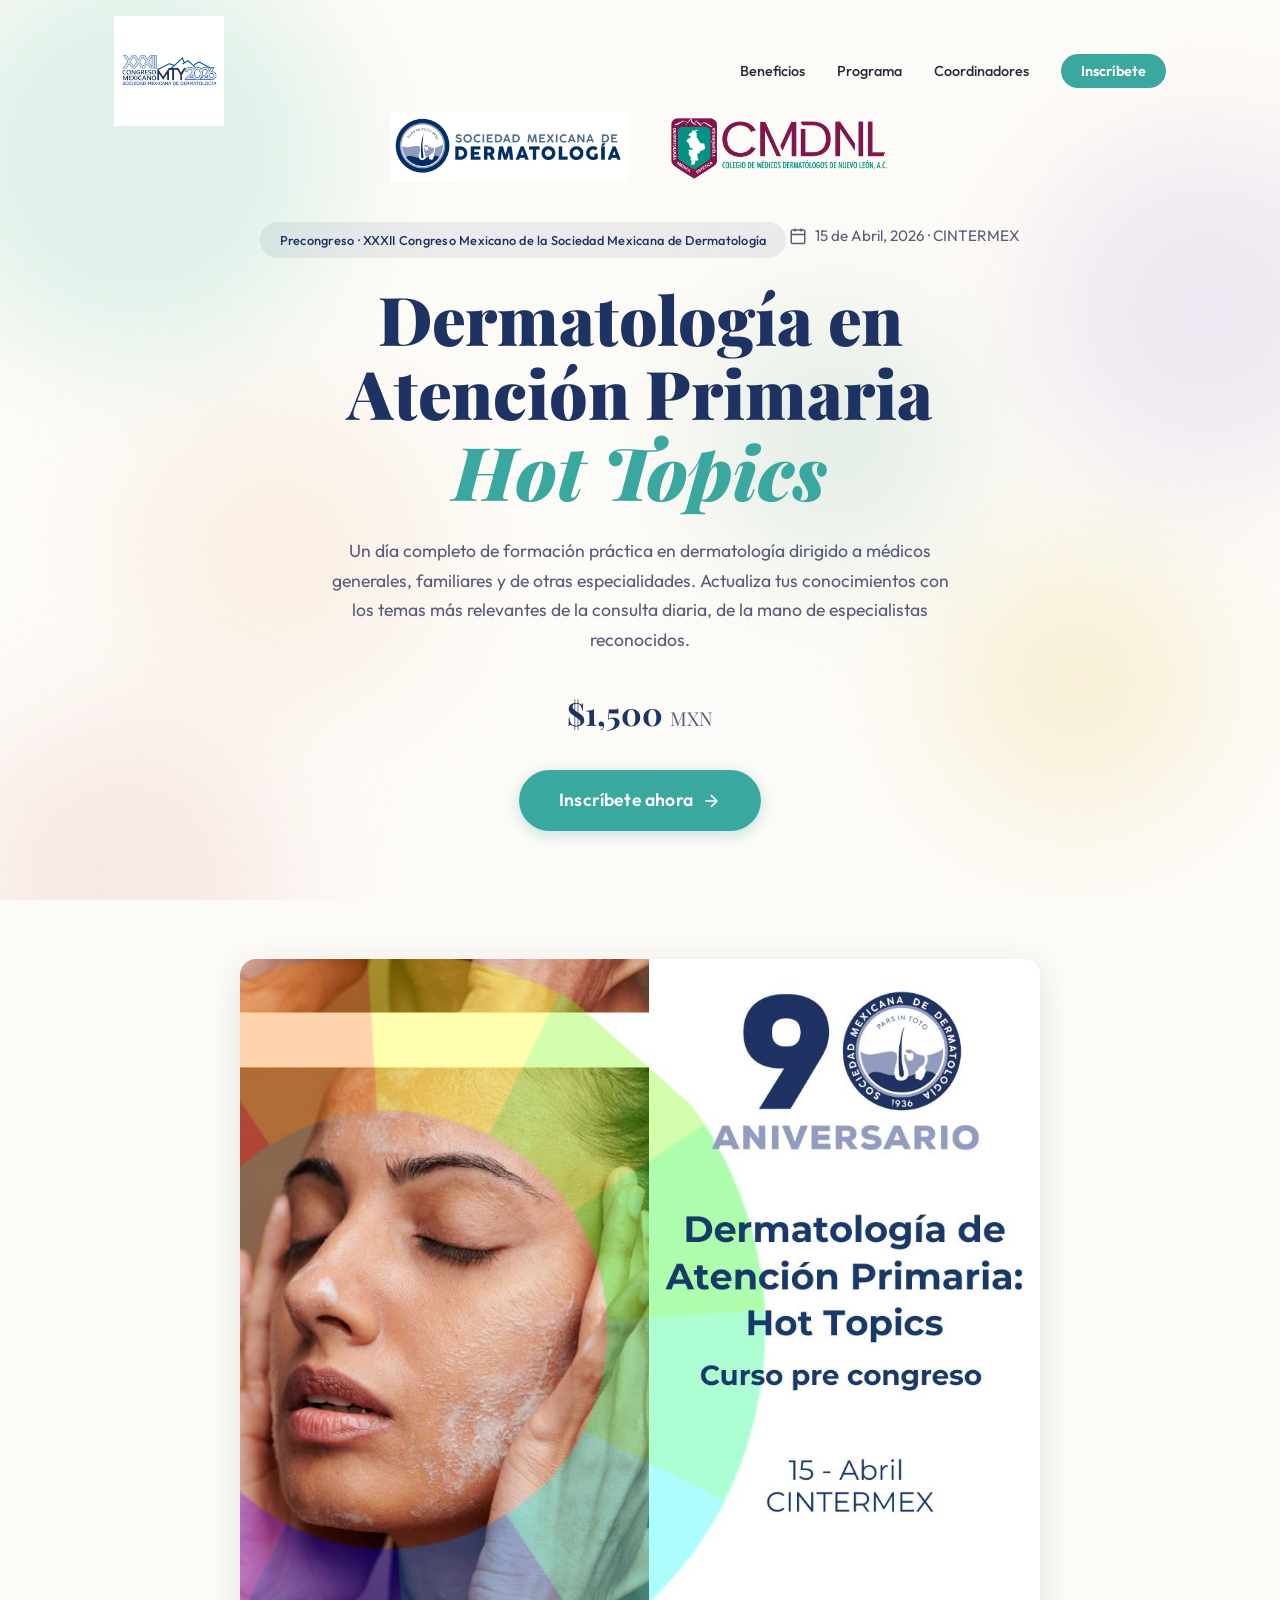
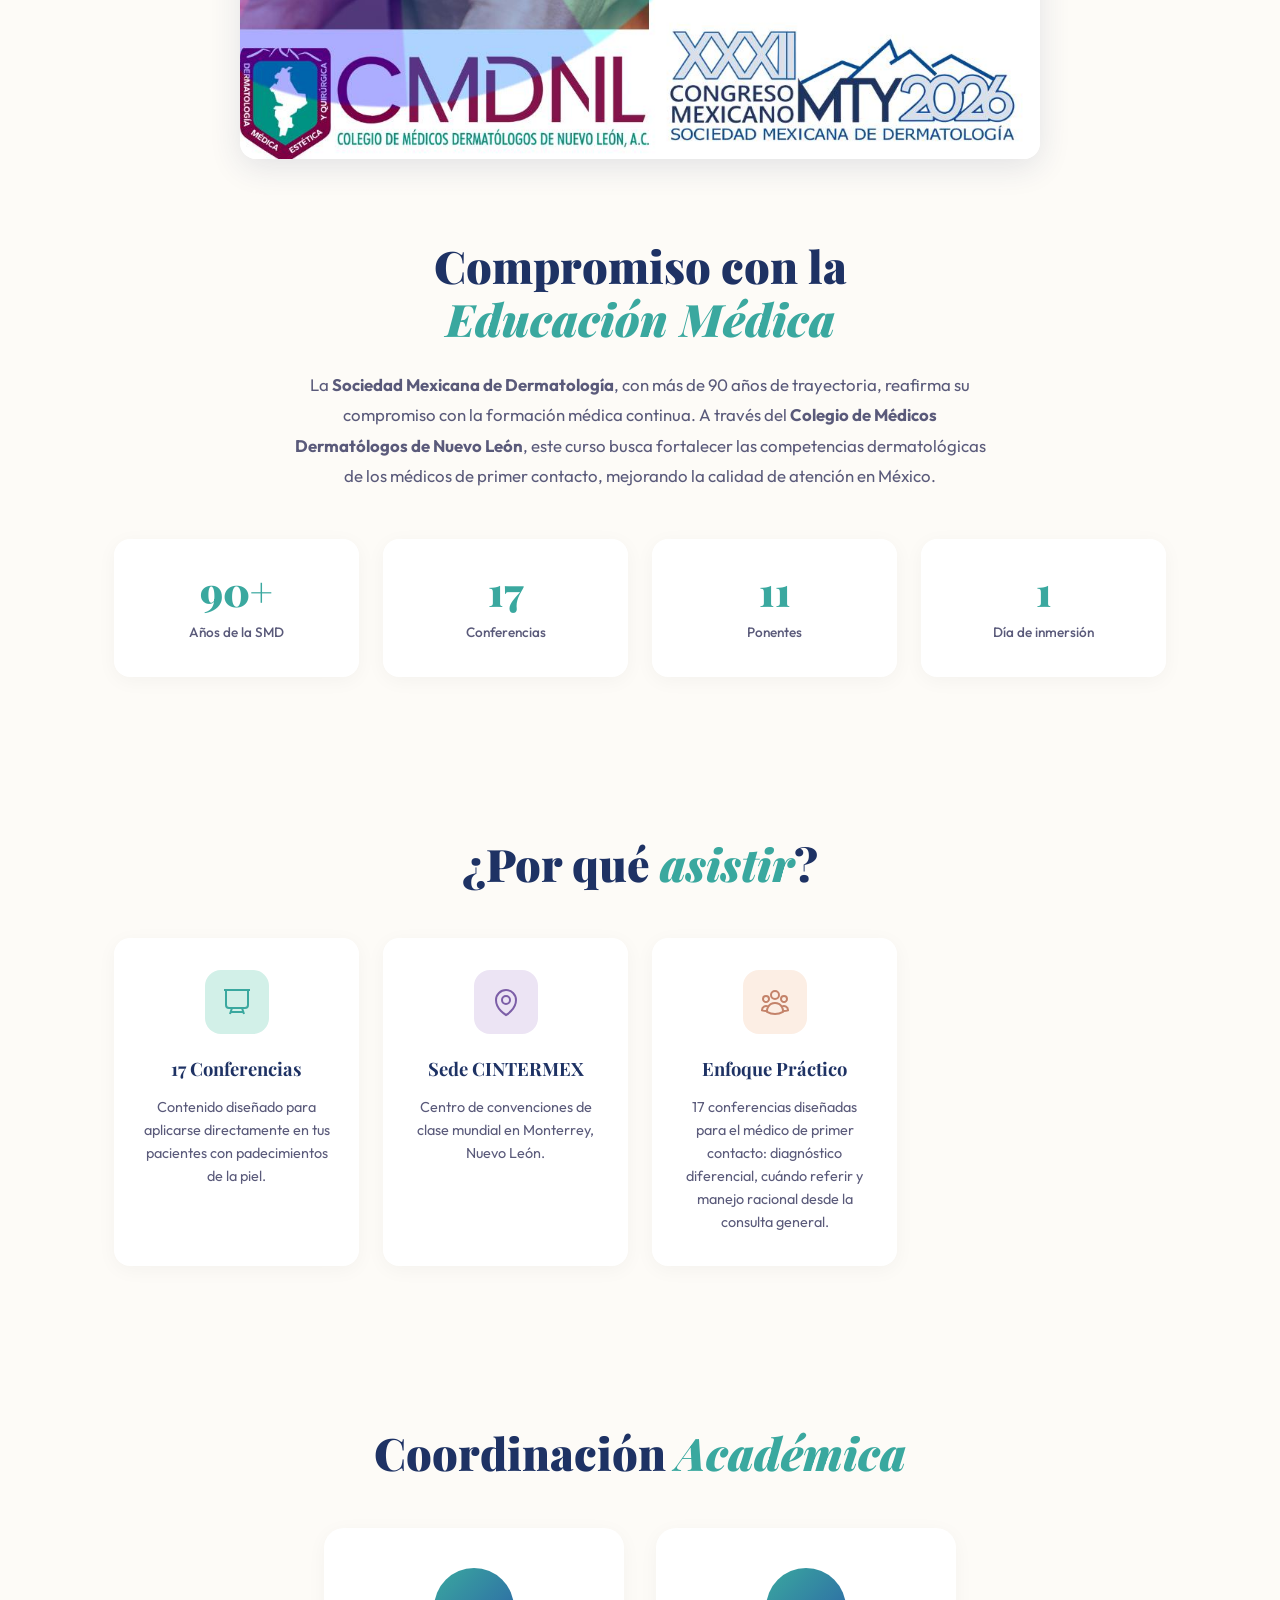
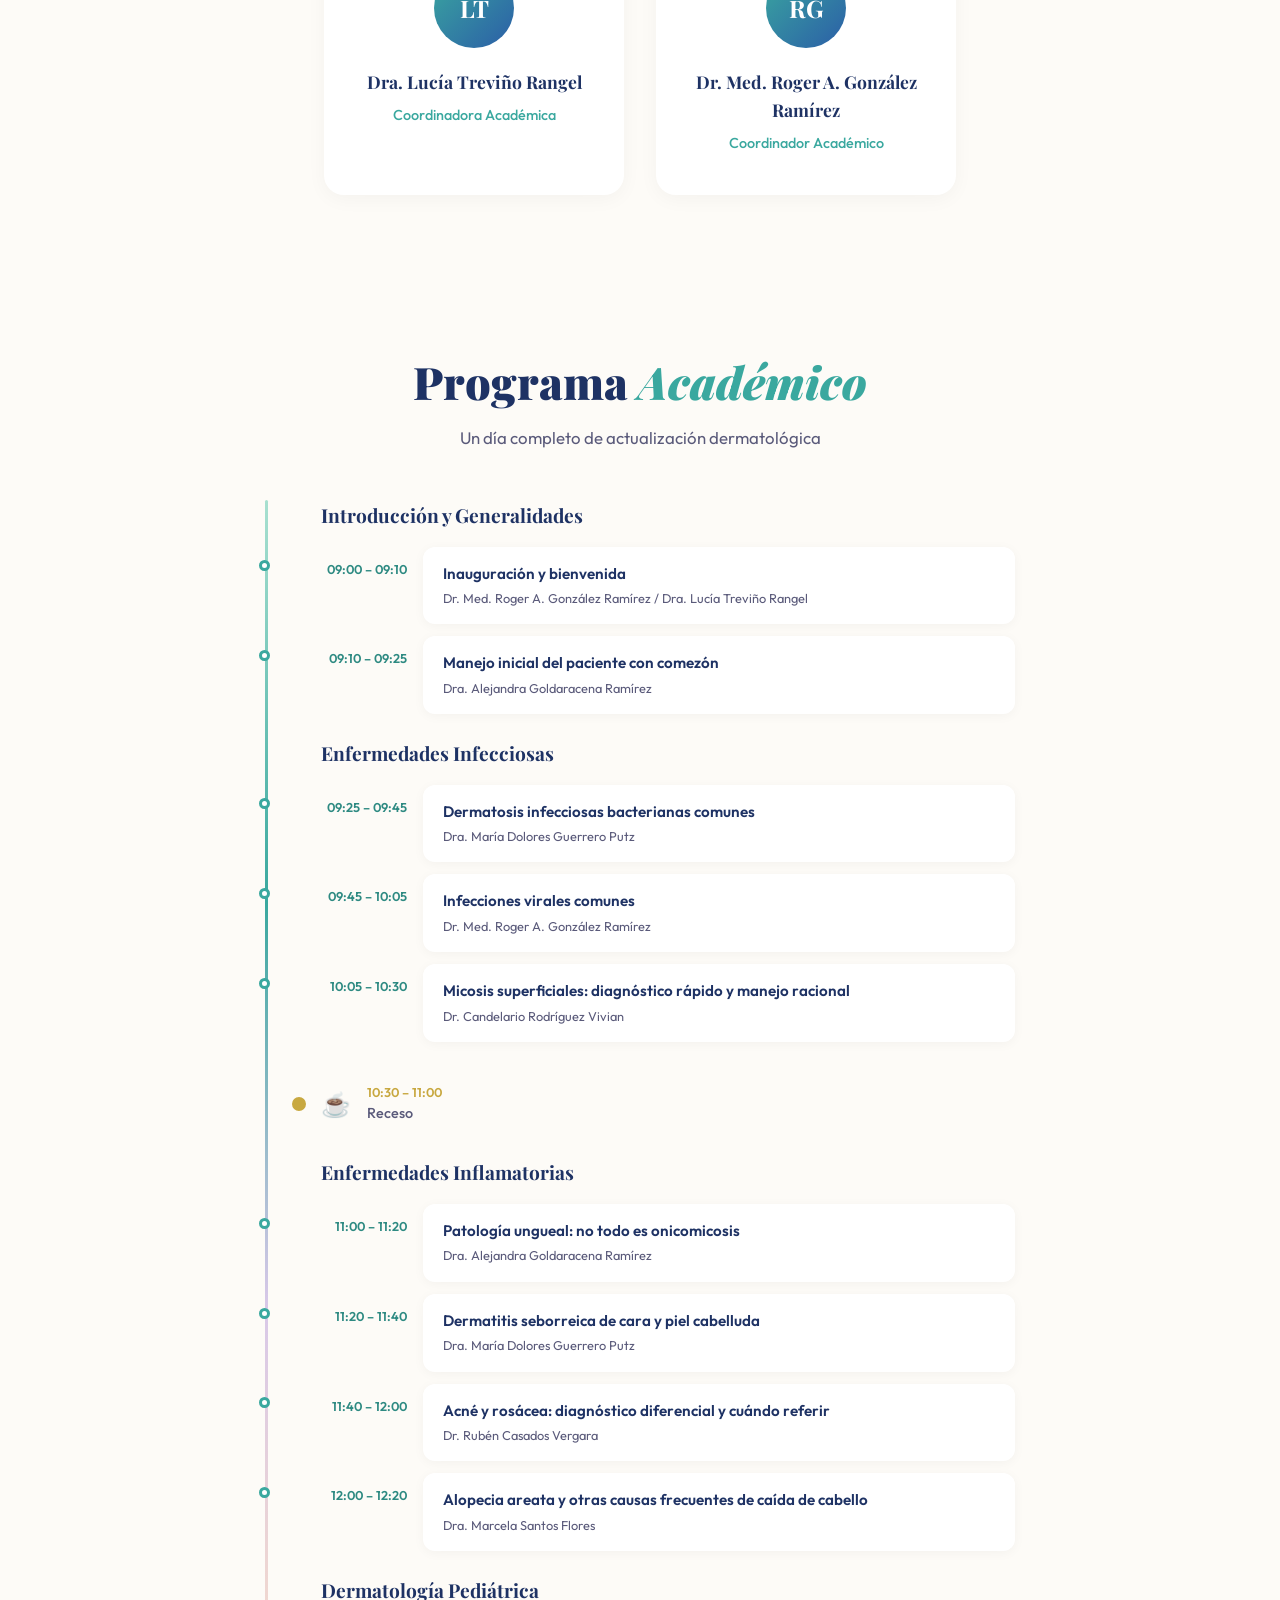
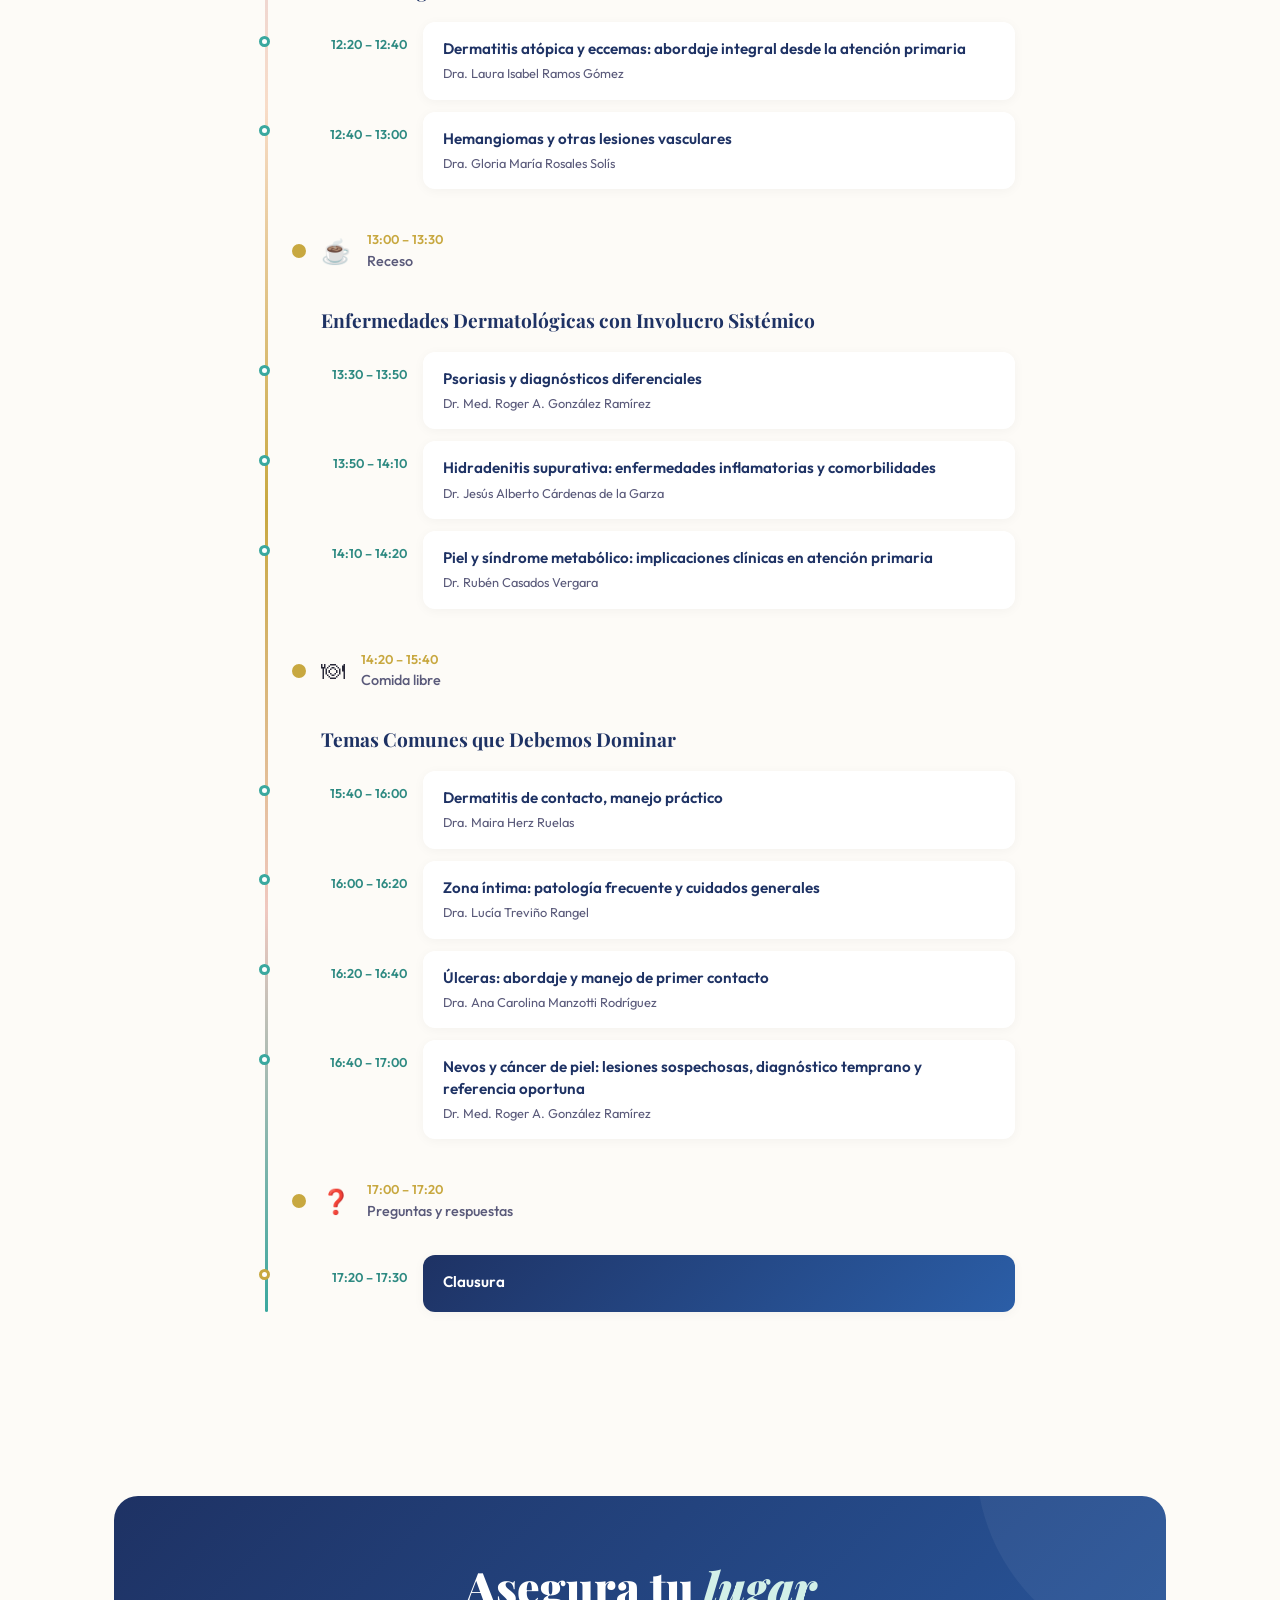
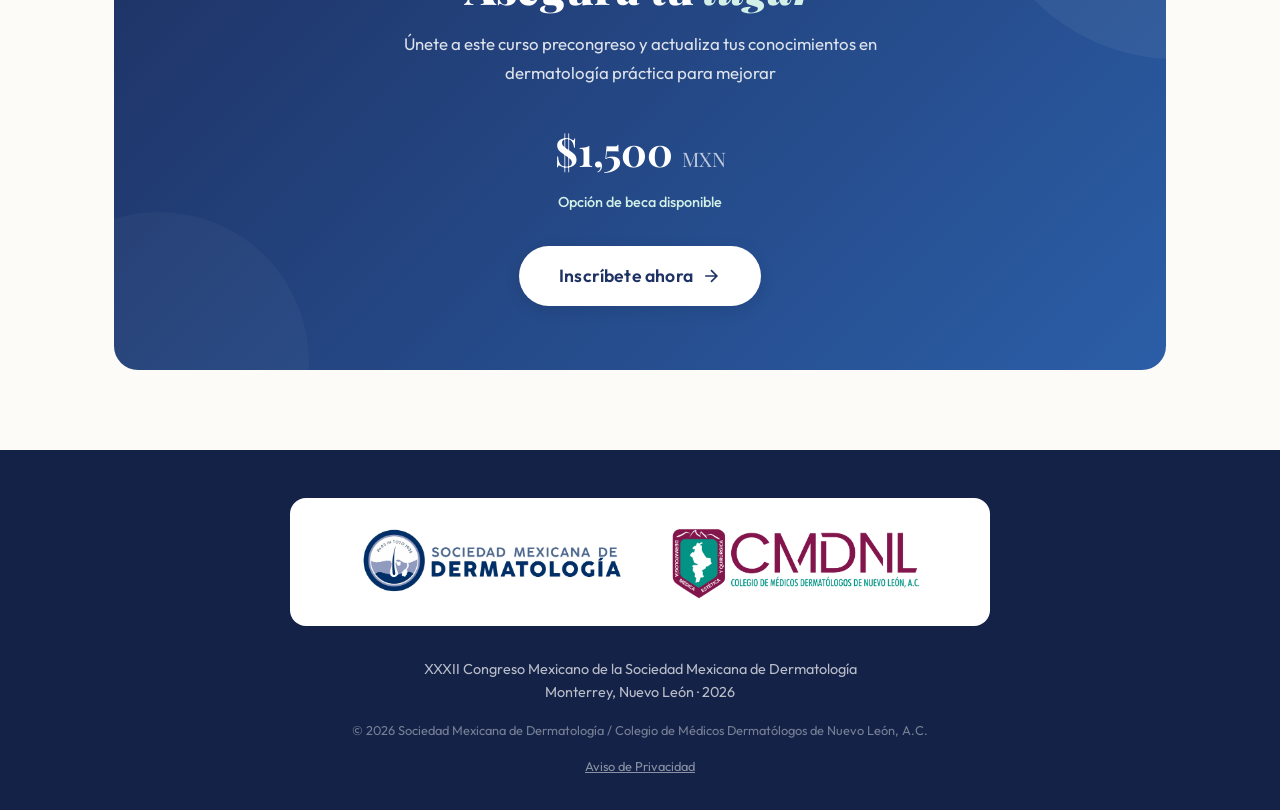
==== commit bd673d89: "Update program: Marcela Santos replaces Nelly Espinoza, Roger takes Psoriasis, 12 ponentes" ====
--- a/index.html
+++ b/index.html
@@ -8,7 +8,7 @@
 
   <!-- Open Graph -->
   <meta property="og:title" content="Dermatología en Atención Primaria: Hot Topics">
-  <meta property="og:description" content="Curso precongreso para médicos de primer contacto. 18 conferencias, 13 ponentes. 15 de abril 2026, CINTERMEX Monterrey.">
+  <meta property="og:description" content="Curso precongreso para médicos de primer contacto. 18 conferencias, 12 ponentes. 15 de abril 2026, CINTERMEX Monterrey.">
   <meta property="og:image" content="https://derma-hot-topics.vercel.app/assets/images/visual-simposium.jpeg">
   <meta property="og:image:width" content="1080">
   <meta property="og:image:height" content="1080">
@@ -280,7 +280,7 @@
             <div class="timeline__dot"></div>
             <div class="timeline__card">
               <h4>Alopecia areata y otras causas frecuentes de caída de cabello</h4>
-              <p>Dra. Nelly Alejandra Espinoza González</p>
+              <p>Dra. Marcela Santos Flores</p>
             </div>
           </div>
         </div>
@@ -323,7 +323,7 @@
             <div class="timeline__dot"></div>
             <div class="timeline__card">
               <h4>Psoriasis y diagnósticos diferenciales</h4>
-              <p>Dra. Nelly Alejandra Espinoza González</p>
+              <p>Dr. Med. Roger A. González Ramírez</p>
             </div>
           </div>
           <div class="timeline__item">
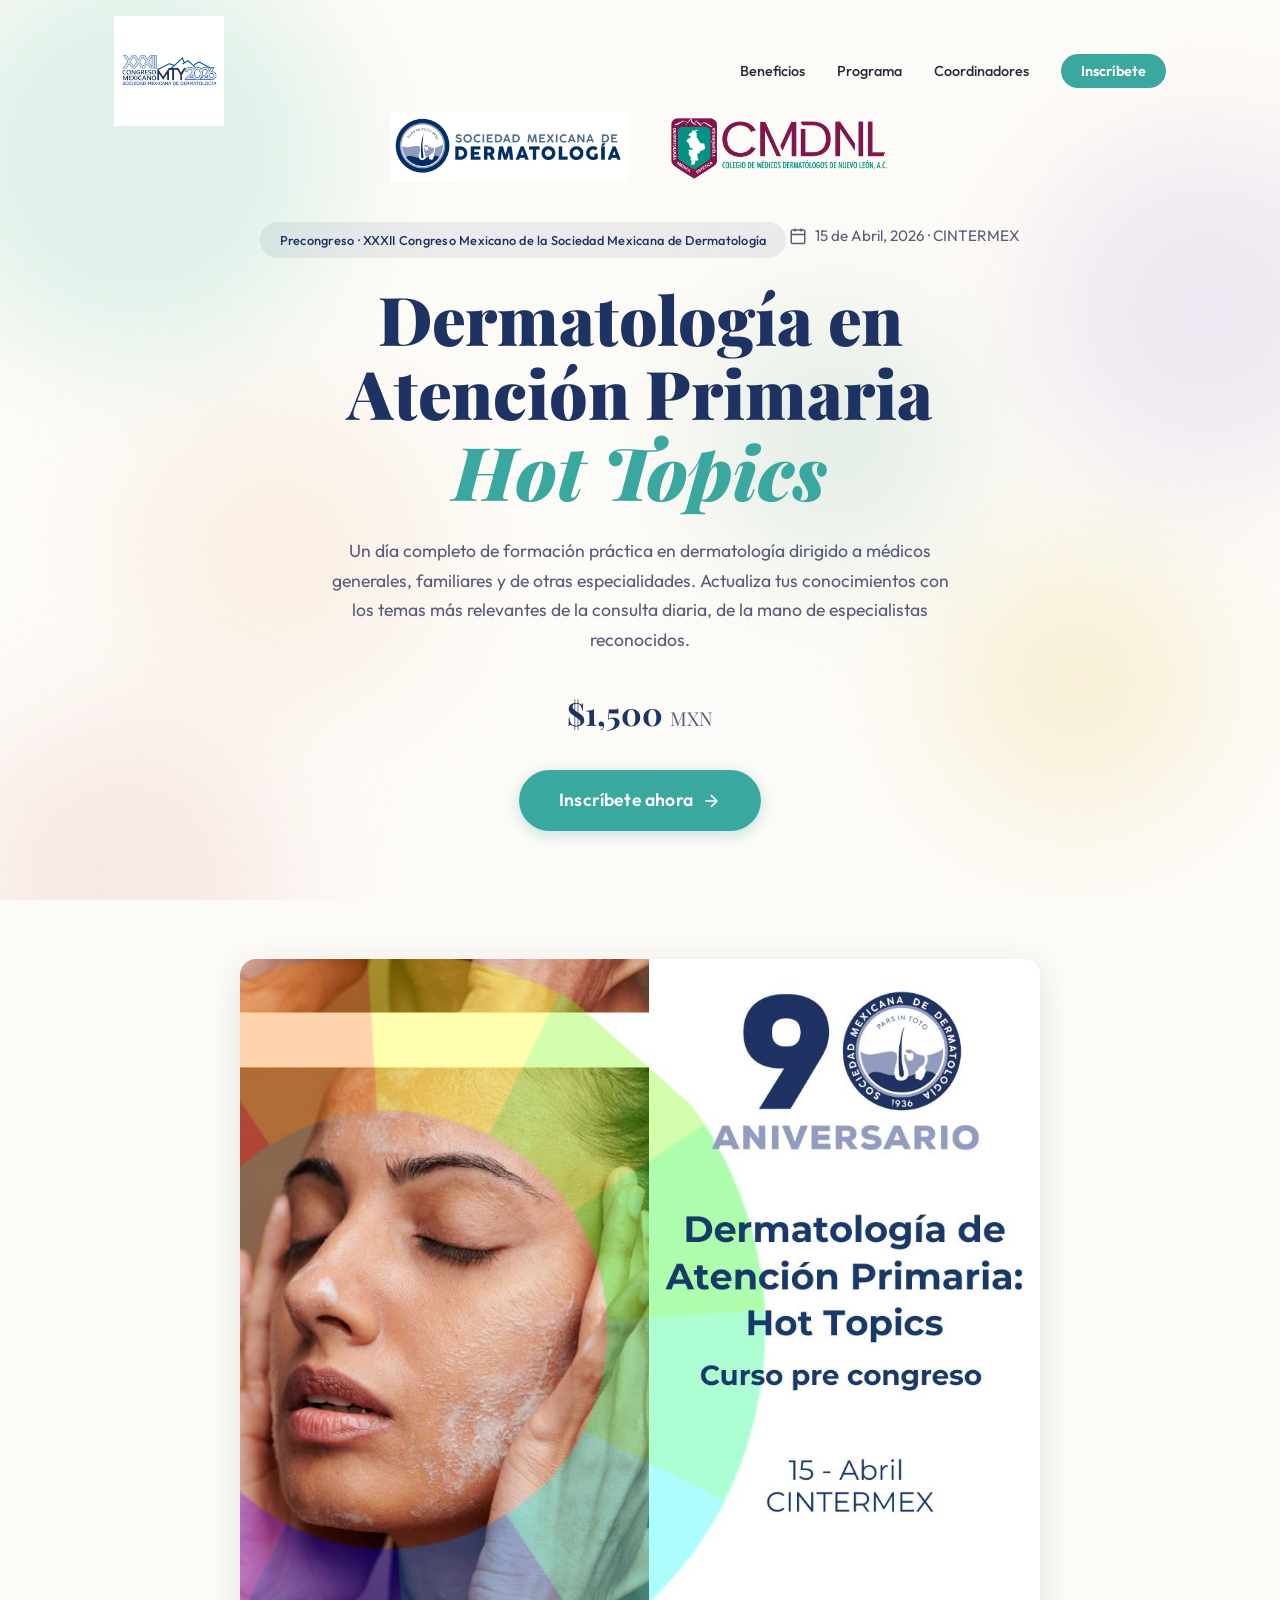
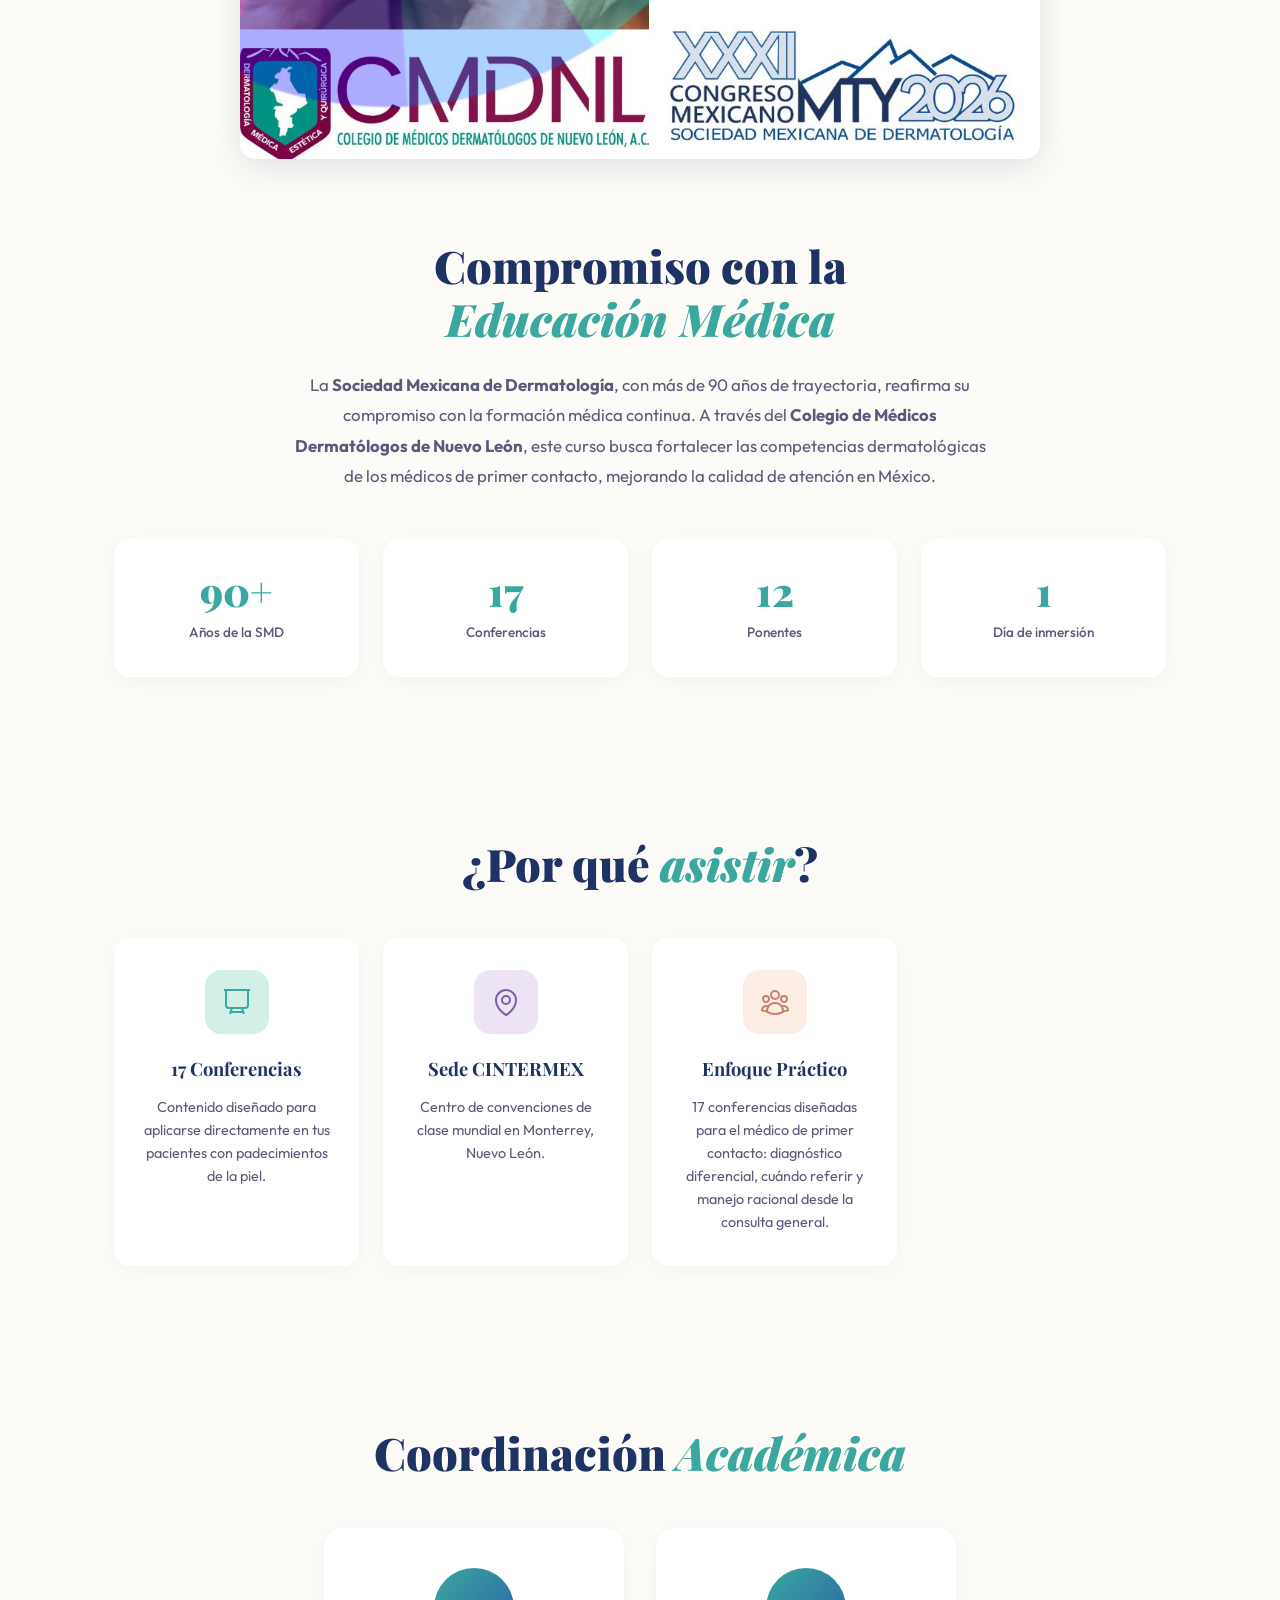
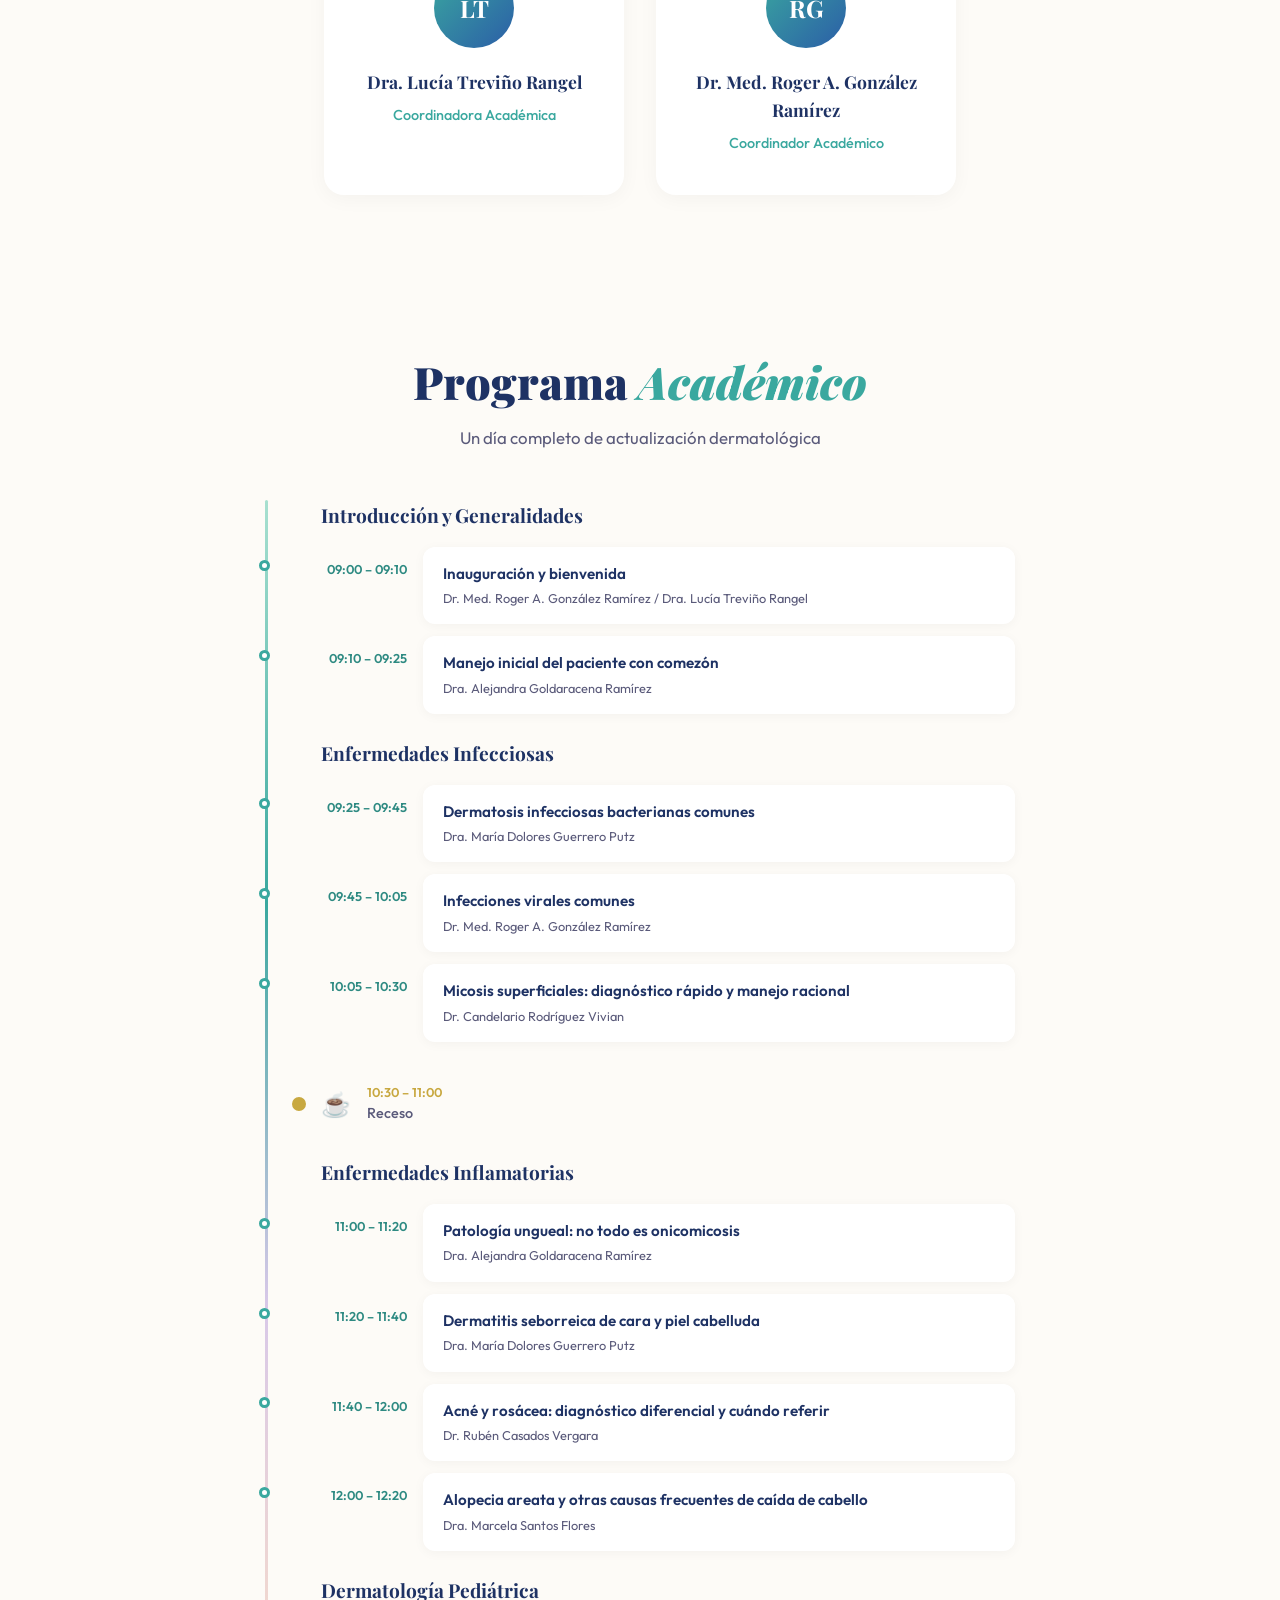
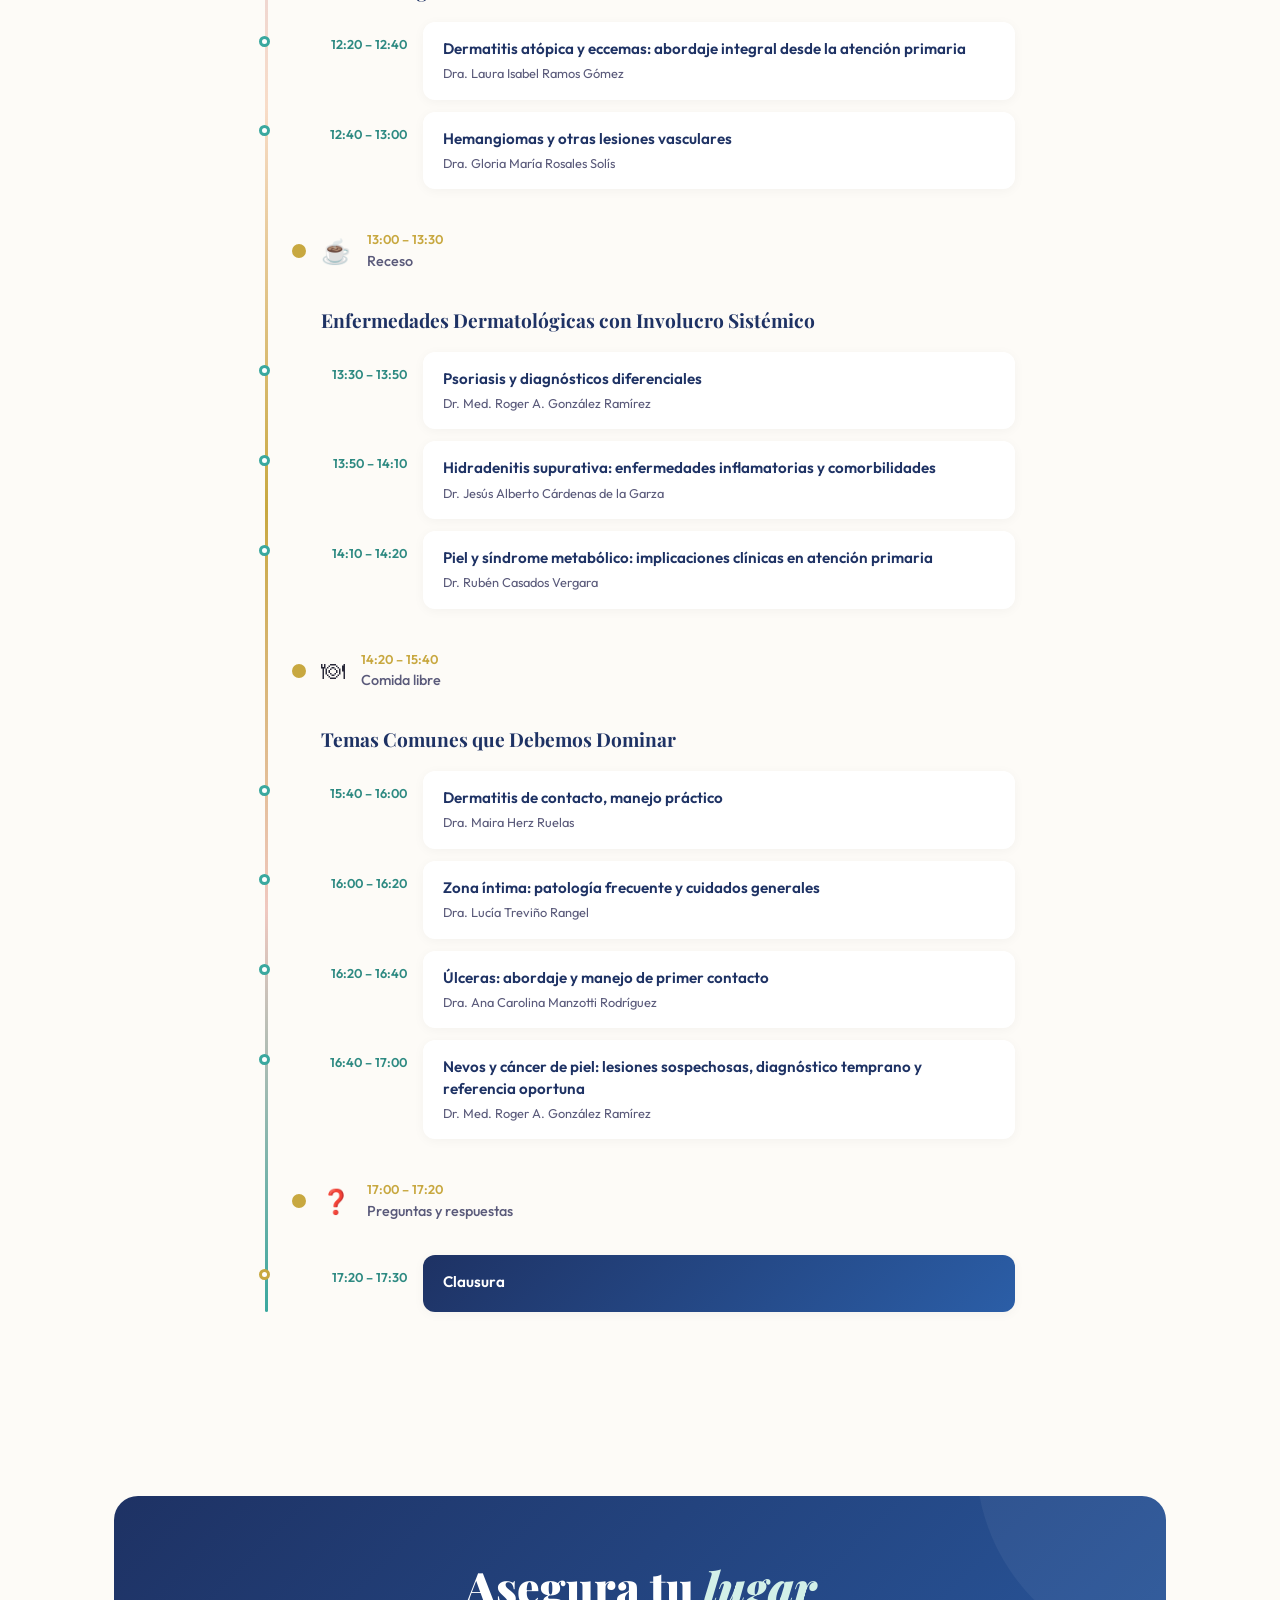
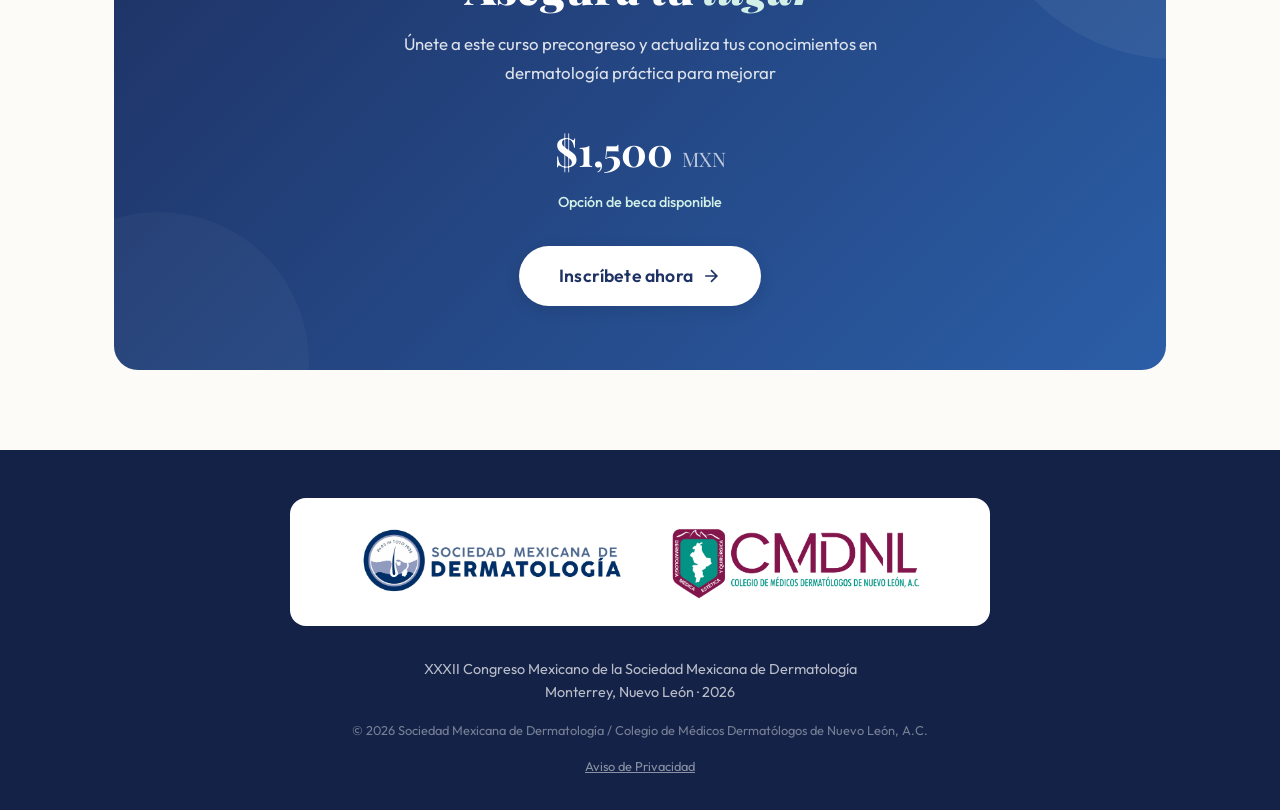
==== commit faee4f57: "Fix: stat shows 12 ponentes (was 11)" ====
--- a/index.html
+++ b/index.html
@@ -121,7 +121,7 @@
           <span class="stat__label">Conferencias</span>
         </div>
         <div class="stat">
-          <span class="stat__number">11</span>
+          <span class="stat__number">12</span>
           <span class="stat__label">Ponentes</span>
         </div>
         <div class="stat">
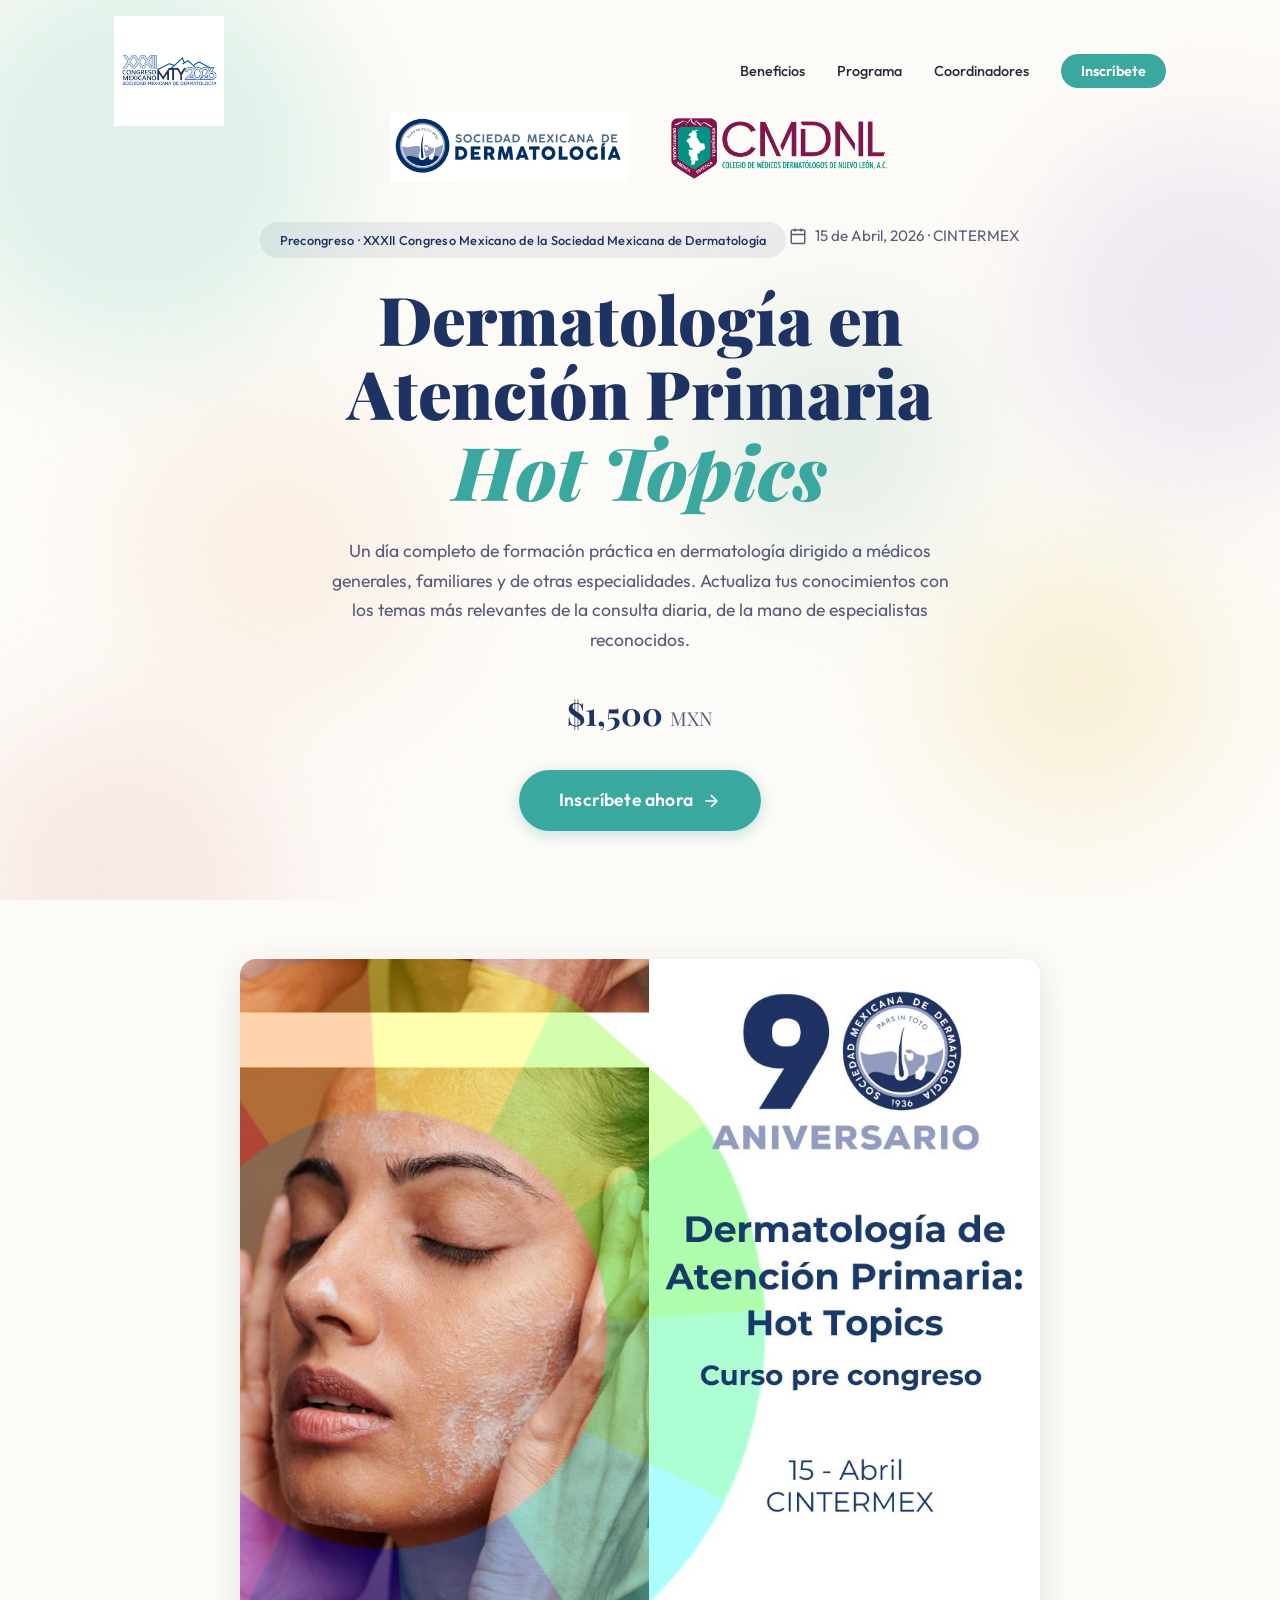
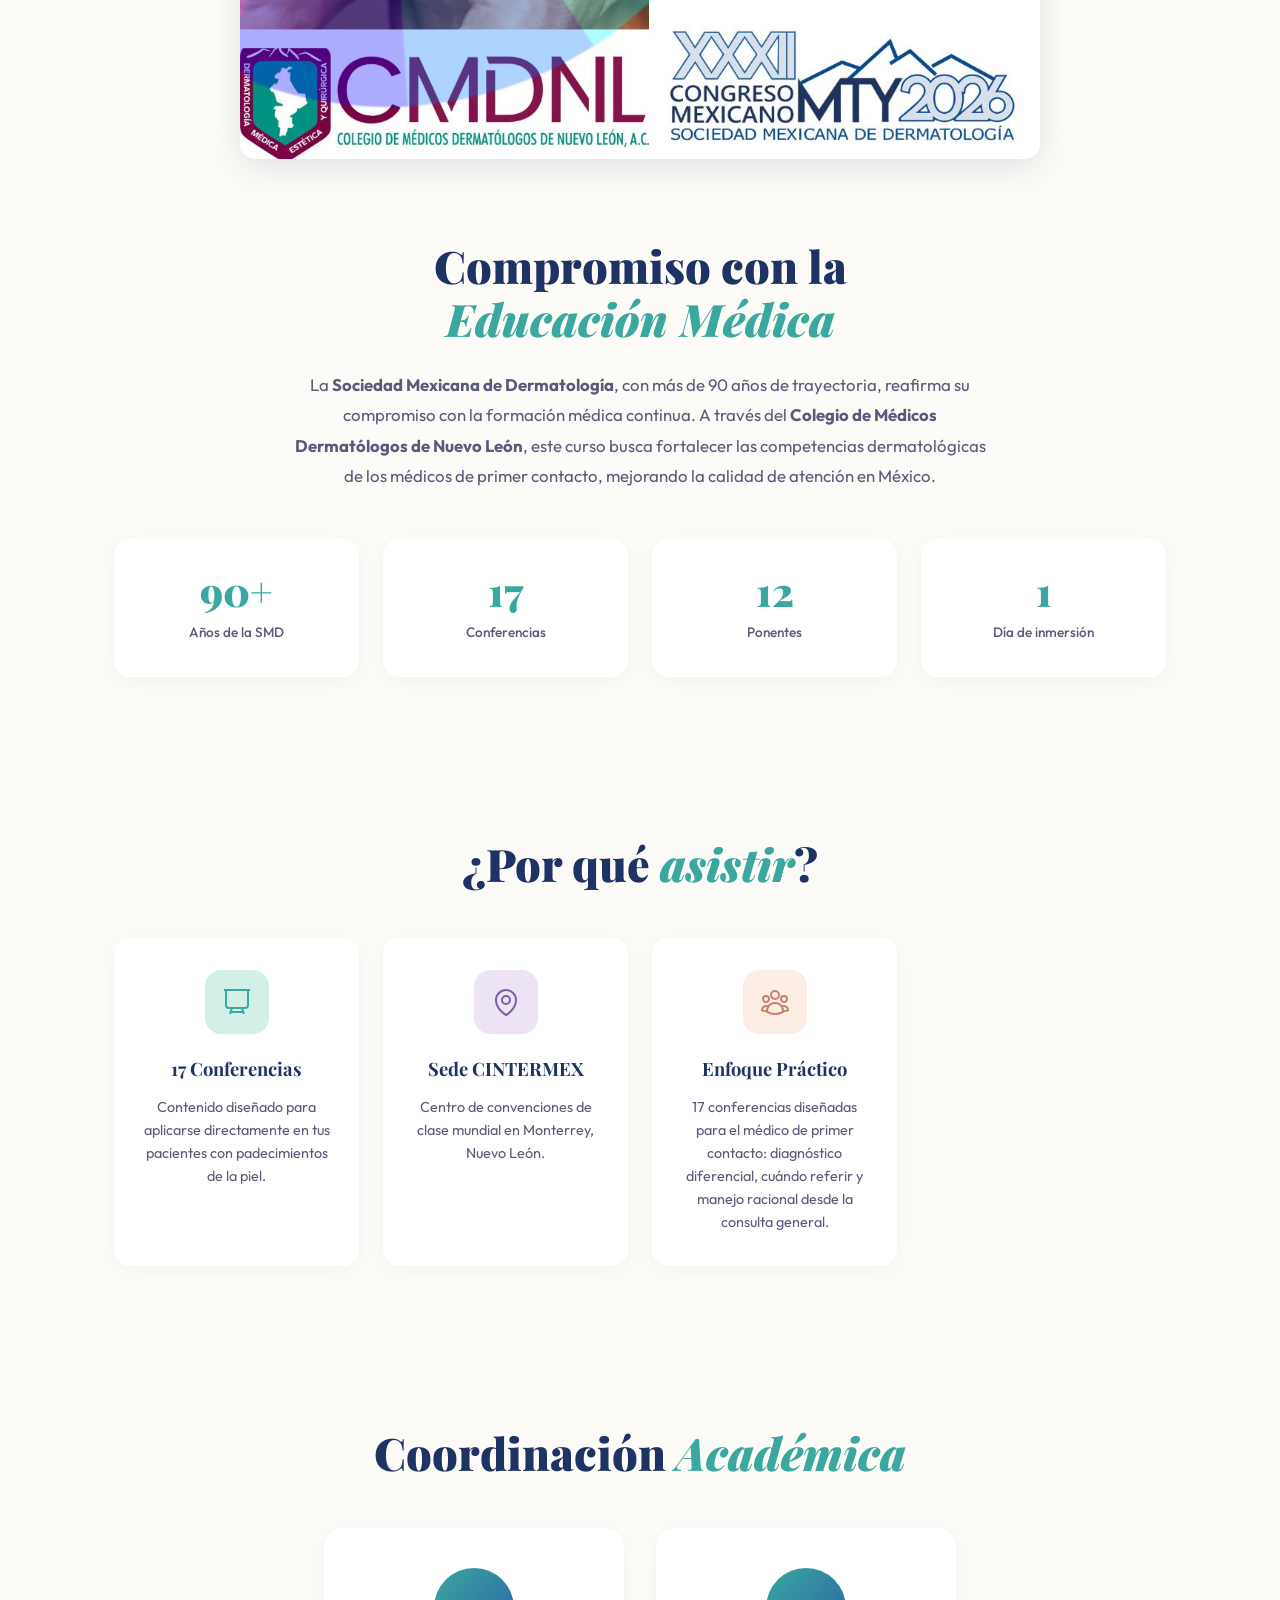
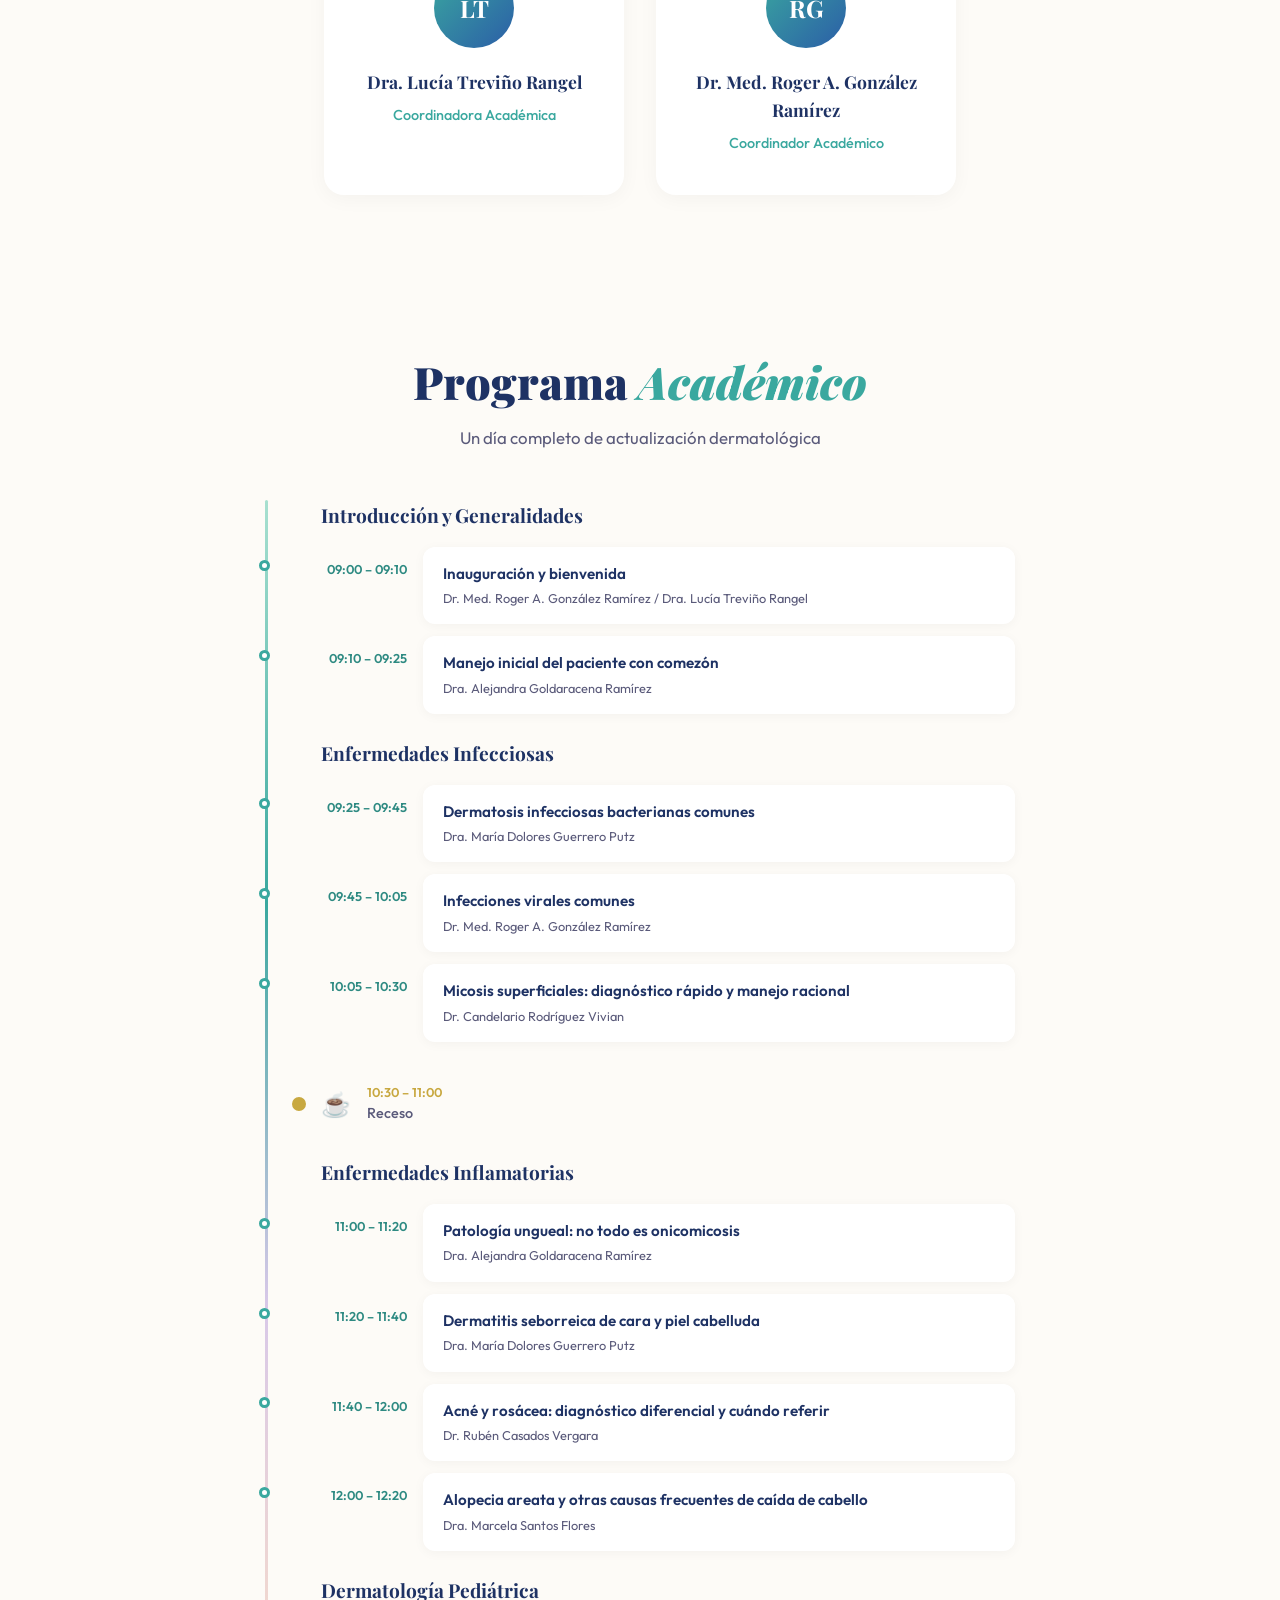
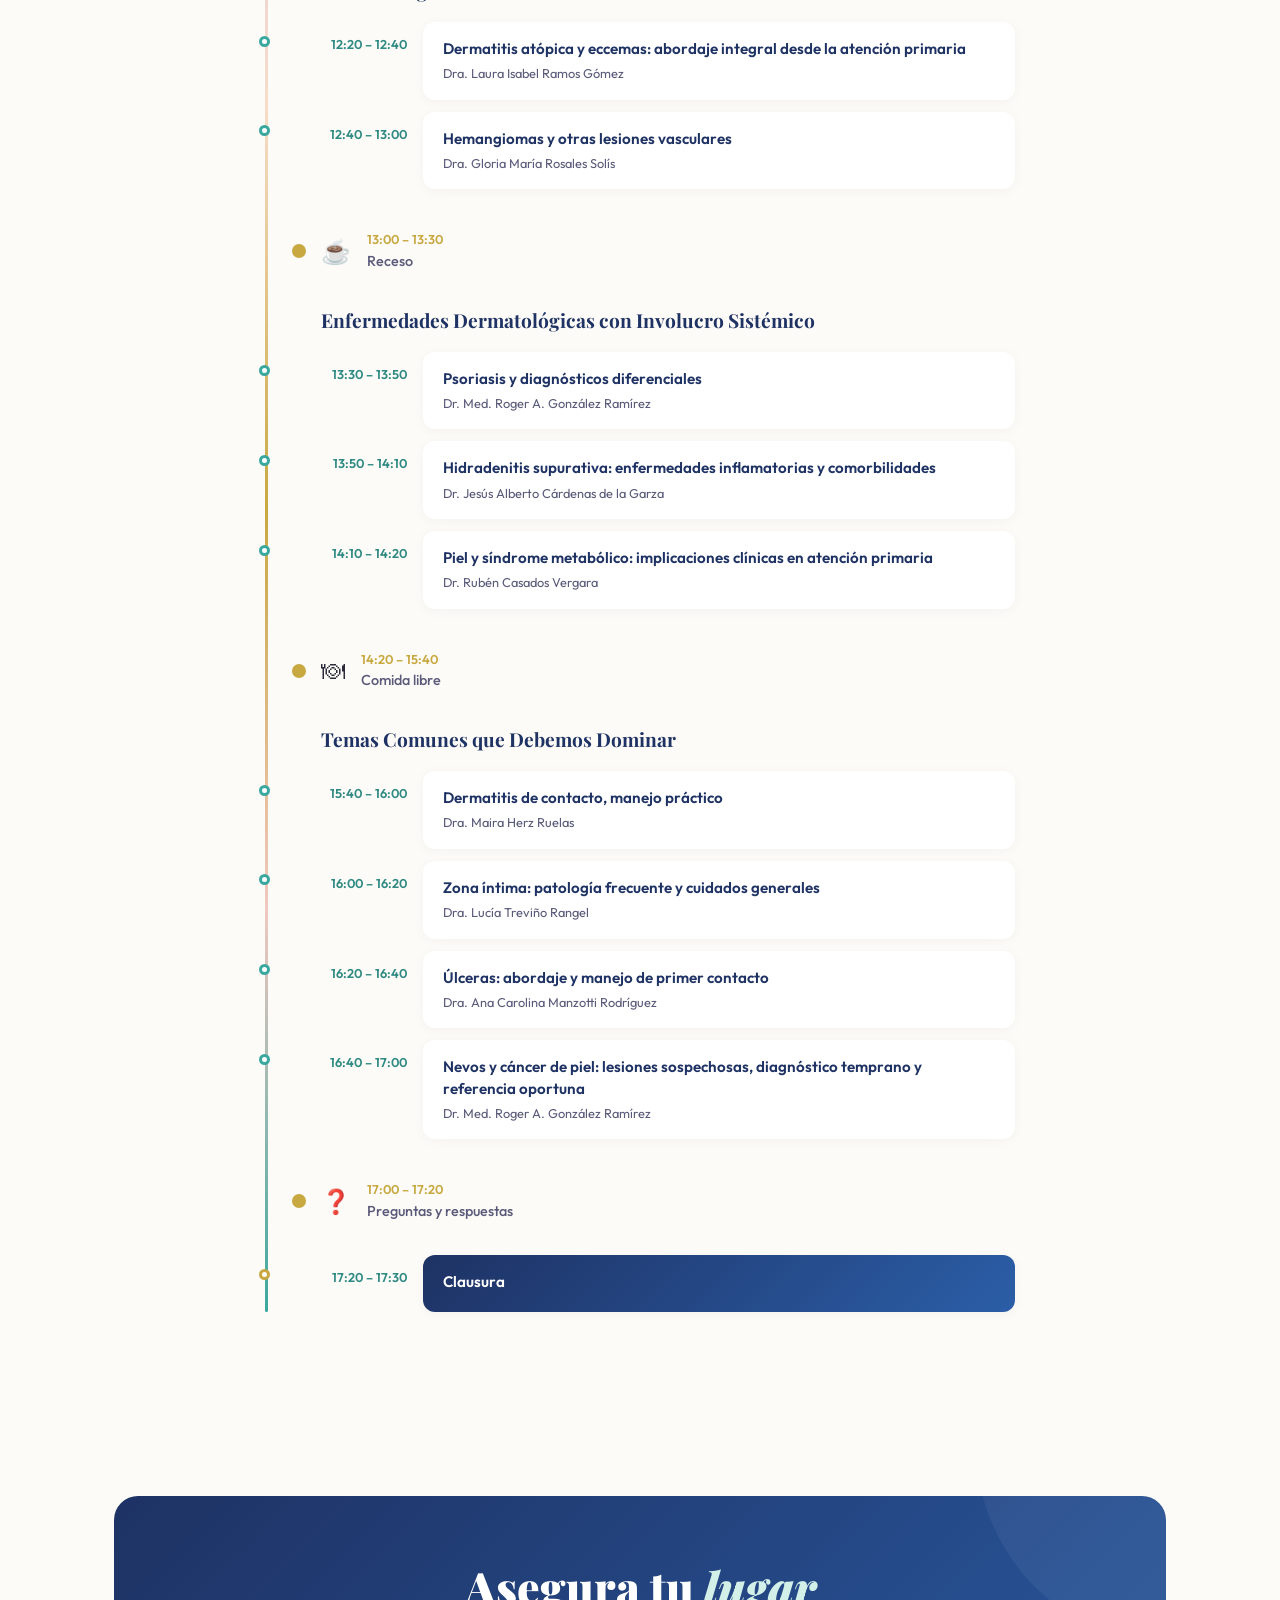
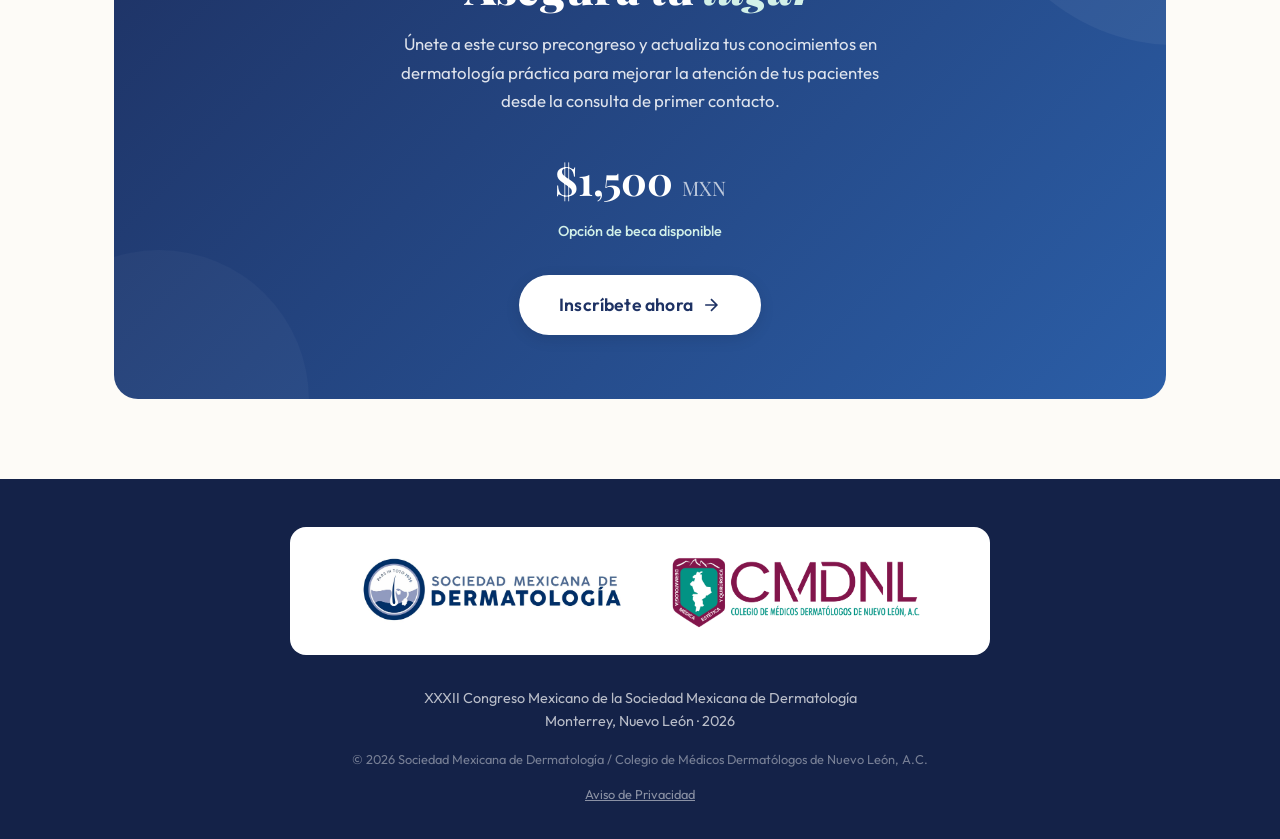
==== commit c0c07bf0: "Fix: complete truncated text in registration section" ====
--- a/index.html
+++ b/index.html
@@ -419,7 +419,7 @@
       <div class="registration__card reveal">
         <h2 class="section-title section-title--white">Asegura tu <span class="accent accent--light">lugar</span></h2>
         <p class="registration__text">
-          Únete a este curso precongreso y actualiza tus conocimientos en dermatología práctica para mejorar
+          Únete a este curso precongreso y actualiza tus conocimientos en dermatología práctica para mejorar la atención de tus pacientes desde la consulta de primer contacto.
         </p>
         <div class="registration__price">
           <span class="registration__amount">$1,500 <small>MXN</small></span>
